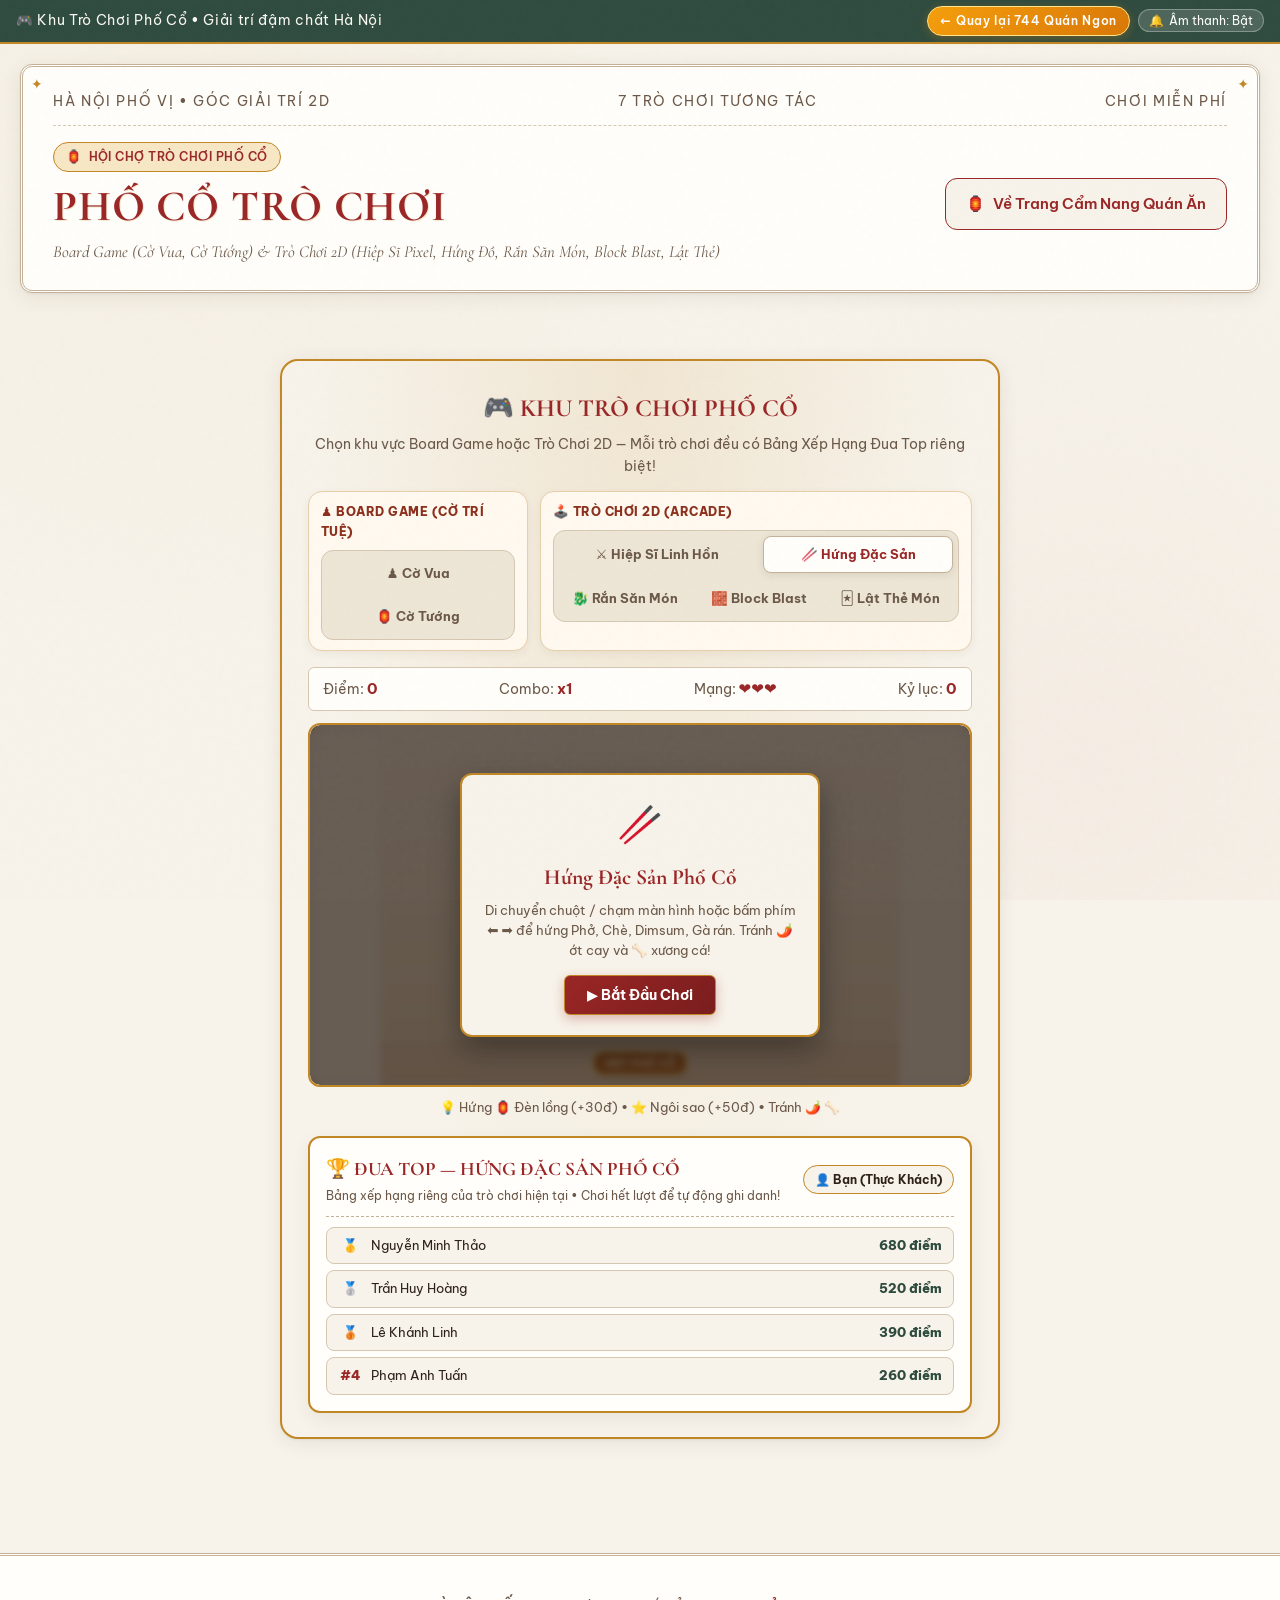
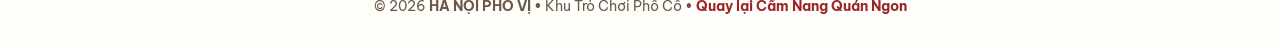
==== vi-ha-thanh/games.html @ c0372c1a "Add files via upload" ====
<!DOCTYPE html>
<html lang="vi">
<head>
  <meta charset="UTF-8" />
  <meta name="viewport" content="width=device-width, initial-scale=1.0" />
  <title>Khu Trò Chơi Phố Cổ - Hà Nội Phố Vị</title>
  <link rel="icon" href="data:image/svg+xml,<svg xmlns='http://www.w3.org/2000/svg' viewBox='0 0 100 100'><text y='.9em' font-size='90'>🎮</text></svg>" />
  <link rel="preconnect" href="https://fonts.googleapis.com" />
  <link rel="preconnect" href="https://fonts.gstatic.com" crossorigin />
  <link href="https://fonts.googleapis.com/css2?family=Be+Vietnam+Pro:ital,wght@0,400;0,500;0,600;0,700;1,400;1,600&family=Cormorant+Garamond:ital,wght@0,600;0,700;1,600;1,700&family=Playfair+Display:ital,wght@0,700;0,900;1,700&display=swap" rel="stylesheet" />
  <link rel="stylesheet" href="styles.css" />
</head>
<body>

  <aside class="top-notice-bar" aria-label="Thanh thông tin">
    <div class="notice-inner">
      <div>
        <span>🎮 Khu Trò Chơi Phố Cổ • Giải trí đậm chất Hà Nội</span>
      </div>
      <div class="top-bar-controls">
        <a href="index.html" class="auth-top-btn auth-top-register" style="text-decoration:none;">
          <span>←</span> <span>Quay lại 744 Quán Ngon</span>
        </a>
        <button id="soundToggleBtn" class="sound-toggle-btn" title="Bật/Tắt hiệu ứng âm thanh">
          <span>🔔</span> <span>Âm thanh: Bật</span>
        </button>
      </div>
    </div>
  </aside>

  <header class="masthead" style="padding-bottom: 14px;">
    <div class="masthead-frame">
      <div class="masthead-top">
        <span>Hà Nội Phố Vị • Góc Giải Trí 2D</span>
        <span>7 Trò Chơi Tương Tác</span>
        <span>Chơi Miễn Phí</span>
      </div>
      <div class="masthead-hero" style="margin-bottom: 0;">
        <div class="title-group">
          <div class="brand-badge"><span>🏮</span> HỘI CHỢ TRÒ CHƠI PHỐ CỔ</div>
          <h1 class="site-title" style="font-size: clamp(1.8rem, 4vw, 2.7rem);">PHỐ CỔ TRÒ CHƠI</h1>
          <p class="site-subtitle">Board Game (Cờ Vua, Cờ Tướng) &amp; Trò Chơi 2D (Hiệp Sĩ Pixel, Hứng Đồ, Rắn Săn Món, Block Blast, Lật Thẻ)</p>
        </div>
        <div class="hero-actions">
          <a href="index.html" class="btn-favorites" style="text-decoration:none;">
            <span>🏮</span> <span>Về Trang Cẩm Nang Quán Ăn</span>
          </a>
        </div>
      </div>
    </div>
  </header>

  <main style="padding-top: 8px; padding-bottom: 36px;">
  <!-- Dedicated Games Section (Khu Trò Chơi Phố Cổ Riêng Biệt) -->
  <section id="gamesSection" class="games-arcade-section" aria-labelledby="gamesModalTitle">
    <div class="games-section-container">
      <div class="games-modal-header">
        <h2 id="gamesModalTitle">🎮 KHU TRÒ CHƠI PHỐ CỔ</h2>
        <p>Chọn khu vực Board Game hoặc Trò Chơi 2D — Mỗi trò chơi đều có Bảng Xếp Hạng Đua Top riêng biệt!</p>
      </div>

      <!-- Categorized Game Selector Tabs -->
      <div class="games-category-groups" role="tablist">
        <div class="games-cat-box">
          <div class="games-cat-title">♟️ BOARD GAME (CỜ TRÍ TUỆ)</div>
          <div class="games-tabs games-tabs-cat">
            <button class="games-tab" data-game="chess" role="tab" aria-selected="false">
              ♟️ Cờ Vua
            </button>
            <button class="games-tab" data-game="xiangqi" role="tab" aria-selected="false">
              🏮 Cờ Tướng
            </button>
          </div>
        </div>
        <div class="games-cat-box">
          <div class="games-cat-title">🕹️ TRÒ CHƠI 2D (ARCADE)</div>
          <div class="games-tabs games-tabs-cat">
            <button class="games-tab" data-game="dungeon" role="tab" aria-selected="false">
              ⚔️ Hiệp Sĩ Linh Hồn
            </button>
            <button class="games-tab active" data-game="catch" role="tab" aria-selected="true">
              🥢 Hứng Đặc Sản
            </button>
            <button class="games-tab" data-game="snake" role="tab" aria-selected="false">
              🐉 Rắn Săn Món
            </button>
            <button class="games-tab" data-game="blockblast" role="tab" aria-selected="false">
              🧱 Block Blast
            </button>
            <button class="games-tab" data-game="memory" role="tab" aria-selected="false">
              🃏 Lật Thẻ Món
            </button>
          </div>
        </div>
      </div>

      <!-- GAME 1: HỨNG ĐẶC SẢN PHỐ CỔ (2D Canvas Catcher) -->
      <div id="gamePanelCatch" class="game-panel active">
        <div class="game-hud">
          <span>Điểm: <strong id="catchScore">0</strong></span>
          <span>Combo: <strong id="catchCombo">x1</strong></span>
          <span>Mạng: <strong id="catchLives">❤️❤️❤️</strong></span>
          <span>Kỷ lục: <strong id="catchBest">0</strong></span>
        </div>

        <div class="game-canvas-wrap">
          <canvas id="catchCanvas" width="520" height="360"></canvas>
          <div id="catchOverlay" class="game-canvas-overlay">
            <div class="game-overlay-box">
              <div class="game-overlay-icon">🥢</div>
              <h3 id="catchOverlayTitle">Hứng Đặc Sản Phố Cổ</h3>
              <p id="catchOverlayDesc">Di chuyển chuột / chạm màn hình hoặc bấm phím ⬅️ ➡️ để hứng Phở, Chè, Dimsum, Gà rán. Tránh 🌶️ ớt cay và 🦴 xương cá!</p>
              <button id="btnStartCatch" class="game-start-btn">▶ Bắt Đầu Chơi</button>
            </div>
          </div>
        </div>

        <div class="game-tip-row">
          <span>💡 Hứng 🏮 Đèn lồng (+30đ) • ⭐ Ngôi sao (+50đ) • Tránh 🌶️ 🦴</span>
        </div>
      </div>

      <!-- GAME 2: LẬT THẺ MÓN NGON (2D Memory Match) -->
      <div id="gamePanelMemory" class="game-panel" hidden>
        <div class="game-hud">
          <span>Số lượt: <strong id="memMoves">0</strong></span>
          <span>Đã ghép: <strong id="memMatches">0/8</strong></span>
          <span>Thời gian: <strong id="memTime">0s</strong></span>
          <span>Kỷ lục: <strong id="memBest">--</strong></span>
        </div>

        <div id="memoryGrid" class="memory-grid">
          <!-- 16 cards generated by JS -->
        </div>

        <div class="game-action-bar">
          <button id="btnRestartMemory" class="game-start-btn">🔄 Xáo Bài Chơi Lại</button>
        </div>
      </div>

      <!-- GAME 3: RẮN SĂN MÓN NGON (2D Retro Snake) -->
      <div id="gamePanelSnake" class="game-panel" hidden>
        <div class="game-hud">
          <span>Điểm: <strong id="snakeScore">0</strong></span>
          <span>Độ dài: <strong id="snakeLength">3</strong></span>
          <span>Kỷ lục: <strong id="snakeBest">0</strong></span>
        </div>

        <div class="game-canvas-wrap">
          <canvas id="snakeCanvas" width="400" height="360"></canvas>
          <div id="snakeOverlay" class="game-canvas-overlay">
            <div class="game-overlay-box">
              <div class="game-overlay-icon">🐉</div>
              <h3 id="snakeOverlayTitle">Rắn Săn Món Ngon 2D</h3>
              <p id="snakeOverlayDesc">Dùng phím mũi tên / WASD hoặc nút điều hướng bên dưới để dẫn chú Rồng ăn thật nhiều món ngon Hà Nội!</p>
              <button id="btnStartSnake" class="game-start-btn">▶ Bắt Đầu Chơi</button>
            </div>
          </div>
        </div>

        <!-- On-screen 2D D-Pad for mouse & mobile -->
        <div class="snake-dpad" aria-label="Điều hướng trò chơi rắn">
          <button type="button" class="dpad-btn dpad-up" data-dir="up" aria-label="Lên">▲</button>
          <div class="dpad-mid">
            <button type="button" class="dpad-btn dpad-left" data-dir="left" aria-label="Trái">◀</button>
            <button type="button" class="dpad-btn dpad-down" data-dir="down" aria-label="Xuống">▼</button>
            <button type="button" class="dpad-btn dpad-right" data-dir="right" aria-label="Phải">▶</button>
          </div>
        </div>
      </div>

      <!-- GAME 4: HIỆP SĨ PIXEL (Soul Knight-inspired 2D Pixel Dungeon Shooter) -->
      <div id="gamePanelDungeon" class="game-panel" hidden>
        <div class="sk-hud">
          <div class="sk-bars">
            <span class="sk-stat sk-hp">❤️ <strong id="skHp">6/6</strong></span>
            <span class="sk-stat sk-shield">🛡️ <strong id="skShield">5/5</strong></span>
            <span class="sk-stat sk-energy">⚡ <strong id="skEnergy">180</strong></span>
            <span class="sk-stat sk-gem-hud" title="Gem tích lũy">
              <svg class="sk-gem-svg" viewBox="0 0 16 16" aria-hidden="true"><circle cx="8" cy="8" r="7" fill="#0c4a6e"/><circle cx="8" cy="8" r="5.8" fill="#38bdf8"/><circle cx="8" cy="8" r="3.6" fill="#0284c7"/><rect x="5" y="4" width="2" height="2" fill="#e0f2fe"/><rect x="4" y="5" width="1" height="2" fill="#ffffff"/></svg>
              <strong id="skHudGem">500</strong>
            </span>
          </div>
          <div class="sk-meta">
            <span>Vùng: <strong id="skBiome">🏰 Đá Cổ</strong></span>
            <span>Tầng: <strong id="skWave">1</strong></span>
            <span>Điểm: <strong id="skScore">0</strong></span>
            <span>Kỷ lục: <strong id="skBest">0</strong></span>
          </div>
        </div>

        <div class="sk-exp-wrap" aria-label="Thanh kinh nghiệm">
          <span class="sk-lvl-badge">Cấp <strong id="skLevel">1</strong></span>
          <div class="sk-exp-track">
            <div class="sk-exp-fill" id="skExpFill" style="width: 0%;"></div>
          </div>
          <span class="sk-exp-text" id="skExpText">0 / 40 EXP</span>
        </div>

        <div id="skLobbyBar" class="sk-lobby-bar">
          <span>🕹️ <strong>Phòng Chờ:</strong> Dùng <strong>WASD / Mũi tên</strong> di chuyển • <strong>F / Space</strong> hoặc <strong>Click</strong> vào Tướng / NPC Độ khó / Bảng Nhiệm Vụ / Cổng ⚔️</span>
          <div class="sk-lobby-badges">
            <span id="skLobbyHeroBadge" class="sk-lb-badge">Tướng: KNIGHT (Lv.1)</span>
            <span id="skLobbyDiffBadge" class="sk-lb-badge">Độ khó: Thường</span>
            <button type="button" id="btnStartDungeon" class="sk-dungeon-gate">⚔️ VÀO HẦM NGỤC</button>
          </div>
        </div>

        <div class="game-canvas-wrap sk-canvas-wrap">
          <canvas id="skCanvas" width="560" height="360"></canvas>
          <div id="skOverlay" class="game-canvas-overlay sk-living-room" hidden>
            <!-- Top Bar: Title, Dungeon Entrance Gate, Gems, Difficulty & Task Board -->
            <div class="sk-lr-topbar">
              <div class="sk-lr-brand">
                <img class="sk-lr-logo" src="https://pages.chillyroom.com/GameOfficialWebsite/strapi-cms/20240118_094858_c5583b3394.png" alt="Soul Knight" />
                <span id="skOverlayTitle">Select a hero</span>
              </div>

              <!-- Dungeon Entrance Gate (Click to Start Game!) -->
              <button id="btnStartDungeonAlt" class="sk-dungeon-gate" title="Bước vào Cổng Hầm Ngục để bắt đầu chiến đấu!">
                <span class="sk-gate-icon">⚔️</span>
                <span class="sk-gate-text">VÀO HẦM NGỤC</span>
              </button>

              <div class="sk-lr-right">
                <span class="sk-gem-pill" title="Gem của bạn (nhặt từ quái & nhiệm vụ)">
                  <svg class="sk-gem-svg" viewBox="0 0 16 16" aria-hidden="true"><circle cx="8" cy="8" r="7" fill="#0c4a6e"/><circle cx="8" cy="8" r="5.8" fill="#38bdf8"/><circle cx="8" cy="8" r="3.6" fill="#0284c7"/><rect x="5" y="4" width="2" height="2" fill="#e0f2fe"/><rect x="4" y="5" width="1" height="2" fill="#ffffff"/></svg>
                  <strong id="skHubGemCount">500</strong>
                </span>
                <select id="skDiffSelect" class="sk-lr-select" title="Chọn độ khó">
                  <option value="normal">Thường</option>
                  <option value="badass">🔥 Badass (Khó)</option>
                </select>
                <button type="button" id="btnOpenSkTasks" class="sk-lr-icon-btn" title="Bảng Nhiệm Vụ & Thử Thách">📜</button>
              </div>
            </div>

            <!-- Living Room Floor with Selectable Heroes -->
            <div class="sk-lr-floor" id="skLivingRoomFloor">
              <div class="sk-lr-props-top">
                <span class="sk-lr-prop" title="Máy Gacha">🎰</span>
                <span class="sk-lr-prop" title="Tủ Lạnh">🧊</span>
                <span class="sk-lr-prop" title="Két Sắt">🗄️</span>
                <span class="sk-lr-pet-sit" title="Mèo Chilly">
                  <img src="https://soulknight.chillyroom.com/_next/static/media/cat.0e4e459f.gif" alt="Chilly" />
                </span>
              </div>

              <div class="sk-lr-heroes" id="skHeroPicker">
                <button type="button" class="sk-lr-hero active" data-hero="knight">
                  <span class="sk-lr-lv-tag" id="skTagKnight">Lv.1</span>
                  <img src="https://soulknight.chillyroom.com/_next/static/media/npc.c9c45064.gif" alt="Knight" />
                  <strong>KNIGHT</strong>
                </button>
                <button type="button" class="sk-lr-hero" data-hero="assassin">
                  <span class="sk-lr-lv-tag" id="skTagAssassin">Lv.1</span>
                  <img src="https://soulknight.chillyroom.com/_next/static/media/npc_left_1.ec8c58a6.png" alt="Assassin" />
                  <strong>ASSASSIN</strong>
                </button>
                <button type="button" class="sk-lr-hero" data-hero="engineer">
                  <span class="sk-lr-lv-tag" id="skTagEngineer">Lv.1</span>
                  <img src="https://soulknight.chillyroom.com/_next/static/media/npc_right_1.77f1de5b.png" alt="Engineer" />
                  <strong>ENGINEER</strong>
                </button>
                <button type="button" class="sk-lr-hero" data-hero="paladin">
                  <span class="sk-lr-lv-tag" id="skTagPaladin">Lv.1</span>
                  <img src="https://soulknight.chillyroom.com/_next/static/media/npc_2.7989b52c.gif" alt="Paladin" />
                  <strong>PALADIN</strong>
                </button>
              </div>

              <div class="sk-lr-hint" id="skOverlayDesc">
                Nhấn vào <strong>Tướng</strong> để xem chỉ số &amp; nâng cấp (Lv.1–10) • Nhấn <strong>🚪 VÀO HẦM NGỤC</strong> phía trên để bắt đầu!
              </div>
            </div>
          </div>

            <!-- Hero Upgrade Panel (Image 2 style) -->
            <div class="sk-upgrade-panel" id="skHeroUpgradeCard" hidden>
              <div class="sk-up-header">
                <button type="button" id="btnSkUpBack" class="sk-up-back">←</button>
                <h3 id="skUpHeroName">KNIGHT</h3>
                <span class="sk-gem-pill">
                  <svg class="sk-gem-svg" viewBox="0 0 16 16" aria-hidden="true"><circle cx="8" cy="8" r="7" fill="#0c4a6e"/><circle cx="8" cy="8" r="5.8" fill="#38bdf8"/><circle cx="8" cy="8" r="3.6" fill="#0284c7"/><rect x="5" y="4" width="2" height="2" fill="#e0f2fe"/><rect x="4" y="5" width="1" height="2" fill="#ffffff"/></svg>
                  <strong id="skUpGemCount">500</strong>
                </span>
              </div>
              <div class="sk-up-body">
                <div class="sk-up-stats">
                  <div class="sk-up-stat-row"><span>❤️ Máu</span><div class="sk-up-bar"><div id="skUpBarHp" style="background:#ef4444;"></div></div><strong id="skUpValHp">6</strong></div>
                  <div class="sk-up-stat-row"><span>🛡️ Giáp</span><div class="sk-up-bar"><div id="skUpBarSh" style="background:#94a3b8;"></div></div><strong id="skUpValSh">5</strong></div>
                  <div class="sk-up-stat-row"><span>⚡ Năng lượng</span><div class="sk-up-bar"><div id="skUpBarEn" style="background:#38bdf8;"></div></div><strong id="skUpValEn">180</strong></div>
                  <div class="sk-up-stat-row"><span>🎯 Chí mạng</span><div class="sk-up-bar"><div id="skUpBarCr" style="background:#facc15;"></div></div><strong id="skUpValCr">5</strong></div>
                </div>
                <div class="sk-up-center">
                  <img id="skUpHeroImg" src="https://soulknight.chillyroom.com/_next/static/media/npc.c9c45064.gif" alt="Hero" />
                  <div class="sk-up-stars" id="skUpStars">★☆☆☆☆☆☆☆☆☆</div>
                  <div class="sk-up-lvl-lbl" id="skUpLvlText">Lv. 1 / 10</div>
                </div>
                <div class="sk-up-skill-box">
                  <div class="sk-up-skill-title" id="skUpSkillName">SONG TRÌ VŨ KHÍ</div>
                  <p id="skUpSkillDesc">Bắn gấp đôi tia đạn trong 4 giây.</p>
                  <div class="sk-up-lv5-buff" id="skUpLv5Buff">🔒 Lv.5 Buff: Mở khóa khi đạt cấp 5</div>
                </div>
              </div>
              <div class="sk-up-actions">
                <button type="button" id="btnSkUpgradeHero" class="sk-up-btn upgrade">⬆️ Nâng Cấp (<span id="skUpCost">100</span> Gem)</button>
                <button type="button" id="btnSkSelectHero" class="sk-up-btn select">✓ Chọn Tướng &amp; Đóng</button>
              </div>
            </div>

            <!-- Task / Challenge Board Panel -->
            <div class="sk-task-panel" id="skTaskPanel" hidden>
              <div class="sk-up-header">
                <button type="button" id="btnSkTaskBack" class="sk-up-back">←</button>
                <h3>📜 BẢNG NHIỆM VỤ &amp; THỬ THÁCH</h3>
                <span></span>
              </div>
              <div class="sk-task-grid">
                <div class="sk-task-col">
                  <h4>⚡ Chọn Thử Thách Hầm Ngục</h4>
                  <label class="sk-chal-opt"><input type="radio" name="skChal" value="none" checked /> <span>Bình thường (Không ràng buộc)</span></label>
                  <label class="sk-chal-opt"><input type="radio" name="skChal" value="no_shield" /> <span>💔 Không Hồi Giáp (+50% Gem)</span></label>
                  <label class="sk-chal-opt"><input type="radio" name="skChal" value="fast_foes" /> <span>⚡ Quái Tăng Tốc (+40% Gem)</span></label>
                  <label class="sk-chal-opt"><input type="radio" name="skChal" value="melee_only" /> <span>⚔️ Chỉ Cận Chiến (+60% Gem)</span></label>
                </div>
                <div class="sk-task-col">
                  <h4>🏆 Nhiệm Vụ Nhận Gem</h4>
                  <div id="skBountiesList" class="sk-bounties-list"></div>
                </div>
              </div>
            </div>

          <!-- Level-Up Buff Selection Overlay (Soul Knight style) -->
          <div id="skLevelUpOverlay" class="game-canvas-overlay sk-levelup-overlay" hidden>
            <div class="sk-levelup-box">
              <div class="sk-levelup-header">
                <span class="sk-levelup-badge">✨ LÊN CẤP <strong id="skNewLevelNum">2</strong> ✨</span>
                <h3>Chọn 1 Kỹ Năng Nâng Cấp</h3>
              </div>
              <div id="skSkillCards" class="sk-skill-cards">
                <!-- 3 upgrade cards rendered dynamically by JS -->
              </div>
            </div>
          </div>
        </div>

        <div class="sk-toolbar">
          <div class="sk-weapons" role="group" aria-label="Chọn vũ khí">
            <button type="button" class="sk-wpn-btn active" data-wpn="0">
              <svg class="sk-wpn-svg" viewBox="0 0 24 14" aria-hidden="true"><rect x="1" y="5" width="4" height="5" fill="#1e293b"/><rect x="5" y="4" width="12" height="5" fill="#ea580c"/><rect x="7" y="1" width="6" height="3" fill="#334155"/><rect x="17" y="5" width="6" height="3" fill="#475569"/><rect x="11" y="9" width="3" height="5" fill="#0f172a"/></svg>
              <span>Súng Máy (1⚡)</span>
            </button>
            <button type="button" class="sk-wpn-btn" data-wpn="1">
              <svg class="sk-wpn-svg" viewBox="0 0 24 14" aria-hidden="true"><rect x="1" y="6" width="14" height="2" fill="#92400e"/><rect x="14" y="4" width="3" height="6" fill="#f59e0b"/><circle cx="19" cy="7" r="4" fill="#38bdf8"/><circle cx="18" cy="6" r="1.4" fill="#e0f2fe"/></svg>
              <span>Gậy Phép (3⚡)</span>
            </button>
            <button type="button" class="sk-wpn-btn" data-wpn="2">
              <svg class="sk-wpn-svg" viewBox="0 0 24 14" aria-hidden="true"><rect x="1" y="5" width="4" height="4" fill="#334155"/><rect x="5" y="2" width="2" height="10" fill="#475569"/><path d="M7 4h12l4 3-4 3H7z" fill="#dc2626"/><rect x="8" y="6" width="10" height="2" fill="#1e293b"/></svg>
              <span>Kiếm Răng Cưa (0⚡)</span>
            </button>
          </div>
          <div class="sk-skills">
            <button type="button" id="btnSkFire" class="sk-act-btn">💥 Bắn</button>
            <button type="button" id="btnSkUlt" class="sk-act-btn sk-ult-btn">🔥 Chiêu (R)</button>
            <button type="button" id="btnSkDash" class="sk-act-btn sk-dash-btn">💨 Lướt (Shift)</button>
          </div>
        </div>

        <div class="sk-active-buffs" id="skActiveBuffs">
          <span class="sk-buff-empty">💎 Nhặt ngọc EXP từ quái để lên cấp &amp; mở khóa 18 kỹ năng nguyên tố &amp; buff đặc biệt! Cứ 10 tầng mở Cánh Cổng sang Vùng Mới!</span>
        </div>
      </div>

      <!-- GAME 5: XẾP KHỐI BLOCK BLAST (8x8 Puzzle) -->
      <div id="gamePanelBlockBlast" class="game-panel" hidden>
        <div class="game-hud">
          <span>Điểm: <strong id="bbScore">0</strong></span>
          <span>Combo: <strong id="bbCombo">x0</strong></span>
          <span>Dòng đã xóa: <strong id="bbLines">0</strong></span>
          <span>Kỷ lục: <strong id="bbBest">0</strong></span>
        </div>

        <div class="bb-stage">
          <div id="bbBoardWrap" class="bb-board-wrap">
            <div id="bbBoard" class="bb-board" aria-label="Bảng xếp khối 8x8"></div>
            <div id="bbOverlay" class="game-canvas-overlay" hidden>
              <div class="game-overlay-box">
                <div class="game-overlay-icon">🧱</div>
                <h3 id="bbOverlayTitle">Hết Nước Đi!</h3>
                <p id="bbOverlayDesc">Điểm của bạn: 0</p>
                <button id="btnRestartBB" class="game-start-btn">🔄 Chơi Lại</button>
              </div>
            </div>
          </div>

          <div class="bb-tray-label">👉 Bấm chọn khối (hoặc kéo thả) rồi đặt vào bảng 8×8 bên trên:</div>
          <div id="bbTray" class="bb-tray" aria-label="Khay 3 khối gạch"></div>
        </div>

        <div class="game-action-bar">
          <button id="btnNewGameBB" class="game-start-btn">🔄 Ván Mới</button>
        </div>
      </div>

      <!-- GAME 6: CỜ VUA (CHESS — Người vs Bot IQ hoặc Người vs Người) -->
      <div id="gamePanelChess" class="game-panel" hidden>
        <div class="board-controls-bar">
          <div class="board-control-group">
            <label for="chessModeSelect">Chế độ:</label>
            <select id="chessModeSelect">
              <option value="bot">🤖 Người vs Bot</option>
              <option value="pvp">👥 Người vs Người (2 người)</option>
            </select>
          </div>
          <div class="board-control-group" id="chessIqWrap">
            <label for="chessIqSelect">IQ Bot:</label>
            <select id="chessIqSelect">
              <option value="70">IQ 70 (Dễ - Tập chơi)</option>
              <option value="100" selected>IQ 100 (Trung bình)</option>
              <option value="130">IQ 130 (Khá thông minh)</option>
              <option value="160">IQ 160 (Cao thủ)</option>
            </select>
          </div>
          <div class="board-control-btns">
            <button type="button" id="btnChessUndo" class="board-mini-btn">↩️ Đi lại</button>
            <button type="button" id="btnChessNew" class="board-mini-btn board-mini-primary">🔄 Ván mới</button>
          </div>
        </div>

        <div id="chessStatus" class="board-status-banner">⬜ Lượt Trắng đi trước</div>

        <div class="chess-board-wrap">
          <div id="chessBoard" class="chess-board" aria-label="Bàn cờ vua 8x8"></div>
        </div>
      </div>

      <!-- GAME 7: CỜ TƯỚNG (XIANGQI — Người vs Bot IQ hoặc Người vs Người) -->
      <div id="gamePanelXiangqi" class="game-panel" hidden>
        <div class="board-controls-bar">
          <div class="board-control-group">
            <label for="xqModeSelect">Chế độ:</label>
            <select id="xqModeSelect">
              <option value="bot">🤖 Người vs Bot</option>
              <option value="pvp">👥 Người vs Người (2 người)</option>
            </select>
          </div>
          <div class="board-control-group" id="xqIqWrap">
            <label for="xqIqSelect">IQ Bot:</label>
            <select id="xqIqSelect">
              <option value="70">IQ 70 (Dễ - Tập chơi)</option>
              <option value="100" selected>IQ 100 (Trung bình)</option>
              <option value="130">IQ 130 (Khá thông minh)</option>
              <option value="160">IQ 160 (Cao thủ)</option>
            </select>
          </div>
          <div class="board-control-btns">
            <button type="button" id="btnXqUndo" class="board-mini-btn">↩️ Đi lại</button>
            <button type="button" id="btnXqNew" class="board-mini-btn board-mini-primary">🔄 Ván mới</button>
          </div>
        </div>

        <div id="xqStatus" class="board-status-banner">🔴 Lượt Quân Đỏ đi trước</div>

        <div class="xq-board-wrap">
          <canvas id="xqCanvas" width="460" height="510"></canvas>
        </div>
      </div>

      <!-- BẢNG XẾP HẠNG ĐUA TOP RIÊNG BIỆT CHO TỪNG TRÒ CHƠI -->
      <div class="game-leaderboard-box" id="gameLeaderboardBox">
        <div class="lb-header">
          <div>
            <h3 id="lbTitle">🏆 ĐUA TOP — HỨNG ĐẶC SẢN PHỐ CỔ</h3>
            <p id="lbSub">Bảng xếp hạng riêng của trò chơi hiện tại • Chơi hết lượt để tự động ghi danh!</p>
          </div>
          <span class="lb-player-pill" id="lbCurrentPlayer">👤 Bạn</span>
        </div>
        <div id="lbList" class="lb-list"></div>
      </div>
    </div>
  </section>

  </main>

  <footer class="vintage-footer">
    <div class="footer-inner">
      <p class="footer-copyright">
        © 2026 <strong>HÀ NỘI PHỐ VỊ</strong> • Khu Trò Chơi Phố Cổ • <a href="index.html" style="color:var(--color-lacquer);font-weight:700;">Quay lại Cẩm Nang Quán Ngon</a>
      </p>
    </div>
  </footer>

  <script src="soulknight_hub.js"></script>
  <script src="games.js"></script>
  <script src="boardgames.js"></script>
</body>
</html>
---- vi-ha-thanh/styles.css ----
/* ==========================================================================
   HÀ NỘI PHỐ VỊ - VỊ HÀ THÀNH (CẨM NANG ẨM THỰC CỔ ĐIỂN HÀ NỘI)
   Thiết kế phong cách Đông Dương / Phố Cổ hoài niệm, ấm áp và gần gũi
   ========================================================================== */

:root {
  --bg-parchment: #F7F3EA;
  --bg-parchment-deep: #EDE6D6;
  --bg-card: #FFFEFA;
  --bg-card-hover: #FFFDF7;
  --border-vintage: #D6C7B2;
  --border-ornate: #C4B198;
  --text-main: #2D2118;
  --text-muted: #6B5848;
  --text-light: #8E7B6C;
  
  /* Bảng màu truyền thống Hà Thành */
  --color-lacquer: #9A2626;      /* Đỏ sơn son */
  --color-lacquer-dark: #7A1D1D;
  --color-gold: #C28725;         /* Vàng hoàng yến / nghệ */
  --color-gold-light: #F7E7C4;
  --color-moss: #2E4B3E;         /* Xanh rêu đầm ấm */
  --color-moss-light: #E4ECE6;
  --color-indigo: #25394B;       /* Xanh mực cửu long */
  
  --shadow-vintage: 0 4px 20px rgba(45, 33, 24, 0.08), 0 1px 3px rgba(45, 33, 24, 0.05);
  --shadow-card: 0 6px 18px rgba(58, 41, 30, 0.07);
  --shadow-hover: 0 12px 28px rgba(58, 41, 30, 0.14);
  
  --radius-sm: 6px;
  --radius-md: 12px;
  --radius-lg: 18px;
  --radius-full: 9999px;
  
  --font-serif: 'Cormorant Garamond', 'Playfair Display', Georgia, serif;
  --font-sans: 'Be Vietnam Pro', system-ui, -apple-system, sans-serif;
}

/* Base Reset & Textures */
*, *::before, *::after {
  box-sizing: border-box;
  margin: 0;
  padding: 0;
}

body {
  font-family: var(--font-sans);
  background-color: var(--bg-parchment);
  color: var(--text-main);
  line-height: 1.6;
  min-height: 100vh;
  position: relative;
  background-image: 
    radial-gradient(circle at 15% 15%, rgba(194, 135, 37, 0.03) 0%, transparent 40%),
    radial-gradient(circle at 85% 85%, rgba(154, 38, 38, 0.03) 0%, transparent 40%);
  background-attachment: fixed;
  overflow-x: hidden;
}

/* Vintage Noise & Borders */
body::before {
  content: "";
  position: fixed;
  inset: 0;
  background-image: url("data:image/svg+xml,%3Csvg viewBox='0 0 200 200' xmlns='http://www.w3.org/2000/svg'%3E%3Cfilter id='noiseFilter'%3E%3CfeTurbulence type='fractalNoise' baseFrequency='0.8' numOctaves='3' stitchTiles='stitch'/%3E%3C/filter%3E%3Crect width='100%25' height='100%25' filter='url(%23noiseFilter)' opacity='0.025'/%3E%3C/svg%3E");
  pointer-events: none;
  z-index: 999;
}

a {
  color: inherit;
  text-decoration: none;
}

button {
  font-family: inherit;
  cursor: pointer;
  border: none;
  background: none;
  outline: none;
  transition: all 0.2s ease;
}

input, select {
  font-family: inherit;
}

/* Ornate Header */
.top-notice-bar {
  background: var(--color-moss);
  color: #FBF9F4;
  padding: 6px 16px;
  font-size: 0.85rem;
  letter-spacing: 0.05em;
  display: flex;
  justify-content: space-between;
  align-items: center;
  border-bottom: 2px solid var(--color-gold);
}

.notice-inner {
  max-width: 1280px;
  margin: 0 auto;
  width: 100%;
  display: flex;
  justify-content: space-between;
  align-items: center;
  flex-wrap: wrap;
  gap: 8px;
}

.sound-toggle-btn {
  background: rgba(255, 255, 255, 0.15);
  color: #FFF;
  border: 1px solid rgba(255, 255, 255, 0.3);
  padding: 3px 10px;
  border-radius: var(--radius-full);
  font-size: 0.75rem;
  display: inline-flex;
  align-items: center;
  gap: 5px;
}
.sound-toggle-btn:hover {
  background: rgba(255, 255, 255, 0.25);
}

.masthead {
  max-width: 1280px;
  margin: 20px auto 10px;
  padding: 0 20px;
}

.masthead-frame {
  border: 3px double var(--border-ornate);
  background: var(--bg-card);
  padding: 24px 30px;
  border-radius: var(--radius-md);
  position: relative;
  box-shadow: var(--shadow-vintage);
}

.masthead-frame::before {
  content: "✦";
  position: absolute;
  top: 6px;
  left: 8px;
  color: var(--color-gold);
  font-size: 14px;
}
.masthead-frame::after {
  content: "✦";
  position: absolute;
  top: 6px;
  right: 8px;
  color: var(--color-gold);
  font-size: 14px;
}

.masthead-top {
  display: flex;
  justify-content: space-between;
  align-items: center;
  border-bottom: 1px dashed var(--border-vintage);
  padding-bottom: 12px;
  margin-bottom: 16px;
  font-size: 0.85rem;
  color: var(--text-muted);
  text-transform: uppercase;
  letter-spacing: 0.12em;
}

.masthead-hero {
  display: flex;
  justify-content: space-between;
  align-items: center;
  gap: 24px;
  flex-wrap: wrap;
}

.title-group {
  flex: 1;
  min-width: 280px;
}

.brand-badge {
  display: inline-flex;
  align-items: center;
  gap: 6px;
  background: var(--color-gold-light);
  color: var(--color-lacquer);
  font-weight: 600;
  font-size: 0.78rem;
  padding: 4px 12px;
  border-radius: var(--radius-full);
  border: 1px solid var(--color-gold);
  margin-bottom: 10px;
  letter-spacing: 0.04em;
}

.site-title {
  font-family: var(--font-serif);
  font-size: 2.85rem;
  font-weight: 700;
  color: var(--color-lacquer);
  line-height: 1.15;
  letter-spacing: 0.02em;
  text-shadow: 1px 1px 0 rgba(194, 135, 37, 0.2);
}

.site-subtitle {
  font-size: 1.05rem;
  color: var(--text-muted);
  margin-top: 8px;
  font-style: italic;
  font-family: var(--font-serif);
}

.hero-actions {
  display: flex;
  gap: 12px;
  align-items: center;
  flex-wrap: wrap;
}

.btn-wheel-hero {
  background: linear-gradient(135deg, var(--color-lacquer), #B83333);
  color: #FFF;
  font-size: 1.05rem;
  font-weight: 600;
  padding: 14px 24px;
  border-radius: var(--radius-md);
  display: inline-flex;
  align-items: center;
  gap: 10px;
  box-shadow: 0 4px 14px rgba(154, 38, 38, 0.35);
  border: 2px solid #F7E7C4;
  position: relative;
  overflow: hidden;
}
.btn-wheel-hero:hover {
  transform: translateY(-2px);
  box-shadow: 0 8px 20px rgba(154, 38, 38, 0.45);
  background: linear-gradient(135deg, #A82C2C, #C73B3B);
}

.btn-favorites {
  background: var(--bg-parchment);
  color: var(--color-lacquer);
  border: 1.5px solid var(--color-lacquer);
  font-weight: 600;
  font-size: 0.95rem;
  padding: 13px 20px;
  border-radius: var(--radius-md);
  display: inline-flex;
  align-items: center;
  gap: 8px;
}
.btn-favorites:hover {
  background: var(--color-gold-light);
}

.favorites-count-badge {
  background: var(--color-lacquer);
  color: #FFF;
  border-radius: var(--radius-full);
  font-size: 0.75rem;
  padding: 2px 7px;
  font-weight: 700;
}

/* Quick Stats Bar */
.stats-banner {
  display: grid;
  grid-template-columns: repeat(auto-fit, minmax(200px, 1fr));
  gap: 12px;
  margin-top: 18px;
  padding-top: 16px;
  border-top: 1px dashed var(--border-vintage);
}

.stat-item {
  display: flex;
  align-items: center;
  gap: 10px;
  font-size: 0.88rem;
  color: var(--text-muted);
}
.stat-icon {
  font-size: 1.35rem;
}
.stat-text strong {
  display: block;
  color: var(--text-main);
  font-size: 0.96rem;
}

/* Main Container */
.main-wrapper {
  max-width: 1280px;
  margin: 16px auto 60px;
  padding: 0 20px;
}

/* Instant Food Lucky Bar (1-click pick) */
.lucky-banner {
  background: linear-gradient(90deg, #F9F3E5, #FFFDF8, #F9F3E5);
  border: 1.5px solid var(--border-ornate);
  border-radius: var(--radius-md);
  padding: 14px 20px;
  display: flex;
  justify-content: space-between;
  align-items: center;
  margin-bottom: 24px;
  box-shadow: 0 2px 8px rgba(0,0,0,0.03);
  flex-wrap: wrap;
  gap: 12px;
}
.lucky-content {
  display: flex;
  align-items: center;
  gap: 12px;
}
.lucky-icon {
  font-size: 1.8rem;
  animation: float 2.5s infinite ease-in-out;
}
@keyframes float {
  0%, 100% { transform: translateY(0); }
  50% { transform: translateY(-4px); }
}
.lucky-text h4 {
  font-family: var(--font-serif);
  font-size: 1.15rem;
  color: var(--color-lacquer);
}
.lucky-text p {
  font-size: 0.85rem;
  color: var(--text-muted);
}
.lucky-actions {
  display: flex;
  gap: 10px;
}
.btn-lucky-fast {
  background: var(--color-gold);
  color: #FFF;
  font-weight: 600;
  font-size: 0.88rem;
  padding: 9px 18px;
  border-radius: var(--radius-full);
  display: inline-flex;
  align-items: center;
  gap: 6px;
  border: 1px solid #B0781D;
}
.btn-lucky-fast:hover {
  background: #B67B1E;
  transform: scale(1.03);
}

/* Filter Section */
.filter-cabinet {
  background: var(--bg-card);
  border: 2px solid var(--border-ornate);
  border-radius: var(--radius-md);
  padding: 24px;
  box-shadow: var(--shadow-card);
  margin-bottom: 24px;
  position: relative;
}

.filter-cabinet::before {
  content: "";
  position: absolute;
  top: 4px; left: 4px; right: 4px; bottom: 4px;
  border: 1px dashed var(--border-vintage);
  pointer-events: none;
  border-radius: calc(var(--radius-md) - 2px);
}

.search-box-row {
  display: flex;
  gap: 12px;
  margin-bottom: 20px;
  position: relative;
  z-index: 1;
}

.search-input-wrapper {
  flex: 1;
  position: relative;
}

.search-icon {
  position: absolute;
  left: 16px;
  top: 50%;
  transform: translateY(-50%);
  color: var(--text-light);
  font-size: 1.1rem;
}

.search-input {
  width: 100%;
  padding: 13px 18px 13px 44px;
  background: var(--bg-parchment);
  border: 1.5px solid var(--border-vintage);
  border-radius: var(--radius-md);
  font-size: 0.95rem;
  color: var(--text-main);
  transition: all 0.2s ease;
}
.search-input:focus {
  border-color: var(--color-lacquer);
  background: #FFF;
  outline: none;
  box-shadow: 0 0 0 3px rgba(154, 38, 38, 0.12);
}

.filter-grid {
  display: grid;
  grid-template-columns: repeat(4, 1fr);
  gap: 16px;
  position: relative;
  z-index: 1;
}

@media (max-width: 992px) {
  .filter-grid {
    grid-template-columns: repeat(2, 1fr);
  }
}
@media (max-width: 580px) {
  .filter-grid {
    grid-template-columns: 1fr;
  }
}

.filter-column label {
  display: flex;
  align-items: center;
  gap: 6px;
  font-size: 0.85rem;
  font-weight: 700;
  text-transform: uppercase;
  letter-spacing: 0.05em;
  color: var(--color-lacquer);
  margin-bottom: 8px;
}

.custom-select {
  width: 100%;
  padding: 10px 14px;
  background: var(--bg-parchment);
  border: 1.5px solid var(--border-vintage);
  border-radius: var(--radius-sm);
  color: var(--text-main);
  font-size: 0.9rem;
  font-weight: 500;
  cursor: pointer;
  appearance: auto;
  transition: all 0.2s ease;
}
.custom-select:focus {
  border-color: var(--color-gold);
  background: #FFF;
  outline: none;
}

/* Quick Filter Pills Row */
.filter-pills-row {
  display: flex;
  align-items: center;
  justify-content: space-between;
  gap: 12px;
  margin-top: 18px;
  padding-top: 16px;
  border-top: 1px solid var(--border-vintage);
  position: relative;
  z-index: 1;
  flex-wrap: wrap;
}

.quick-pills {
  display: flex;
  gap: 8px;
  flex-wrap: wrap;
}

.pill-btn {
  background: var(--bg-parchment);
  border: 1px solid var(--border-vintage);
  color: var(--text-muted);
  font-size: 0.82rem;
  font-weight: 500;
  padding: 6px 14px;
  border-radius: var(--radius-full);
  display: inline-flex;
  align-items: center;
  gap: 5px;
}
.pill-btn:hover {
  background: var(--bg-parchment-deep);
  color: var(--text-main);
}
.pill-btn.active {
  background: var(--color-lacquer);
  color: #FFF;
  border-color: var(--color-lacquer);
}

.btn-reset-filters {
  font-size: 0.85rem;
  color: var(--color-lacquer);
  text-decoration: underline;
  font-weight: 600;
  padding: 6px 10px;
}
.btn-reset-filters:hover {
  color: var(--color-lacquer-dark);
}

/* Active Chips & Result Counter */
.results-header {
  display: flex;
  justify-content: space-between;
  align-items: center;
  margin-bottom: 20px;
  flex-wrap: wrap;
  gap: 12px;
}

.results-count {
  font-family: var(--font-serif);
  font-size: 1.45rem;
  font-weight: 700;
  color: var(--text-main);
}
.results-count span {
  color: var(--color-lacquer);
}

.sort-select-wrapper {
  display: flex;
  align-items: center;
  gap: 8px;
  font-size: 0.88rem;
  color: var(--text-muted);
}
.sort-select {
  padding: 7px 12px;
  border: 1px solid var(--border-vintage);
  background: var(--bg-card);
  border-radius: var(--radius-sm);
  color: var(--text-main);
  font-size: 0.88rem;
  cursor: pointer;
}

/* Restaurant Cards Grid */
.restaurants-grid {
  display: grid;
  grid-template-columns: repeat(auto-fill, minmax(360px, 1fr));
  gap: 24px;
}

@media (max-width: 480px) {
  .restaurants-grid {
    grid-template-columns: 1fr;
  }
}

.restaurant-card {
  background: var(--bg-card);
  border: 1.5px solid var(--border-vintage);
  border-radius: var(--radius-md);
  overflow: hidden;
  box-shadow: var(--shadow-card);
  display: flex;
  flex-direction: column;
  transition: all 0.28s ease;
  position: relative;
}

.restaurant-card:hover {
  transform: translateY(-4px);
  border-color: var(--color-gold);
  box-shadow: var(--shadow-hover);
}

.card-media {
  position: relative;
  width: 100%;
  height: 210px;
  overflow: hidden;
  background: #E8E2D5;
}

.card-image {
  width: 100%;
  height: 100%;
  object-fit: cover;
  transition: transform 0.5s ease;
}

.restaurant-card:hover .card-image {
  transform: scale(1.05);
}

.card-badges-top {
  position: absolute;
  top: 12px;
  left: 12px;
  display: flex;
  flex-direction: column;
  gap: 6px;
  z-index: 2;
}

.badge-tag {
  background: rgba(45, 33, 24, 0.88);
  color: #FFF;
  backdrop-filter: blur(4px);
  font-size: 0.72rem;
  font-weight: 600;
  padding: 3px 9px;
  border-radius: var(--radius-full);
  display: inline-flex;
  align-items: center;
  gap: 4px;
  letter-spacing: 0.03em;
  border: 1px solid rgba(255, 255, 255, 0.2);
}

.badge-tag.michelin {
  background: #B31E1E;
  color: #FFF;
  border-color: #F7D488;
}

.badge-tag.rating {
  background: rgba(194, 135, 37, 0.95);
  color: #FFF;
}

.btn-card-fav {
  position: absolute;
  top: 12px;
  right: 12px;
  background: rgba(255, 255, 255, 0.92);
  width: 36px;
  height: 36px;
  border-radius: 50%;
  display: flex;
  align-items: center;
  justify-content: center;
  color: var(--text-light);
  font-size: 1.15rem;
  box-shadow: 0 3px 8px rgba(0,0,0,0.15);
  z-index: 2;
  transition: all 0.2s ease;
}
.btn-card-fav:hover {
  transform: scale(1.12);
  color: var(--color-lacquer);
  background: #FFF;
}
.btn-card-fav.favorited {
  color: var(--color-lacquer);
  background: #FFF;
}

.card-body {
  padding: 18px 20px;
  display: flex;
  flex-direction: column;
  flex: 1;
}

.card-header-meta {
  display: flex;
  justify-content: space-between;
  align-items: center;
  font-size: 0.78rem;
  color: var(--color-moss);
  font-weight: 600;
  text-transform: uppercase;
  letter-spacing: 0.05em;
  margin-bottom: 6px;
}

.card-title {
  font-family: var(--font-serif);
  font-size: 1.45rem;
  font-weight: 700;
  color: var(--text-main);
  line-height: 1.25;
  margin-bottom: 6px;
}

.card-subname {
  font-size: 0.88rem;
  color: var(--text-muted);
  line-height: 1.45;
  margin-bottom: 8px;
}

.card-subname.clamped {
  display: -webkit-box;
  -webkit-line-clamp: 2;
  -webkit-box-orient: vertical;
  overflow: hidden;
}

/* Khối xem mô tả chi tiết mở rộng ngay trên thẻ quán */
.card-desc-full {
  display: none;
  background: var(--bg-parchment);
  border: 1px dashed var(--border-vintage);
  border-left: 3px solid var(--color-lacquer);
  padding: 10px 12px;
  border-radius: var(--radius-sm);
  font-size: 0.84rem;
  color: var(--text-main);
  line-height: 1.55;
  margin-bottom: 12px;
  animation: fadeInPop 0.25s ease;
}

.card-desc-full.show {
  display: block;
}

.btn-toggle-desc {
  background: none;
  border: none;
  color: var(--color-lacquer);
  font-size: 0.8rem;
  font-weight: 600;
  display: inline-flex;
  align-items: center;
  gap: 4px;
  margin-bottom: 10px;
  cursor: pointer;
  padding: 3px 0;
  transition: all 0.2s ease;
}

.btn-toggle-desc:hover {
  color: var(--color-lacquer-dark);
  text-decoration: underline;
}

/* Signature Dishes Pills */
.dishes-preview {
  display: flex;
  flex-wrap: wrap;
  gap: 5px;
  margin-bottom: 14px;
}

.dish-chip {
  background: var(--bg-parchment);
  border: 1px solid var(--border-vintage);
  color: var(--text-main);
  font-size: 0.76rem;
  font-weight: 500;
  padding: 3px 8px;
  border-radius: var(--radius-sm);
}

/* Card Details List */
.card-info-rows {
  margin-top: auto;
  border-top: 1px dashed var(--border-vintage);
  padding-top: 12px;
  display: flex;
  flex-direction: column;
  gap: 7px;
  font-size: 0.84rem;
  color: var(--text-muted);
}

.info-row {
  display: flex;
  align-items: center;
  gap: 8px;
}
.info-row svg, .info-row .row-icon {
  flex-shrink: 0;
  font-size: 0.95rem;
}
.info-row strong {
  color: var(--text-main);
}

.price-text {
  color: var(--color-lacquer);
  font-weight: 700;
}

/* Card Footer Actions */
.card-actions {
  display: grid;
  grid-template-columns: 1fr 1fr;
  gap: 10px;
  margin-top: 16px;
}

.btn-card-details {
  background: var(--bg-parchment);
  color: var(--text-main);
  border: 1px solid var(--border-vintage);
  padding: 9px 12px;
  border-radius: var(--radius-sm);
  font-size: 0.85rem;
  font-weight: 600;
  text-align: center;
  display: flex;
  align-items: center;
  justify-content: center;
  gap: 6px;
}
.btn-card-details:hover {
  background: var(--color-gold-light);
  border-color: var(--color-gold);
}

.btn-card-maps {
  background: var(--color-lacquer);
  color: #FFF;
  border: 1px solid var(--color-lacquer-dark);
  padding: 9px 12px;
  border-radius: var(--radius-sm);
  font-size: 0.85rem;
  font-weight: 600;
  text-align: center;
  display: flex;
  align-items: center;
  justify-content: center;
  gap: 6px;
}
.btn-card-maps:hover {
  background: var(--color-lacquer-dark);
}

/* Empty State */
.empty-state {
  text-align: center;
  padding: 60px 20px;
  background: var(--bg-card);
  border: 2px dashed var(--border-vintage);
  border-radius: var(--radius-md);
  grid-column: 1 / -1;
}
.empty-state-icon {
  font-size: 3.5rem;
  margin-bottom: 12px;
}
.empty-state h3 {
  font-family: var(--font-serif);
  font-size: 1.6rem;
  color: var(--color-lacquer);
  margin-bottom: 8px;
}
.empty-state p {
  color: var(--text-muted);
  max-width: 480px;
  margin: 0 auto 16px;
}

/* ==========================================================================
   INTERACTIVE LUCKY WHEEL MODAL
   ========================================================================== */
.modal-overlay {
  position: fixed;
  inset: 0;
  background: rgba(30, 20, 14, 0.75);
  backdrop-filter: blur(5px);
  display: flex;
  align-items: center;
  justify-content: center;
  padding: 20px;
  z-index: 10000;
  opacity: 0;
  visibility: hidden;
  transition: all 0.3s ease;
}

.modal-overlay.open {
  opacity: 1;
  visibility: visible;
}

.modal-container {
  background: var(--bg-card);
  border: 3px double var(--border-ornate);
  border-radius: var(--radius-lg);
  max-width: 680px;
  width: 100%;
  max-height: 92vh;
  overflow-y: auto;
  position: relative;
  box-shadow: 0 20px 50px rgba(0,0,0,0.3);
  transform: translateY(20px) scale(0.96);
  transition: all 0.3s cubic-bezier(0.34, 1.56, 0.64, 1);
  padding: 30px;
}

.modal-overlay.open .modal-container {
  transform: translateY(0) scale(1);
}

.modal-close-btn {
  position: absolute;
  top: 16px;
  right: 18px;
  font-size: 1.6rem;
  color: var(--text-main);
  width: 40px;
  height: 40px;
  border-radius: 50%;
  display: flex;
  align-items: center;
  justify-content: center;
  background: rgba(255, 255, 255, 0.92);
  backdrop-filter: blur(6px);
  border: 1.5px solid var(--border-ornate);
  box-shadow: 0 4px 12px rgba(0,0,0,0.2);
  z-index: 50;
  transition: all 0.2s ease;
}
.modal-close-btn:hover {
  background: var(--color-lacquer);
  color: #FFF;
  transform: scale(1.08);
}

/* === CLAW MACHINE MODAL & ARCADE CABINET === */
.claw-modal-container {
  max-width: 540px;
}

.claw-modal-header {
  text-align: center;
  margin-bottom: 16px;
}
.claw-modal-header h2 {
  font-family: var(--font-serif);
  font-size: 2rem;
  color: var(--color-lacquer);
  margin-bottom: 4px;
}
.claw-modal-header p {
  font-size: 0.92rem;
  color: var(--text-muted);
}

/* Stage */
.claw-stage {
  display: flex;
  flex-direction: column;
  align-items: center;
  position: relative;
  margin: 6px 0 20px;
}

/* Cabinet Outer */
.claw-cabinet {
  position: relative;
  width: 100%;
  max-width: 480px;
  border: 4px double var(--color-gold);
  border-radius: var(--radius-md);
  background: linear-gradient(180deg, #2D1A12 0%, #3D2218 50%, #20110A 100%);
  box-shadow: 0 16px 45px rgba(0, 0, 0, 0.5), inset 0 2px 25px rgba(0, 0, 0, 0.4);
  overflow: hidden;
}

/* Marquee Sign */
.claw-marquee {
  background: linear-gradient(90deg, #6B1717 0%, #9E2626 50%, #6B1717 100%);
  border-bottom: 2px solid var(--color-gold);
  padding: 8px 12px;
  display: flex;
  align-items: center;
  justify-content: center;
  gap: 12px;
  box-shadow: inset 0 2px 8px rgba(0,0,0,0.4);
}
.marquee-title {
  font-family: var(--font-serif);
  font-size: 0.95rem;
  font-weight: 700;
  color: #FFF2D1;
  letter-spacing: 0.12em;
  text-shadow: 0 1px 4px rgba(0, 0, 0, 0.6);
  text-transform: uppercase;
}
.marquee-bulb {
  color: var(--color-gold);
  font-size: 0.85rem;
  animation: bulbTwinkle 1.4s infinite alternate;
}
@keyframes bulbTwinkle {
  0% { opacity: 0.35; transform: scale(0.9); }
  100% { opacity: 1; transform: scale(1.15); filter: drop-shadow(0 0 6px #FFE79A); }
}

/* Viewport (Glass Window) */
.claw-viewport {
  position: relative;
  width: 100%;
  height: 400px;
  overflow: hidden;
  background: radial-gradient(circle at 50% 20%, #2A3645 0%, #151D26 60%, #0A0F15 100%);
  box-shadow: inset 0 0 50px rgba(0, 0, 0, 0.75);
  border-top: 2px inset rgba(255, 255, 255, 0.08);
}

/* Chrome Corner Posts */
.claw-viewport::before,
.claw-viewport::after {
  content: '';
  position: absolute;
  top: 0;
  bottom: 0;
  width: 12px;
  background: linear-gradient(90deg, #9FA5AB 0%, #E6EAEF 35%, #FFFFFF 50%, #9FA5AB 100%);
  box-shadow: 0 0 10px rgba(0, 0, 0, 0.6);
  z-index: 10;
  pointer-events: none;
}
.claw-viewport::before { left: 0; }
.claw-viewport::after { right: 0; }

/* Diagonal Glass Glare */
.claw-glass-glare {
  position: absolute;
  top: 0;
  left: 0;
  right: 0;
  bottom: 0;
  background: linear-gradient(125deg, 
    rgba(255, 255, 255, 0.14) 0%, 
    rgba(255, 255, 255, 0.03) 30%, 
    transparent 55%
  );
  pointer-events: none;
  z-index: 8;
}

/* Top Crane Rail */
.claw-rail {
  position: absolute;
  top: 14px;
  left: 20px;
  right: 20px;
  height: 8px;
  background: linear-gradient(180deg, #A89988 0%, #52473D 100%);
  border-radius: 4px;
  box-shadow: 0 2px 6px rgba(0, 0, 0, 0.6);
  z-index: 5;
}

/* Crane Carriage */
.claw-carriage {
  position: absolute;
  top: -4px;
  left: 50%;
  transform: translateX(-50%);
  width: 44px;
  will-change: left;
  z-index: 6;
}
.claw-trolley {
  width: 38px;
  height: 14px;
  margin: 0 auto;
  background: linear-gradient(180deg, #E6B864 0%, #8C5A14 100%);
  border: 1px solid #FFE494;
  border-radius: 3px;
  box-shadow: 0 2px 5px rgba(0, 0, 0, 0.6);
}

/* Mechanical Cable / Rope */
.claw-rope {
  width: 2px;
  height: 30px;
  background: linear-gradient(90deg, #EBE1CF 0%, #968972 100%);
  margin: 0 auto;
  box-shadow: 0 0 3px rgba(0, 0, 0, 0.6);
  will-change: height;
}

/* Claw Head Assembly */
.claw-head {
  position: relative;
  width: 48px;
  height: 38px;
  margin: 0 auto;
}
.claw-hub {
  width: 22px;
  height: 22px;
  background: radial-gradient(circle at 35% 35%, #FFF0AA 0%, #C28725 60%, #6E490D 100%);
  border: 1px solid #FFE699;
  border-radius: 50%;
  margin: 0 auto;
  box-shadow: 0 3px 8px rgba(0, 0, 0, 0.6);
}

/* Claw Prongs (Fingers) */
.claw-prong {
  position: absolute;
  background: linear-gradient(180deg, #E6B864 0%, #C28725 50%, #7A5314 100%);
  border-radius: 2px;
  box-shadow: 0 2px 4px rgba(0, 0, 0, 0.4);
  transform-origin: top center;
  transition: transform 0.25s cubic-bezier(0.34, 1.56, 0.64, 1);
}
.claw-prong-left {
  top: 14px;
  left: 8px;
  width: 5px;
  height: 25px;
  border-radius: 2px 2px 5px 1px;
  transform: rotate(-24deg);
}
.claw-prong-center {
  top: 16px;
  left: 21px;
  width: 5px;
  height: 27px;
  border-radius: 2px;
}
.claw-prong-right {
  top: 14px;
  right: 8px;
  width: 5px;
  height: 25px;
  border-radius: 2px 2px 1px 5px;
  transform: rotate(24deg);
}

/* Claw open/close state classes */
.claw-head.open .claw-prong-left { transform: rotate(-44deg); }
.claw-head.open .claw-prong-right { transform: rotate(44deg); }

.claw-head.grabbing .claw-prong-left { transform: rotate(10deg); }
.claw-head.grabbing .claw-prong-right { transform: rotate(-10deg); }

/* Grabbed Capsule */
.claw-grabbed-item {
  position: absolute;
  top: 18px;
  left: 50%;
  transform: translateX(-50%) scale(0);
  width: 38px;
  height: 38px;
  border-radius: 50%;
  overflow: hidden;
  display: flex;
  flex-direction: column;
  box-shadow: 0 0 20px rgba(255, 215, 0, 0.9), 0 4px 10px rgba(0, 0, 0, 0.6);
  border: 2px solid #FFF;
  opacity: 0;
  transition: transform 0.2s cubic-bezier(0.175, 0.885, 0.32, 1.275), opacity 0.2s;
  z-index: 7;
}
.claw-grabbed-item.show {
  transform: translateX(-50%) scale(1);
  opacity: 1;
}

/* Chute (Bottom Left) */
.claw-chute {
  position: absolute;
  bottom: 0;
  left: 8px;
  width: 76px;
  height: 72px;
  background: linear-gradient(135deg, #242E3D 0%, #10151C 100%);
  border: 3px solid var(--color-gold);
  border-bottom: none;
  border-radius: 8px 8px 0 0;
  z-index: 4;
  display: flex;
  align-items: center;
  justify-content: center;
  box-shadow: inset 0 8px 16px rgba(0,0,0,0.85), 0 0 12px rgba(194,135,37,0.3);
}
.claw-chute-opening {
  text-align: center;
  display: flex;
  flex-direction: column;
  align-items: center;
  gap: 2px;
}
.chute-label {
  font-size: 0.65rem;
  font-weight: 800;
  color: var(--color-gold-light);
  letter-spacing: 0.06em;
}
.chute-arrow {
  font-size: 0.8rem;
  color: #FFF;
  animation: chuteBounce 0.9s infinite alternate;
}
@keyframes chuteBounce {
  0% { transform: translateY(0); opacity: 0.6; }
  100% { transform: translateY(4px); opacity: 1; }
}

/* Target Status Display (Top Right) */
.claw-target-display {
  position: absolute;
  top: 14px;
  right: 14px;
  background: rgba(13, 18, 25, 0.75);
  border: 1px solid rgba(194, 135, 37, 0.4);
  padding: 3px 10px;
  border-radius: 4px;
  font-size: 0.76rem;
  color: var(--color-gold-light);
  font-family: var(--font-sans);
  pointer-events: none;
  z-index: 5;
}

/* Prize Pit (Jumbled 3D Capsule Pile) */
.claw-prize-pit {
  position: absolute;
  bottom: 0;
  left: 0;
  right: 0;
  height: 275px;
  overflow: visible;
  pointer-events: auto;
  z-index: 3;
}

/* 3D Egg-shaped Gachapon Capsule */
.prize-capsule {
  position: absolute;
  width: 48px;
  height: 58px;
  border-radius: 50% 50% 45% 45% / 55% 55% 45% 45%;
  overflow: hidden;
  display: flex;
  flex-direction: column;
  box-shadow: 0 10px 22px rgba(0, 0, 0, 0.65), inset 0 2px 4px rgba(255, 255, 255, 0.8);
  border: 1.5px solid rgba(255, 255, 255, 0.6);
  cursor: pointer;
  user-select: none;
  transition: transform 0.25s cubic-bezier(0.34, 1.56, 0.64, 1), box-shadow 0.25s, opacity 0.35s;
}

/* Clear Acrylic Top Dome with realistic reflections */
.capsule-dome {
  height: 56%;
  width: 100%;
  position: relative;
  background: linear-gradient(140deg, 
    rgba(255, 255, 255, 0.72) 0%, 
    rgba(255, 255, 255, 0.18) 45%, 
    rgba(0, 0, 0, 0.22) 100%
  );
  display: flex;
  align-items: center;
  justify-content: center;
  overflow: hidden;
}
.capsule-mystery-toy {
  font-size: 0.95rem;
  line-height: 1;
  opacity: 0.88;
  filter: drop-shadow(0 2px 3px rgba(0, 0, 0, 0.5));
  pointer-events: none;
  animation: toyFloat 2.2s infinite alternate ease-in-out;
}
@keyframes toyFloat {
  0% { transform: translateY(-1px) scale(0.96); }
  100% { transform: translateY(1.5px) scale(1.04); }
}

.capsule-shine {
  position: absolute;
  top: 4px;
  left: 7px;
  width: 15px;
  height: 8px;
  background: rgba(255, 255, 255, 0.92);
  border-radius: 50%;
  transform: rotate(-30deg);
  pointer-events: none;
  filter: blur(0.3px);
}

/* Raised Metallic Dividing Seam */
.capsule-seam {
  height: 3px;
  width: 100%;
  background: linear-gradient(90deg, #FFFFFF 0%, #E8E8E8 40%, #777777 100%);
  box-shadow: 0 1px 2px rgba(0,0,0,0.4);
  z-index: 2;
}

/* Vibrant 3D Plastic Bottom Cup */
.capsule-cup {
  height: 44%;
  width: 100%;
  box-shadow: inset 0 -6px 10px rgba(0, 0, 0, 0.55), inset 0 2px 4px rgba(255, 255, 255, 0.4);
}

/* Hover effect */
.prize-capsule:hover {
  filter: brightness(1.15) drop-shadow(0 0 14px rgba(255, 215, 0, 0.8));
  z-index: 30 !important;
}

/* Target Locked on Capsule */
.prize-capsule.locked-target {
  filter: brightness(1.25) drop-shadow(0 0 20px #FFD700) drop-shadow(0 0 35px rgba(255, 215, 0, 0.9));
  animation: targetPulse 0.4s ease infinite alternate;
  z-index: 35 !important;
}
@keyframes targetPulse {
  0% { transform: scale(1.1) rotate(var(--rot, 0deg)); }
  100% { transform: scale(1.22) rotate(var(--rot, 0deg)); }
}

.prize-capsule.grabbed-fade {
  opacity: 0;
  transform: scale(0.3) translateY(-40px) !important;
}

.prize-capsule.capsule-enter {
  animation: capsuleTumbleIn 0.45s cubic-bezier(0.175, 0.885, 0.32, 1.275) both;
}
@keyframes capsuleTumbleIn {
  0% { opacity: 0; transform: translateY(-50px) scale(0.4) rotate(0deg); }
  100% { opacity: 1; transform: translateY(0) scale(1) rotate(var(--rot, 0deg)); }
}

/* Whole pile jiggle effect when claw hits */
@keyframes pileJiggle {
  0%, 100% { transform: translateY(0); }
  25% { transform: translateY(2px) rotate(0.4deg); }
  75% { transform: translateY(-2px) rotate(-0.4deg); }
}
.claw-prize-pit.jiggle {
  animation: pileJiggle 0.4s ease;
}

/* Multi-color Themes for Capsule Bottom Cups (matching user's photo) */
.capsule-pink .capsule-cup {
  background: linear-gradient(135deg, #FF6090 0%, #E91E63 60%, #880E4F 100%);
}
.capsule-lime .capsule-cup {
  background: linear-gradient(135deg, #CCFF00 0%, #76FF03 50%, #1B5E20 100%);
}
.capsule-yellow .capsule-cup {
  background: linear-gradient(135deg, #FFF59D 0%, #FDD835 60%, #F57F17 100%);
}
.capsule-cyan .capsule-cup {
  background: linear-gradient(135deg, #80D8FF 0%, #00B0FF 60%, #01579B 100%);
}
.capsule-orange .capsule-cup {
  background: linear-gradient(135deg, #FFD180 0%, #FF6D00 60%, #D84315 100%);
}
.capsule-red .capsule-cup {
  background: linear-gradient(135deg, #FF8A80 0%, #D50000 60%, #5B0000 100%);
}
.capsule-purple .capsule-cup {
  background: linear-gradient(135deg, #EA80FC 0%, #AA00FF 60%, #4A148C 100%);
}
.capsule-poke .capsule-cup {
  background: linear-gradient(135deg, #FFFFFF 0%, #E0E0E0 60%, #757575 100%);
}
.capsule-green .capsule-cup {
  background: linear-gradient(135deg, #69F0AE 0%, #00C853 60%, #004D40 100%);
}

/* Grabbed Item Cup color matching */
#grabbedItemCup.capsule-pink { background: linear-gradient(135deg, #FF6090 0%, #E91E63 60%, #880E4F 100%); }
#grabbedItemCup.capsule-lime { background: linear-gradient(135deg, #CCFF00 0%, #76FF03 50%, #1B5E20 100%); }
#grabbedItemCup.capsule-yellow { background: linear-gradient(135deg, #FFF59D 0%, #FDD835 60%, #F57F17 100%); }
#grabbedItemCup.capsule-cyan { background: linear-gradient(135deg, #80D8FF 0%, #00B0FF 60%, #01579B 100%); }
#grabbedItemCup.capsule-orange { background: linear-gradient(135deg, #FFD180 0%, #FF6D00 60%, #D84315 100%); }
#grabbedItemCup.capsule-red { background: linear-gradient(135deg, #FF8A80 0%, #D50000 60%, #5B0000 100%); }
#grabbedItemCup.capsule-purple { background: linear-gradient(135deg, #EA80FC 0%, #AA00FF 60%, #4A148C 100%); }
#grabbedItemCup.capsule-poke { background: linear-gradient(135deg, #FFFFFF 0%, #E0E0E0 60%, #757575 100%); }
#grabbedItemCup.capsule-green { background: linear-gradient(135deg, #69F0AE 0%, #00C853 60%, #004D40 100%); }

/* Control Deck (Arcade Panel) */
.claw-control-deck {
  background: linear-gradient(180deg, #4A2B1D 0%, #2A170E 100%);
  padding: 14px 20px;
  border-top: 3px solid var(--color-gold);
  display: flex;
  align-items: center;
  justify-content: space-between;
  gap: 16px;
  position: relative;
}

/* Joystick */
.deck-joystick-wrap {
  display: flex;
  flex-direction: column;
  align-items: center;
  gap: 4px;
}
.joystick-base {
  width: 44px;
  height: 44px;
  background: radial-gradient(circle, #333 0%, #111 80%);
  border: 2px solid var(--color-gold);
  border-radius: 50%;
  position: relative;
  box-shadow: inset 0 2px 6px rgba(0,0,0,0.8), 0 2px 4px rgba(0,0,0,0.4);
}
.joystick-stick {
  position: absolute;
  bottom: 50%;
  left: 50%;
  width: 6px;
  height: 24px;
  background: linear-gradient(90deg, #E0E0E0, #888);
  transform-origin: bottom center;
  transform: translateX(-50%) rotate(0deg);
  transition: transform 0.12s ease;
}
.joystick-knob {
  position: absolute;
  top: -12px;
  left: 50%;
  transform: translateX(-50%);
  width: 20px;
  height: 20px;
  background: radial-gradient(circle at 35% 35%, #FF7070 0%, #B81E1E 70%, #520505 100%);
  border-radius: 50%;
  box-shadow: 0 2px 5px rgba(0,0,0,0.6);
  border: 1px solid #FFA8A8;
}
.deck-label {
  font-size: 0.65rem;
  color: var(--color-gold);
  font-weight: 700;
  letter-spacing: 0.05em;
}

/* Big Drop Button */
.deck-actions {
  flex: 1;
  display: flex;
  justify-content: center;
}
.btn-drop-claw {
  width: 100%;
  max-width: 260px;
  background: linear-gradient(180deg, #E03E3E 0%, #A82222 55%, #731313 100%);
  color: #FFF;
  font-family: var(--font-serif);
  font-size: 1.15rem;
  font-weight: 800;
  padding: 13px 20px;
  border-radius: 30px;
  border: 2px solid #FFE294;
  box-shadow: 0 6px 0 #4A0B0B, 0 10px 22px rgba(0, 0, 0, 0.45), inset 0 2px 4px rgba(255, 255, 255, 0.4);
  cursor: pointer;
  display: flex;
  align-items: center;
  justify-content: center;
  gap: 10px;
  letter-spacing: 0.04em;
  text-shadow: 0 2px 4px rgba(0, 0, 0, 0.6);
  transition: all 0.1s ease;
}
.btn-drop-claw:hover:not(:disabled) {
  transform: translateY(-2px);
  box-shadow: 0 8px 0 #4A0B0B, 0 12px 25px rgba(168, 34, 34, 0.5);
  background: linear-gradient(180deg, #F04848 0%, #B82828 55%, #801616 100%);
}
.btn-drop-claw:active:not(:disabled) {
  transform: translateY(4px);
  box-shadow: 0 2px 0 #4A0B0B, 0 4px 10px rgba(0, 0, 0, 0.4);
}
.btn-drop-claw:disabled {
  opacity: 0.65;
  cursor: not-allowed;
  transform: none;
  box-shadow: 0 4px 0 #4A0B0B;
}

/* Coin Slot */
.deck-coin-slot {
  display: flex;
  flex-direction: column;
  align-items: center;
  gap: 4px;
}
.coin-slot-hole {
  width: 14px;
  height: 32px;
  background: #111;
  border: 2px solid var(--color-gold);
  border-radius: 4px;
  box-shadow: inset 0 2px 5px rgba(0,0,0,0.9);
}
.coin-label {
  font-size: 0.62rem;
  color: var(--color-gold-light);
  font-weight: 700;
  white-space: nowrap;
}

/* Stats Bar */
.claw-stats-bar {
  display: flex;
  justify-content: center;
  gap: 20px;
  margin-top: 10px;
  font-size: 0.85rem;
  color: var(--text-muted);
}
.claw-stats-bar strong {
  color: var(--color-lacquer);
}

/* Source Toggle */
.claw-source-toggle {
  font-size: 0.86rem;
  color: var(--text-muted);
  display: flex;
  align-items: center;
  gap: 10px;
  margin-top: 8px;
  flex-wrap: wrap;
  justify-content: center;
}
.claw-source-toggle label {
  cursor: pointer;
  display: flex;
  align-items: center;
  gap: 5px;
}

/* Mobile Claw Viewport Adjustments */
@media (max-width: 480px) {
  .claw-viewport { height: 350px; }
  .claw-prize-pit { 
    height: 250px; 
    transform: scale(0.85);
    transform-origin: bottom center;
  }
  .claw-chute { width: 66px; height: 64px; }
  .btn-drop-claw { font-size: 1rem; padding: 11px 16px; }
}

.btn-spin-wheel {
  background: linear-gradient(135deg, var(--color-lacquer), #B83333);
  color: #FFF;
  font-size: 1.15rem;
  font-weight: 700;
  padding: 14px 40px;
  border-radius: var(--radius-full);
  display: inline-flex;
  align-items: center;
  gap: 10px;
  box-shadow: 0 6px 18px rgba(154, 38, 38, 0.4);
  border: 2px solid var(--color-gold-light);
  letter-spacing: 0.04em;
}
.btn-spin-wheel:hover:not(:disabled) {
  transform: translateY(-2px);
  box-shadow: 0 10px 24px rgba(154, 38, 38, 0.5);
}
.btn-spin-wheel:disabled {
  opacity: 0.6;
  cursor: not-allowed;
}

.wheel-source-toggle {
  font-size: 0.85rem;
  color: var(--text-muted);
  display: flex;
  align-items: center;
  gap: 8px;
}

/* Winner Card Result */
.winner-card {
  display: none;
  margin-top: 20px;
  background: var(--bg-parchment);
  border: 2px solid var(--color-gold);
  border-radius: var(--radius-md);
  padding: 20px;
  text-align: center;
  animation: fadeInPop 0.5s cubic-bezier(0.34, 1.56, 0.64, 1);
}

.winner-card.show {
  display: block;
}

@keyframes fadeInPop {
  0% { transform: scale(0.9); opacity: 0; }
  100% { transform: scale(1); opacity: 1; }
}

.winner-badge {
  display: inline-block;
  background: var(--color-lacquer);
  color: #FFF;
  font-size: 0.8rem;
  font-weight: 700;
  padding: 4px 14px;
  border-radius: var(--radius-full);
  margin-bottom: 10px;
}

.winner-name {
  font-family: var(--font-serif);
  font-size: 1.8rem;
  color: var(--text-main);
  margin-bottom: 6px;
}

.winner-sub {
  font-size: 0.95rem;
  color: var(--text-muted);
  margin-bottom: 12px;
}

.winner-actions {
  display: flex;
  justify-content: center;
  gap: 10px;
  flex-wrap: wrap;
  margin-top: 14px;
}

/* Confetti Canvas */
#confettiCanvas {
  position: fixed;
  inset: 0;
  pointer-events: none;
  z-index: 99999;
}

/* ==========================================================================
   DETAILS MODAL
   ========================================================================== */
.detail-modal-container {
  max-width: 820px;
  padding: 0;
  overflow-y: auto;
  overflow-x: hidden;
  max-height: 92vh;
  scroll-behavior: smooth;
  border: 3px double var(--border-ornate);
}

/* Custom Vintage Scrollbar cho cửa sổ chi tiết */
.detail-modal-container::-webkit-scrollbar {
  width: 9px;
}
.detail-modal-container::-webkit-scrollbar-track {
  background: var(--bg-parchment-deep);
  border-radius: var(--radius-sm);
}
.detail-modal-container::-webkit-scrollbar-thumb {
  background: var(--color-gold);
  border-radius: var(--radius-full);
  border: 2px solid var(--bg-parchment-deep);
}
.detail-modal-container::-webkit-scrollbar-thumb:hover {
  background: var(--color-lacquer);
}

.detail-hero-media {
  position: relative;
  width: 100%;
  height: 300px;
  background: #2C2016;
}

.detail-hero-media img {
  width: 100%;
  height: 100%;
  object-fit: cover;
}

.detail-hero-overlay {
  position: absolute;
  inset: 0;
  background: linear-gradient(to top, rgba(30, 20, 14, 0.95) 0%, rgba(30, 20, 14, 0.3) 60%, transparent 100%);
  display: flex;
  flex-direction: column;
  justify-content: flex-end;
  padding: 24px;
  color: #FFF;
}

.detail-hero-badges {
  display: flex;
  gap: 8px;
  margin-bottom: 8px;
  flex-wrap: wrap;
}

.detail-title {
  font-family: var(--font-serif);
  font-size: 2.2rem;
  line-height: 1.2;
  color: #FFF;
  margin-bottom: 4px;
}

.detail-subtitle {
  font-size: 0.95rem;
  color: #E2D7C8;
}

.detail-content-body {
  padding: 24px 30px 30px;
}

.detail-meta-grid {
  display: grid;
  grid-template-columns: repeat(auto-fit, minmax(200px, 1fr));
  gap: 14px;
  background: var(--bg-parchment);
  padding: 16px;
  border-radius: var(--radius-md);
  border: 1px solid var(--border-vintage);
  margin-bottom: 22px;
}

.detail-meta-item {
  display: flex;
  align-items: flex-start;
  gap: 10px;
  font-size: 0.88rem;
}
.detail-meta-item strong {
  display: block;
  color: var(--text-main);
  font-size: 0.92rem;
}
.detail-meta-item span {
  color: var(--text-muted);
}

.detail-section-title {
  font-family: var(--font-serif);
  font-size: 1.35rem;
  color: var(--color-lacquer);
  margin: 18px 0 8px;
  display: flex;
  align-items: center;
  gap: 8px;
}

.detail-description {
  color: var(--text-main);
  line-height: 1.7;
  font-size: 0.96rem;
  margin-bottom: 16px;
}

.detail-tips-box {
  background: var(--color-gold-light);
  border-left: 4px solid var(--color-gold);
  padding: 14px 18px;
  border-radius: 0 var(--radius-sm) var(--radius-sm) 0;
  font-size: 0.9rem;
  color: #553D1A;
  margin-bottom: 22px;
}

.detail-address-box {
  display: flex;
  justify-content: space-between;
  align-items: center;
  background: var(--bg-parchment);
  border: 1px solid var(--border-vintage);
  padding: 12px 18px;
  border-radius: var(--radius-sm);
  margin-bottom: 24px;
  gap: 12px;
  flex-wrap: wrap;
}

.btn-copy-address {
  font-size: 0.82rem;
  background: #FFF;
  border: 1px solid var(--border-vintage);
  padding: 6px 14px;
  border-radius: var(--radius-full);
  font-weight: 600;
  color: var(--text-main);
}
.btn-copy-address:hover {
  background: var(--color-moss-light);
  color: var(--color-moss);
}

.detail-footer-actions {
  display: flex;
  gap: 12px;
  justify-content: flex-end;
  flex-wrap: wrap;
}

/* Toast Notification */
.toast-notice {
  position: fixed;
  bottom: 28px;
  left: 50%;
  transform: translateX(-50%) translateY(100px);
  background: var(--text-main);
  color: #FFF;
  padding: 12px 24px;
  border-radius: var(--radius-full);
  font-size: 0.9rem;
  font-weight: 500;
  box-shadow: 0 10px 30px rgba(0,0,0,0.3);
  z-index: 999999;
  opacity: 0;
  transition: all 0.3s cubic-bezier(0.34, 1.56, 0.64, 1);
  display: flex;
  align-items: center;
  gap: 8px;
  border: 1px solid rgba(255, 255, 255, 0.2);
}

.toast-notice.show {
  transform: translateX(-50%) translateY(0);
  opacity: 1;
}

/* Footer */
.vintage-footer {
  background: var(--bg-card);
  border-top: 3px double var(--border-ornate);
  margin-top: 60px;
  padding: 40px 20px 30px;
}

/* ==========================================================================
   DISTRICT STRIP TABS (Thanh tab quận phân tầng nhanh)
   ========================================================================== */
.district-strip-wrapper {
  margin-bottom: 22px;
  overflow-x: auto;
  white-space: nowrap;
  padding: 4px 2px 10px;
  -webkit-overflow-scrolling: touch;
}
.district-strip-wrapper::-webkit-scrollbar {
  height: 6px;
}
.district-strip-wrapper::-webkit-scrollbar-thumb {
  background: var(--border-ornate);
  border-radius: var(--radius-full);
}

.district-tabs {
  display: inline-flex;
  gap: 8px;
}

.district-tab-btn {
  background: var(--bg-card);
  border: 1.5px solid var(--border-vintage);
  color: var(--text-main);
  padding: 8px 14px;
  border-radius: var(--radius-full);
  font-size: 0.84rem;
  font-weight: 600;
  display: inline-flex;
  align-items: center;
  gap: 6px;
  box-shadow: 0 1px 4px rgba(0,0,0,0.03);
  transition: all 0.2s ease;
  cursor: pointer;
}
.district-tab-btn:hover {
  background: var(--bg-parchment-deep);
  border-color: var(--color-gold);
  transform: translateY(-1px);
}
.district-tab-btn.active {
  background: var(--color-lacquer);
  color: #FFF;
  border-color: var(--color-lacquer-dark);
  box-shadow: 0 3px 10px rgba(154, 38, 38, 0.3);
}

.district-count-pill {
  background: rgba(0, 0, 0, 0.08);
  color: inherit;
  font-size: 0.74rem;
  padding: 1px 6px;
  border-radius: var(--radius-full);
  font-weight: 700;
}
.district-tab-btn.active .district-count-pill {
  background: rgba(255, 255, 255, 0.25);
  color: #FFF;
}

/* ==========================================================================
   PAGINATION SYSTEM (Bộ phân trang cổ điển chia nhỏ trang)
   ========================================================================== */
.pagination-container {
  margin: 36px 0 20px;
  padding: 20px 24px;
  background: var(--bg-card);
  border: 2px solid var(--border-ornate);
  border-radius: var(--radius-md);
  box-shadow: var(--shadow-card);
  display: flex;
  flex-direction: column;
  gap: 16px;
  position: relative;
}

.pagination-top-row {
  display: flex;
  justify-content: space-between;
  align-items: center;
  flex-wrap: wrap;
  gap: 12px;
  font-size: 0.88rem;
  color: var(--text-muted);
  border-bottom: 1px dashed var(--border-vintage);
  padding-bottom: 12px;
}

.pagination-status strong {
  color: var(--color-lacquer);
}

.page-size-selector {
  display: flex;
  align-items: center;
  gap: 8px;
}
.page-size-select {
  padding: 5px 10px;
  border: 1px solid var(--border-vintage);
  border-radius: var(--radius-sm);
  background: var(--bg-parchment);
  color: var(--text-main);
  font-size: 0.84rem;
  cursor: pointer;
}

.pagination-controls {
  display: flex;
  justify-content: center;
  align-items: center;
  flex-wrap: wrap;
  gap: 6px;
}

.page-btn {
  background: var(--bg-parchment);
  border: 1px solid var(--border-vintage);
  color: var(--text-main);
  min-width: 38px;
  height: 38px;
  padding: 0 10px;
  border-radius: var(--radius-sm);
  font-size: 0.88rem;
  font-weight: 600;
  display: inline-flex;
  align-items: center;
  justify-content: center;
  cursor: pointer;
  transition: all 0.2s ease;
  user-select: none;
}
.page-btn:hover:not(:disabled) {
  background: var(--color-gold-light);
  border-color: var(--color-gold);
  transform: translateY(-1px);
}
.page-btn.active {
  background: var(--color-lacquer);
  color: #FFF;
  border-color: var(--color-lacquer);
  box-shadow: 0 2px 8px rgba(154, 38, 38, 0.35);
}
.page-btn:disabled {
  opacity: 0.4;
  cursor: not-allowed;
  transform: none;
}

.page-ellipsis {
  padding: 0 6px;
  color: var(--text-muted);
  font-weight: 700;
}

.pagination-jump-row {
  display: flex;
  justify-content: center;
  align-items: center;
  gap: 8px;
  font-size: 0.84rem;
  color: var(--text-muted);
}
.page-jump-input {
  width: 54px;
  padding: 5px 8px;
  text-align: center;
  border: 1px solid var(--border-vintage);
  border-radius: var(--radius-sm);
  background: var(--bg-parchment);
  color: var(--text-main);
  font-weight: 600;
}
.btn-jump-page {
  background: var(--color-gold);
  color: #FFF;
  padding: 5px 12px;
  border-radius: var(--radius-sm);
  font-size: 0.82rem;
  font-weight: 600;
  border: 1px solid #B0781D;
}
.btn-jump-page:hover {
  background: #B67B1E;
}

/* ==========================================================================
   FLOATING BACK TO TOP BUTTON
   ========================================================================== */
.btn-back-to-top {
  position: fixed;
  bottom: 28px;
  right: 28px;
  background: var(--bg-card);
  color: var(--color-lacquer);
  border: 2px solid var(--color-gold);
  border-radius: var(--radius-full);
  padding: 10px 18px;
  font-size: 0.88rem;
  font-weight: 700;
  display: inline-flex;
  align-items: center;
  gap: 6px;
  box-shadow: 0 6px 20px rgba(0,0,0,0.2);
  z-index: 999;
  cursor: pointer;
  opacity: 0;
  visibility: hidden;
  transform: translateY(16px);
  transition: all 0.3s cubic-bezier(0.34, 1.56, 0.64, 1);
}
.btn-back-to-top.show {
  opacity: 1;
  visibility: visible;
  transform: translateY(0);
}
.btn-back-to-top:hover {
  background: var(--color-lacquer);
  color: #FFF;
  border-color: var(--color-lacquer);
  transform: translateY(-3px);
  box-shadow: 0 8px 24px rgba(154, 38, 38, 0.4);
}

.footer-inner {
  max-width: 1280px;
  margin: 0 auto;
  text-align: center;
}

.footer-quote {
  font-family: var(--font-serif);
  font-style: italic;
  font-size: 1.25rem;
  color: var(--color-lacquer);
  max-width: 720px;
  margin: 0 auto 16px;
  line-height: 1.5;
}

.footer-divider {
  width: 120px;
  height: 2px;
  background: var(--color-gold);
  margin: 16px auto;
}

.footer-copyright {
  font-size: 0.85rem;
  color: var(--text-muted);
}


/* ==========================================================================
   AI CHAT WIDGET — CO LAN (Offline AI Engine, no API key required)
   ========================================================================== */

.ai-chat-trigger {
  position: fixed; bottom: 90px; right: 24px; z-index: 1100;
  display: flex; align-items: center; gap: 8px;
  padding: 12px 18px 12px 14px;
  background: linear-gradient(135deg, var(--color-lacquer) 0%, #7A1D1D 100%);
  color: #fff; border: none; border-radius: var(--radius-full);
  box-shadow: 0 4px 20px rgba(154,38,38,.45), 0 2px 8px rgba(0,0,0,.2);
  cursor: pointer; font-family: var(--font-sans);
  font-size: .88rem; font-weight: 600; letter-spacing: .03em;
  transition: transform .2s ease, box-shadow .2s ease;
  user-select: none;
}
.ai-chat-trigger:hover { transform: translateY(-3px) scale(1.04); box-shadow: 0 8px 28px rgba(154,38,38,.5); }
.ai-chat-trigger:active { transform: scale(.98); }
.ai-trigger-icon { font-size: 1.3rem; animation: ai-sway 3s ease-in-out infinite; }
@keyframes ai-sway { 0%,100%{transform:rotate(-6deg)} 50%{transform:rotate(6deg)} }
.ai-trigger-label { white-space: nowrap; }
.ai-trigger-badge {
  position: absolute; top: -6px; right: -6px;
  min-width: 20px; height: 20px; padding: 0 5px;
  background: var(--color-gold); color: var(--color-moss);
  border-radius: var(--radius-full); font-size: .7rem; font-weight: 700;
  display: flex; align-items: center; justify-content: center;
  box-shadow: 0 2px 6px rgba(0,0,0,.3);
}

.ai-chat-panel {
  position: fixed; bottom: 92px; right: 24px; z-index: 1200;
  width: 370px; max-width: calc(100vw - 32px); max-height: 72vh;
  display: flex; flex-direction: column;
  background: var(--bg-parchment);
  border: 2px solid var(--border-vintage); border-radius: var(--radius-lg);
  box-shadow: 0 20px 60px rgba(45,33,24,.22), 0 4px 16px rgba(45,33,24,.12);
  overflow: hidden;
  transform: translateY(20px) scale(.96); opacity: 0; pointer-events: none;
  transition: transform .3s cubic-bezier(.34,1.56,.64,1), opacity .25s ease;
}
.ai-chat-panel.ai-panel-open { transform: translateY(0) scale(1); opacity: 1; pointer-events: all; }

.ai-chat-header {
  position: relative; display: flex; align-items: center;
  justify-content: space-between; padding: 12px 14px;
  background: linear-gradient(135deg, var(--color-lacquer) 0%, #7A1D1D 100%);
  color: #fff; flex-shrink: 0; gap: 8px;
}
.ai-chat-header::after {
  content:''; position:absolute; left:0; right:0; bottom:-1px; height:1px;
  background: linear-gradient(90deg,transparent,rgba(194,135,37,.5),transparent);
}
.ai-chat-header-left { display:flex; align-items:center; gap:10px; flex:1; min-width:0; }
.ai-avatar {
  width:36px; height:36px; background:rgba(255,255,255,.15); border-radius:50%;
  display:flex; align-items:center; justify-content:center; font-size:1.1rem;
  flex-shrink:0; border:1px solid rgba(255,255,255,.25);
}
.ai-chat-title { font-family:var(--font-serif); font-size:.95rem; font-weight:700; white-space:nowrap; overflow:hidden; text-overflow:ellipsis; }
.ai-chat-subtitle { font-size:.72rem; opacity:.75; white-space:nowrap; }
.ai-chat-header-right { display:flex; align-items:center; gap:4px; flex-shrink:0; }
.ai-btn-icon {
  background:rgba(255,255,255,.12); border:none; color:#fff;
  width:30px; height:30px; border-radius:var(--radius-sm); cursor:pointer;
  font-size:.85rem; display:flex; align-items:center; justify-content:center;
  transition:background .15s;
}
.ai-btn-icon:hover { background:rgba(255,255,255,.25); }

.ai-messages {
  flex:1; overflow-y:auto; padding:14px 14px 8px;
  display:flex; flex-direction:column; gap:10px;
  scroll-behavior:smooth;
  background: radial-gradient(ellipse at top right,rgba(194,135,37,.04) 0%,transparent 60%), var(--bg-parchment);
}
.ai-messages::-webkit-scrollbar { width:4px; }
.ai-messages::-webkit-scrollbar-thumb { background:var(--border-vintage); border-radius:4px; }

.ai-msg { display:flex; gap:8px; align-items:flex-end; animation:ai-msg-in .25s ease; }
@keyframes ai-msg-in { from{opacity:0;transform:translateY(8px)} to{opacity:1;transform:translateY(0)} }
.ai-msg.ai-msg-user { flex-direction:row-reverse; }
.ai-msg-avatar {
  width:28px; height:28px; border-radius:50%;
  display:flex; align-items:center; justify-content:center; font-size:.9rem;
  flex-shrink:0; margin-bottom:2px;
}
.ai-msg.ai-msg-ai .ai-msg-avatar { background:linear-gradient(135deg,var(--color-lacquer) 0%,#7A1D1D 100%); color:#fff; box-shadow:0 2px 6px rgba(154,38,38,.3); }
.ai-msg.ai-msg-user .ai-msg-avatar { background:var(--color-moss); color:#fff; }
.ai-bubble {
  max-width:82%; padding:9px 13px; border-radius:16px;
  font-size:.85rem; line-height:1.6; word-break:break-word;
}
.ai-msg.ai-msg-ai .ai-bubble {
  background:var(--bg-card); color:var(--text-main);
  border:1px solid var(--border-vintage); border-bottom-left-radius:4px;
  box-shadow:var(--shadow-card);
}
.ai-msg.ai-msg-user .ai-bubble {
  background:linear-gradient(135deg,var(--color-lacquer) 0%,#8A2020 100%);
  color:#fff; border-bottom-right-radius:4px;
}
.ai-bubble.ai-bubble-error { background:#FFF0F0!important; border-color:#FFCCCC!important; color:var(--color-lacquer)!important; }
.ai-msg-time { font-size:.65rem; color:var(--text-light); text-align:center; opacity:.7; margin:-4px 0; }

.ai-typing-dots { display:flex; gap:4px; padding:10px 14px; background:var(--bg-card); border:1px solid var(--border-vintage); border-radius:16px; border-bottom-left-radius:4px; }
.ai-typing-dot { width:7px; height:7px; background:var(--color-lacquer); border-radius:50%; animation:ai-dot-bounce 1.4s ease-in-out infinite; }
.ai-typing-dot:nth-child(2){animation-delay:.2s}
.ai-typing-dot:nth-child(3){animation-delay:.4s}
@keyframes ai-dot-bounce{0%,80%,100%{transform:translateY(0);opacity:.4}40%{transform:translateY(-6px);opacity:1}}

.ai-chips {
  display:flex; gap:6px; padding:6px 14px; overflow-x:auto; flex-shrink:0;
  background:var(--bg-parchment); border-top:1px solid rgba(214,199,178,.5);
  scrollbar-width:none;
}
.ai-chips::-webkit-scrollbar { display:none; }
.ai-chip {
  flex-shrink:0; padding:5px 11px;
  border:1.5px solid var(--border-vintage); border-radius:var(--radius-full);
  background:var(--bg-card); color:var(--text-main);
  font-family:var(--font-sans); font-size:.75rem; font-weight:500;
  cursor:pointer; white-space:nowrap;
  transition:background .15s, border-color .15s, color .15s;
}
.ai-chip:hover { background:var(--color-lacquer); border-color:var(--color-lacquer); color:#fff; }

.ai-input-area {
  display:flex; align-items:flex-end; gap:8px; padding:10px 12px;
  border-top:1.5px solid var(--border-vintage); background:var(--bg-parchment); flex-shrink:0;
}
.ai-textarea {
  flex:1; resize:none; padding:9px 12px;
  border:1.5px solid var(--border-vintage); border-radius:var(--radius-md);
  background:var(--bg-card); color:var(--text-main);
  font-family:var(--font-sans); font-size:.85rem; line-height:1.5;
  outline:none; max-height:100px; overflow-y:auto;
  transition:border-color .2s;
}
.ai-textarea:focus { border-color:var(--color-lacquer); }
.ai-textarea::placeholder { color:var(--text-light); font-size:.8rem; }
.ai-btn-send {
  width:38px; height:38px; border-radius:50%;
  background:var(--color-lacquer); color:#fff; border:none;
  display:flex; align-items:center; justify-content:center; font-size:1rem;
  cursor:pointer; flex-shrink:0;
  transition:background .15s, transform .1s;
  box-shadow:0 2px 8px rgba(154,38,38,.35);
}
.ai-btn-send:hover { background:#7A1D1D; }
.ai-btn-send:active { transform:scale(.92); }
.ai-btn-send:disabled { background:var(--border-vintage); cursor:not-allowed; box-shadow:none; }
.ai-link { color:var(--color-lacquer); font-weight:600; text-decoration:none; border-bottom:1px dashed currentColor; }
.ai-link:hover { opacity:.75; }

/* Panel sits ABOVE the trigger button so it never covers it */
.ai-chat-panel { bottom: 150px; max-height: calc(100vh - 180px); }

@media (max-width: 480px) {
  .ai-chat-trigger { right: 12px; bottom: 76px; padding: 10px 14px 10px 12px; }
  .ai-chat-panel {
    left: 8px; right: 8px; bottom: 130px;
    width: auto; max-width: none;
    max-height: calc(100vh - 150px);
    max-height: calc(100dvh - 150px);
  }
  .ai-bubble { max-width: 88%; }
  .ai-textarea { font-size: 16px; } /* prevents iOS auto-zoom on focus */
  .btn-back-to-top { right: 12px; bottom: 20px; padding: 8px 14px; }
}


/* ==========================================================================
   GASHAPON MACHINE (MÁY GASHAPON ẨM THỰC 3D: ĐÚT XU → XOAY TAY CẦM → RA BÓNG)
   Thiết kế trụ tròn cao cấp theo mẫu Gashapon trưng bày (vòm kính + thân trắng cam)
   ========================================================================== */

.gacha-stage {
  display: flex;
  flex-direction: column;
  align-items: center;
  gap: 14px;
  padding: 6px 0 4px;
}

/* --- Step progress pills --- */
.gacha-steps {
  display: flex;
  gap: 8px;
  flex-wrap: wrap;
  justify-content: center;
}
.gacha-step {
  padding: 5px 13px;
  border-radius: 999px;
  font-size: 0.78rem;
  font-weight: 700;
  background: var(--bg-parchment-deep);
  color: var(--text-muted);
  border: 1.5px solid var(--border-vintage);
  transition: all 0.25s ease;
}
.gacha-step.active {
  background: linear-gradient(135deg, #F59E0B, #D97706);
  color: #fff;
  border-color: #B45309;
  box-shadow: 0 3px 12px rgba(217, 119, 6, 0.38);
  transform: translateY(-1px) scale(1.04);
}
.gacha-step.done {
  background: var(--color-moss-light);
  color: var(--color-moss);
  border-color: var(--color-moss);
}

/* --- Main cylindrical Gashapon machine --- */
.gacha-machine {
  position: relative;
  width: 300px;
  display: flex;
  flex-direction: column;
  align-items: center;
  user-select: none;
  filter: drop-shadow(0 18px 32px rgba(45, 33, 24, 0.22));
  margin-top: 6px;
}

/* Top round character/brand sign */
.gacha-sign {
  width: 78px;
  height: 78px;
  border-radius: 50%;
  background: radial-gradient(circle at 35% 30%, #FFFBEB, #FDE68A 60%, #F59E0B 100%);
  border: 4px solid #EA580C;
  box-shadow: 0 4px 12px rgba(234, 88, 12, 0.35), inset 0 2px 6px rgba(255, 255, 255, 0.8);
  display: flex;
  flex-direction: column;
  align-items: center;
  justify-content: center;
  z-index: 5;
  margin-bottom: -10px;
  position: relative;
}
.gacha-sign::after {
  content: '';
  position: absolute;
  bottom: -9px;
  width: 84px;
  height: 10px;
  border-radius: 999px;
  background: linear-gradient(90deg, #C2410C, #FB923C, #C2410C);
  box-shadow: 0 2px 5px rgba(0, 0, 0, 0.2);
}
.gacha-sign-face {
  font-size: 1.65rem;
  line-height: 1;
}
.gacha-sign-text {
  font-size: 0.65rem;
  font-weight: 800;
  letter-spacing: 0.08em;
  color: #7C2D12;
  background: #fff;
  padding: 1px 7px;
  border-radius: 999px;
  border: 1px solid #F59E0B;
  margin-top: 2px;
}

/* --- Upper clear dome + cylindrical acrylic tank --- */
.gacha-dome {
  position: relative;
  width: 268px;
  height: 255px;
  border-radius: 134px 134px 14px 14px / 88px 88px 14px 14px;
  background:
    radial-gradient(ellipse at 30% 18%, rgba(255, 255, 255, 0.55) 0%, transparent 45%),
    linear-gradient(90deg,
      rgba(255, 255, 255, 0.55) 0%,
      rgba(255, 248, 238, 0.18) 22%,
      rgba(255, 245, 235, 0.12) 75%,
      rgba(180, 140, 110, 0.28) 100%);
  border: 3px solid rgba(245, 158, 11, 0.7);
  box-shadow:
    inset 0 12px 24px rgba(255, 255, 255, 0.7),
    inset -14px 0 22px rgba(120, 70, 30, 0.14),
    inset 14px 0 20px rgba(255, 255, 255, 0.55);
  overflow: hidden;
  z-index: 3;
}

/* Top miniature showcase shelf inside dome cap */
.gacha-toys {
  height: 54px;
  display: flex;
  align-items: flex-end;
  justify-content: center;
  gap: 8px;
  padding-bottom: 5px;
  font-size: 1.25rem;
  background: radial-gradient(ellipse at 50% 90%, rgba(254, 215, 170, 0.5), transparent 70%);
  filter: drop-shadow(0 2px 3px rgba(0, 0, 0, 0.18));
}

/* Orange branding ribbon around upper dome */
.gacha-dome-band {
  height: 22px;
  background: linear-gradient(90deg, #D97706 0%, #F59E0B 30%, #FBBF24 50%, #F59E0B 70%, #D97706 100%);
  color: #fff;
  font-size: 0.68rem;
  font-weight: 800;
  letter-spacing: 0.12em;
  display: flex;
  align-items: center;
  justify-content: center;
  text-shadow: 0 1px 2px rgba(120, 40, 0, 0.5);
  box-shadow: 0 2px 6px rgba(180, 83, 9, 0.3), inset 0 1px 0 rgba(255, 255, 255, 0.5);
  border-top: 1px solid rgba(255, 255, 255, 0.6);
  border-bottom: 1.5px solid #B45309;
  position: relative;
  z-index: 4;
}

/* Center vertical rod inside tank */
.gacha-rod {
  position: absolute;
  top: 76px;
  bottom: 0;
  left: 50%;
  transform: translateX(-50%);
  width: 11px;
  background: linear-gradient(90deg, #E5E7EB, #FFFFFF 45%, #D1D5DB 85%, #9CA3AF);
  box-shadow: 0 0 8px rgba(0, 0, 0, 0.15);
  z-index: 1;
}

/* Ball container inside tank */
.gacha-globe {
  position: absolute;
  top: 76px;
  left: 0;
  right: 0;
  bottom: 0;
  z-index: 2;
  overflow: hidden;
}

/* Individual 3D two-tone Gashapon spherical capsule */
.gacha-ball {
  position: absolute;
  width: 44px;
  height: 44px;
  margin-left: -22px;
  border-radius: 50%;
  transform: rotate(var(--r, 0deg));
  background:
    radial-gradient(circle at 32% 26%, rgba(255, 255, 255, 0.92) 0%, rgba(255, 255, 255, 0.35) 22%, transparent 45%),
    linear-gradient(180deg,
      rgba(255, 252, 245, 0.88) 0%,
      rgba(245, 238, 228, 0.82) 47%,
      rgba(160, 120, 90, 0.55) 49%,
      var(--c, #F59E0B) 51%,
      var(--c, #F59E0B) 100%);
  box-shadow:
    inset -5px -6px 10px rgba(0, 0, 0, 0.26),
    inset 3px 3px 8px rgba(255, 255, 255, 0.75),
    0 3px 6px rgba(45, 33, 24, 0.28);
  border: 1px solid rgba(255, 255, 255, 0.55);
  transition: transform 0.25s ease;
}

/* Churning animation when user turns the crank */
.gacha-globe.churn .gacha-ball {
  animation: gacha-ball-churn 0.38s ease-in-out infinite alternate;
  animation-delay: var(--d, 0s);
}
@keyframes gacha-ball-churn {
  0% {
    transform: translate(0, 0) rotate(var(--r, 0deg));
  }
  100% {
    transform: translate(var(--jx, 6px), var(--jy, -10px)) rotate(calc(var(--r, 0deg) + var(--jr, 25deg)));
  }
}

/* Ball dropping down into the chute */
.gacha-ball.falling {
  transition: transform 0.55s cubic-bezier(0.55, 0, 0.85, 0.35), opacity 0.45s ease 0.1s;
  transform: translateY(90px) scale(0.85) !important;
  opacity: 0;
}

/* Curved glass reflection overlay */
.gacha-glare {
  position: absolute;
  inset: 0;
  pointer-events: none;
  z-index: 5;
  background:
    linear-gradient(105deg,
      transparent 14%,
      rgba(255, 255, 255, 0.48) 20%,
      rgba(255, 255, 255, 0.12) 26%,
      transparent 32%),
    linear-gradient(90deg,
      transparent 82%,
      rgba(255, 255, 255, 0.32) 91%,
      transparent 97%);
}

/* --- Middle collar ring --- */
.gacha-collar {
  width: 278px;
  height: 22px;
  border-radius: 6px;
  background: linear-gradient(90deg, #D97706, #FBBF24 25%, #FEF3C7 50%, #FBBF24 75%, #D97706);
  border: 1.5px solid #B45309;
  color: #78350F;
  font-size: 0.65rem;
  font-weight: 800;
  letter-spacing: 0.12em;
  display: flex;
  align-items: center;
  justify-content: center;
  box-shadow: 0 3px 8px rgba(0, 0, 0, 0.18);
  z-index: 4;
}

/* --- Lower white cylindrical body --- */
.gacha-body {
  position: relative;
  width: 268px;
  height: 215px;
  background:
    linear-gradient(90deg,
      #E5E0D8 0%,
      #FAF8F5 16%,
      #FFFFFF 46%,
      #F5F2EB 78%,
      #D6CFC2 100%);
  border-left: 2px solid #D4C8B8;
  border-right: 2px solid #C4B6A2;
  border-bottom: 3px solid #D97706;
  box-shadow: inset 0 6px 12px rgba(0, 0, 0, 0.08);
  display: flex;
  align-items: center;
  justify-content: space-between;
  padding: 14px 16px;
  z-index: 3;
}

/* Decorative round emblem on the left side of body */
.gacha-emblem {
  width: 58px;
  height: 58px;
  border-radius: 50%;
  background: radial-gradient(circle at 35% 30%, #4B5563, #1F2937 75%);
  border: 3px solid #F59E0B;
  box-shadow: 0 3px 8px rgba(0, 0, 0, 0.2), inset 0 1px 3px rgba(255, 255, 255, 0.35);
  display: flex;
  flex-direction: column;
  align-items: center;
  justify-content: center;
  color: #FDE68A;
  font-size: 0.56rem;
  font-weight: 800;
  letter-spacing: 0.06em;
  flex-shrink: 0;
}
.gacha-emblem-icon {
  font-size: 1.2rem;
  line-height: 1.1;
}

/* --- Orange oval coin & crank panel (center-front like reference image) --- */
.gacha-panel {
  position: relative;
  width: 96px;
  height: 158px;
  border-radius: 48px;
  background: linear-gradient(180deg, #FBBF24 0%, #F59E0B 45%, #D97706 100%);
  border: 3px solid #FFFBEB;
  outline: 2px solid #B45309;
  box-shadow:
    0 8px 18px rgba(180, 83, 9, 0.32),
    inset 0 2px 6px rgba(255, 255, 255, 0.65);
  display: flex;
  flex-direction: column;
  align-items: center;
  justify-content: space-between;
  padding: 10px 8px 9px;
  z-index: 5;
  margin-top: -22px;
}

/* Coin slot box on top of panel */
.gacha-coin-slot {
  width: 56px;
  height: 44px;
  border-radius: 10px;
  background: linear-gradient(180deg, #FFFFFF, #E5E7EB);
  border: 2px solid #B45309;
  box-shadow: inset 0 1px 3px rgba(0, 0, 0, 0.18);
  display: flex;
  flex-direction: column;
  align-items: center;
  justify-content: center;
  gap: 3px;
  font-size: 0.55rem;
  font-weight: 800;
  color: #78350F;
  letter-spacing: 0.06em;
  transition: transform 0.2s ease, box-shadow 0.2s ease, border-color 0.2s ease;
}
.gacha-coin-slot .slot-hole {
  width: 6px;
  height: 20px;
  border-radius: 3px;
  background: #111827;
  border: 1px solid #9CA3AF;
  box-shadow: 0 0 0 2px rgba(245, 158, 11, 0.35);
}
.gacha-coin-slot.hover {
  transform: scale(1.1);
  border-color: #16A34A;
  box-shadow: 0 0 0 4px rgba(34, 197, 94, 0.35);
}
.gacha-coin-slot.accept {
  animation: slot-flash 0.45s ease;
}
@keyframes slot-flash {
  0%, 100% { box-shadow: 0 0 0 0 rgba(34, 197, 94, 0); }
  50% { box-shadow: 0 0 0 8px rgba(34, 197, 94, 0.55); }
}

/* Rotary crank knob */
.gacha-knob {
  width: 68px;
  height: 68px;
  border-radius: 50%;
  background: radial-gradient(circle at 32% 28%, #FFFFFF 0%, #F3F4F6 55%, #D1D5DB 100%);
  border: 3px solid #9CA3AF;
  box-shadow:
    0 5px 12px rgba(0, 0, 0, 0.28),
    inset 0 2px 4px rgba(255, 255, 255, 0.9);
  display: flex;
  align-items: center;
  justify-content: center;
  cursor: pointer;
  padding: 0;
  touch-action: none;
  transition: box-shadow 0.2s ease, border-color 0.2s ease;
}
.gacha-knob .knob-grip {
  width: 54px;
  height: 16px;
  border-radius: 8px;
  background: linear-gradient(180deg, #FFFFFF 0%, #E5E7EB 50%, #9CA3AF 100%);
  border: 1.5px solid #6B7280;
  box-shadow: 0 3px 6px rgba(0, 0, 0, 0.25), inset 0 1px 2px rgba(255, 255, 255, 0.9);
  position: relative;
}
.gacha-knob .knob-grip::after {
  content: '↻';
  position: absolute;
  inset: 0;
  display: flex;
  align-items: center;
  justify-content: center;
  font-size: 0.78rem;
  font-weight: 900;
  color: #D97706;
}
.gacha-knob.ready {
  border-color: #16A34A;
  animation: knob-pulse 1.2s ease-in-out infinite;
}
@keyframes knob-pulse {
  0%, 100% {
    box-shadow: 0 5px 12px rgba(0, 0, 0, 0.28), 0 0 0 0 rgba(34, 197, 94, 0.55);
  }
  50% {
    box-shadow: 0 5px 12px rgba(0, 0, 0, 0.28), 0 0 0 9px rgba(34, 197, 94, 0);
  }
}

.knob-hint {
  font-size: 0.58rem;
  font-weight: 800;
  color: #FFFBEB;
  letter-spacing: 0.08em;
  text-shadow: 0 1px 2px rgba(120, 40, 0, 0.6);
}

/* --- Dispenser exit chute on right/bottom of body --- */
.gacha-exit {
  position: relative;
  width: 72px;
  height: 82px;
  border-radius: 12px 12px 16px 16px;
  background: linear-gradient(180deg, #1F2937 0%, #111827 100%);
  border: 2.5px solid #9CA3AF;
  box-shadow: inset 0 6px 14px rgba(0, 0, 0, 0.75), 0 2px 4px rgba(255, 255, 255, 0.8);
  display: flex;
  align-items: flex-end;
  justify-content: center;
  padding-bottom: 6px;
  overflow: visible;
  flex-shrink: 0;
}
.gacha-exit-flap {
  position: absolute;
  top: 4px;
  left: 6px;
  right: 6px;
  height: 44px;
  border-radius: 6px 6px 10px 10px;
  background: linear-gradient(180deg, rgba(229, 231, 235, 0.85), rgba(156, 163, 175, 0.7));
  border: 1px solid rgba(255, 255, 255, 0.6);
  transform-origin: top center;
  transition: transform 0.35s cubic-bezier(0.34, 1.56, 0.64, 1);
  z-index: 1;
}
.gacha-exit.flap-open .gacha-exit-flap {
  transform: perspective(180px) rotateX(55deg);
}

/* Dispensed capsule ball waiting to be clicked open */
.gacha-out-ball {
  position: relative;
  width: 54px;
  height: 54px;
  border-radius: 50%;
  border: none;
  background: transparent;
  padding: 0;
  cursor: pointer;
  z-index: 3;
  opacity: 0;
  pointer-events: none;
  transform: translateY(-28px) scale(0.4);
}
.gacha-out-ball.show {
  opacity: 1;
  pointer-events: auto;
  animation: ball-drop-bounce 0.65s cubic-bezier(0.34, 1.56, 0.64, 1) forwards,
             ball-glow-invite 1.3s ease-in-out 0.7s infinite;
}
@keyframes ball-drop-bounce {
  0%   { transform: translateY(-34px) scale(0.45) rotate(-90deg); opacity: 0; }
  55%  { transform: translateY(6px) scale(1.06) rotate(12deg); opacity: 1; }
  78%  { transform: translateY(-4px) scale(0.97) rotate(-6deg); opacity: 1; }
  100% { transform: translateY(0) scale(1) rotate(0deg); opacity: 1; }
}
@keyframes ball-glow-invite {
  0%, 100% { filter: drop-shadow(0 0 4px rgba(245, 158, 11, 0.7)); }
  50%      { filter: drop-shadow(0 0 14px rgba(245, 158, 11, 1)); transform: scale(1.07); }
}

.gacha-out-ball .half {
  position: absolute;
  left: 0;
  right: 0;
  height: 50%;
  transition: transform 0.45s cubic-bezier(0.34, 1.56, 0.64, 1), opacity 0.4s ease;
}
.gacha-out-ball .half.top {
  top: 0;
  border-radius: 27px 27px 0 0;
  background:
    radial-gradient(circle at 35% 35%, rgba(255, 255, 255, 0.95) 0%, rgba(245, 240, 232, 0.85) 65%, rgba(210, 195, 175, 0.9) 100%);
  border: 1.5px solid rgba(255, 255, 255, 0.85);
  border-bottom: 2px solid rgba(120, 80, 40, 0.45);
}
.gacha-out-ball .half.bottom {
  bottom: 0;
  border-radius: 0 0 27px 27px;
  background:
    radial-gradient(circle at 35% 30%, rgba(255, 255, 255, 0.45), transparent 50%),
    var(--c, #F59E0B);
  box-shadow: inset -4px -5px 8px rgba(0, 0, 0, 0.28);
  border: 1.5px solid rgba(255, 255, 255, 0.5);
}
.gacha-out-ball .ball-prize {
  position: absolute;
  inset: 0;
  display: flex;
  align-items: center;
  justify-content: center;
  font-size: 1.45rem;
  opacity: 0;
  transform: scale(0.3);
  transition: transform 0.45s cubic-bezier(0.34, 1.56, 0.64, 1), opacity 0.3s ease;
}
.gacha-out-ball.open {
  animation: none;
}
.gacha-out-ball.open .half.top {
  transform: translate(-14px, -22px) rotate(-32deg);
  opacity: 0.25;
}
.gacha-out-ball.open .half.bottom {
  transform: translate(12px, 16px) rotate(24deg);
  opacity: 0.35;
}
.gacha-out-ball.open .ball-prize {
  opacity: 1;
  transform: scale(1.35);
}

/* --- Flared pedestal base + caster wheels --- */
.gacha-base {
  position: relative;
  width: 288px;
  height: 32px;
  border-radius: 16px 16px 22px 22px;
  background: linear-gradient(90deg, #D6CFC2 0%, #FAF8F5 22%, #FFFFFF 50%, #F0ECE1 80%, #C4B6A2 100%);
  border: 2px solid #C4B6A2;
  border-top: 3px solid #F59E0B;
  box-shadow: 0 6px 12px rgba(0, 0, 0, 0.16);
  margin-bottom: 14px;
}
.gacha-base::before,
.gacha-base::after {
  content: '';
  position: absolute;
  bottom: -14px;
  width: 22px;
  height: 12px;
  border-radius: 4px 4px 8px 8px;
  background: linear-gradient(180deg, #F59E0B 0%, #374151 45%, #111827 100%);
  box-shadow: 0 3px 5px rgba(0, 0, 0, 0.3);
}
.gacha-base::before { left: 26px; }
.gacha-base::after  { right: 26px; }

/* --- Status banner --- */
.gacha-status {
  padding: 8px 16px;
  border-radius: 999px;
  background: var(--bg-card);
  border: 1.5px solid var(--color-gold);
  color: var(--text-main);
  font-size: 0.86rem;
  font-weight: 600;
  text-align: center;
  box-shadow: 0 2px 10px rgba(194, 135, 37, 0.14);
}

/* --- Interactive Coin & Tray --- */
.gacha-coin-tray {
  display: flex;
  align-items: center;
  gap: 14px;
  padding: 10px 18px;
  border-radius: var(--radius-md);
  background: linear-gradient(135deg, #FFFBEB 0%, #FEF3C7 100%);
  border: 1.5px dashed #D97706;
  font-size: 0.84rem;
  color: #78350F;
}

.gacha-coin {
  width: 54px;
  height: 54px;
  border-radius: 50%;
  background:
    radial-gradient(circle at 30% 28%, #FFFBEB 0%, #FDE047 32%, #F59E0B 72%, #B45309 100%);
  border: 3px dashed #92400E;
  outline: 2px solid #FBBF24;
  box-shadow:
    0 6px 14px rgba(180, 83, 9, 0.38),
    inset 0 2px 4px rgba(255, 255, 255, 0.85);
  color: #78350F;
  font-family: var(--font-serif);
  font-size: 0.92rem;
  font-weight: 900;
  letter-spacing: 0.06em;
  cursor: grab;
  flex-shrink: 0;
  touch-action: none;
  z-index: 30;
  animation: coin-bob 1.8s ease-in-out infinite;
}
.gacha-coin:hover {
  filter: brightness(1.06);
}
.gacha-coin.dragging {
  cursor: grabbing;
  animation: none;
  box-shadow: 0 14px 26px rgba(180, 83, 9, 0.5);
}
.gacha-coin.inserting {
  animation: none;
  pointer-events: none;
}
.gacha-coin.spent {
  opacity: 0;
  pointer-events: none;
  animation: none;
}
.gacha-coin.shake {
  animation: coin-attention 0.45s ease;
}
@keyframes coin-bob {
  0%, 100% { transform: translateY(0); }
  50%      { transform: translateY(-4px); }
}
@keyframes coin-attention {
  0%, 100% { transform: translateX(0) scale(1); }
  25%      { transform: translateX(-7px) scale(1.12); }
  75%      { transform: translateX(7px) scale(1.12); }
}

@media (max-width: 480px) {
  .gacha-machine { transform: scale(0.92); margin-top: -6px; margin-bottom: -8px; }
  .gacha-coin-tray { flex-direction: column; text-align: center; gap: 8px; }
}


/* ==========================================================================
   USER AUTHENTICATION & ACCOUNT MODAL (ĐĂNG NHẬP & TẠO TÀI KHOẢN THỰC KHÁCH)
   ========================================================================== */

.top-bar-controls {
  display: flex;
  align-items: center;
  gap: 8px;
  flex-wrap: wrap;
}

.auth-bar-actions {
  display: inline-flex;
  align-items: center;
  gap: 6px;
}
.auth-bar-actions[hidden],
.auth-user-chip[hidden],
.auth-form[hidden],
.auth-profile-view[hidden],
.auth-alert[hidden],
.auth-tabs[hidden] {
  display: none !important;
}

.auth-top-btn {
  display: inline-flex;
  align-items: center;
  gap: 5px;
  padding: 4px 12px;
  border-radius: var(--radius-full);
  font-family: var(--font-sans);
  font-size: 0.78rem;
  font-weight: 600;
  cursor: pointer;
  transition: all 0.2s ease;
}
.auth-top-login {
  background: rgba(255, 255, 255, 0.14);
  color: #FFFBEB;
  border: 1px solid rgba(247, 231, 196, 0.45);
}
.auth-top-login:hover {
  background: rgba(255, 255, 255, 0.25);
  border-color: #F7E7C4;
}
.auth-top-register {
  background: linear-gradient(135deg, #F59E0B, #D97706);
  color: #fff;
  border: 1px solid #FDE68A;
  box-shadow: 0 2px 8px rgba(217, 119, 6, 0.35);
}
.auth-top-register:hover {
  filter: brightness(1.08);
  transform: translateY(-1px);
}

/* Logged-in user chip in top bar */
.auth-user-chip {
  display: inline-flex;
  align-items: center;
  gap: 4px;
  background: rgba(255, 251, 235, 0.16);
  border: 1px solid rgba(253, 230, 138, 0.6);
  border-radius: var(--radius-full);
  padding: 2px 4px 2px 3px;
}
.auth-profile-btn {
  display: inline-flex;
  align-items: center;
  gap: 6px;
  background: transparent;
  border: none;
  color: #FFFBEB;
  font-family: var(--font-sans);
  font-size: 0.8rem;
  font-weight: 700;
  padding: 2px 8px 2px 4px;
  cursor: pointer;
}
.auth-profile-btn:hover {
  color: #FDE68A;
}
.auth-avatar-badge {
  width: 22px;
  height: 22px;
  border-radius: 50%;
  background: linear-gradient(135deg, #F59E0B, #B45309);
  display: inline-flex;
  align-items: center;
  justify-content: center;
  font-size: 0.75rem;
  box-shadow: 0 1px 4px rgba(0, 0, 0, 0.25);
}
.auth-logout-mini {
  background: rgba(154, 38, 38, 0.75);
  color: #FEE2E2;
  border: 1px solid rgba(254, 202, 202, 0.4);
  border-radius: var(--radius-full);
  padding: 2px 9px;
  font-size: 0.72rem;
  font-weight: 600;
  cursor: pointer;
  transition: background 0.15s ease;
}
.auth-logout-mini:hover {
  background: #7F1D1D;
  color: #fff;
}

/* --- Auth Modal Container --- */
.auth-modal-container {
  max-width: 500px;
  width: 94%;
  padding: 28px 28px 26px;
  background:
    radial-gradient(ellipse at top, rgba(194, 135, 37, 0.1), transparent 65%),
    var(--bg-parchment);
  border: 2px solid var(--color-gold);
}

.auth-modal-header {
  text-align: center;
  margin-bottom: 18px;
}
.auth-seal {
  width: 54px;
  height: 54px;
  margin: 0 auto 10px;
  border-radius: 50%;
  background: linear-gradient(135deg, var(--color-lacquer) 0%, #6D1818 100%);
  border: 2.5px solid var(--color-gold);
  box-shadow: 0 6px 16px rgba(154, 38, 38, 0.28);
  display: flex;
  align-items: center;
  justify-content: center;
  font-size: 1.55rem;
}
.auth-modal-header h2 {
  font-family: var(--font-serif);
  font-size: 1.55rem;
  color: var(--color-lacquer);
  letter-spacing: 0.04em;
  margin-bottom: 4px;
}
.auth-modal-header p {
  font-size: 0.85rem;
  color: var(--text-muted);
}

/* Tabs */
.auth-tabs {
  display: grid;
  grid-template-columns: 1fr 1fr;
  gap: 6px;
  padding: 5px;
  background: var(--bg-parchment-deep);
  border: 1.5px solid var(--border-vintage);
  border-radius: var(--radius-md);
  margin-bottom: 16px;
}
.auth-tab {
  padding: 10px 12px;
  border-radius: 8px;
  border: none;
  background: transparent;
  color: var(--text-muted);
  font-family: var(--font-sans);
  font-size: 0.88rem;
  font-weight: 700;
  cursor: pointer;
  transition: all 0.2s ease;
}
.auth-tab:hover {
  color: var(--text-main);
}
.auth-tab.active {
  background: var(--bg-card);
  color: var(--color-lacquer);
  box-shadow: 0 2px 8px rgba(45, 33, 24, 0.1);
  border: 1px solid var(--border-ornate);
}

/* Alert Banner */
.auth-alert {
  padding: 10px 14px;
  border-radius: var(--radius-sm);
  font-size: 0.83rem;
  font-weight: 600;
  margin-bottom: 14px;
  line-height: 1.45;
}
.auth-alert.error {
  background: #FEF2F2;
  border: 1.5px solid #FCA5A5;
  color: #991B1B;
}
.auth-alert.success {
  background: #ECFDF5;
  border: 1.5px solid #6EE7B7;
  color: #065F46;
}

/* Form fields */
.auth-form {
  display: flex;
  flex-direction: column;
  gap: 13px;
}
.auth-field-grid {
  display: grid;
  grid-template-columns: 1fr 1fr;
  gap: 12px;
}
.auth-field {
  display: flex;
  flex-direction: column;
  gap: 5px;
}
.auth-field label {
  font-size: 0.8rem;
  font-weight: 700;
  color: var(--text-main);
}
.auth-input-wrap {
  position: relative;
  display: flex;
  align-items: center;
  background: var(--bg-card);
  border: 1.5px solid var(--border-vintage);
  border-radius: var(--radius-sm);
  transition: border-color 0.2s ease, box-shadow 0.2s ease;
}
.auth-input-wrap:focus-within {
  border-color: var(--color-lacquer);
  box-shadow: 0 0 0 3px rgba(154, 38, 38, 0.12);
}
.auth-input-icon {
  padding-left: 11px;
  font-size: 0.95rem;
  opacity: 0.8;
  user-select: none;
}
.auth-input-wrap input,
.auth-input-wrap select {
  width: 100%;
  padding: 10px 11px;
  border: none;
  background: transparent;
  color: var(--text-main);
  font-family: var(--font-sans);
  font-size: 0.88rem;
  outline: none;
}
.auth-eye-btn {
  background: transparent;
  border: none;
  padding: 0 11px;
  cursor: pointer;
  font-size: 0.95rem;
  opacity: 0.65;
  transition: opacity 0.15s;
}
.auth-eye-btn:hover {
  opacity: 1;
}

/* Password strength bar */
.auth-strength {
  display: flex;
  align-items: center;
  justify-content: space-between;
  gap: 10px;
  font-size: 0.75rem;
  color: var(--text-muted);
}
.strength-bar {
  flex: 1;
  height: 6px;
  border-radius: 999px;
  background: var(--bg-parchment-deep);
  overflow: hidden;
  border: 1px solid var(--border-vintage);
}
.strength-bar span {
  display: block;
  height: 100%;
  width: 0%;
  border-radius: 999px;
  background: #DC2626;
  transition: width 0.25s ease, background 0.25s ease;
}

.auth-row-between {
  display: flex;
  align-items: center;
  justify-content: space-between;
  flex-wrap: wrap;
  gap: 8px;
  font-size: 0.82rem;
}
.auth-checkbox {
  display: inline-flex;
  align-items: center;
  gap: 6px;
  cursor: pointer;
  color: var(--text-muted);
  font-weight: 500;
}
.auth-link-btn {
  background: none;
  border: none;
  color: var(--color-lacquer);
  font-family: var(--font-sans);
  font-size: 0.82rem;
  font-weight: 700;
  cursor: pointer;
  padding: 0;
  text-decoration: underline;
}
.auth-link-btn:hover {
  color: var(--color-lacquer-dark);
}

.auth-submit-btn {
  display: flex;
  align-items: center;
  justify-content: center;
  gap: 8px;
  width: 100%;
  padding: 12px 18px;
  border-radius: var(--radius-sm);
  border: 1.5px solid var(--color-gold);
  background: linear-gradient(135deg, var(--color-lacquer) 0%, #7A1D1D 100%);
  color: #fff;
  font-family: var(--font-sans);
  font-size: 0.92rem;
  font-weight: 700;
  letter-spacing: 0.04em;
  cursor: pointer;
  box-shadow: 0 6px 16px rgba(154, 38, 38, 0.28);
  transition: transform 0.15s ease, filter 0.15s ease;
}
.auth-submit-btn:hover {
  filter: brightness(1.08);
  transform: translateY(-1px);
}

.auth-divider {
  display: flex;
  align-items: center;
  gap: 10px;
  color: var(--text-light);
  font-size: 0.76rem;
  text-transform: uppercase;
  letter-spacing: 0.08em;
}
.auth-divider::before,
.auth-divider::after {
  content: '';
  flex: 1;
  height: 1px;
  background: var(--border-vintage);
}

.auth-demo-btn {
  width: 100%;
  padding: 10px 14px;
  border-radius: var(--radius-sm);
  border: 1.5px dashed var(--color-gold);
  background: linear-gradient(135deg, #FFFBEB 0%, #FEF3C7 100%);
  color: #78350F;
  font-family: var(--font-sans);
  font-size: 0.84rem;
  font-weight: 700;
  cursor: pointer;
  transition: all 0.2s ease;
}
.auth-demo-btn:hover {
  background: #FDE68A;
  border-style: solid;
}

.auth-footer-switch {
  text-align: center;
  font-size: 0.83rem;
  color: var(--text-muted);
  margin-top: 2px;
}

/* --- Profile Member Card --- */
.auth-profile-view {
  display: flex;
  flex-direction: column;
  gap: 16px;
}
.profile-card {
  background: linear-gradient(135deg, #FFFDF8 0%, #F7EFE0 100%);
  border: 2px solid var(--color-gold);
  border-radius: var(--radius-md);
  padding: 18px;
  box-shadow: var(--shadow-card);
}
.profile-card-top {
  display: flex;
  align-items: center;
  gap: 14px;
  padding-bottom: 14px;
  border-bottom: 1px dashed var(--border-ornate);
  margin-bottom: 14px;
}
.profile-avatar-large {
  width: 60px;
  height: 60px;
  border-radius: 50%;
  background: linear-gradient(135deg, var(--color-lacquer), #6D1818);
  border: 2.5px solid var(--color-gold);
  color: #FDE68A;
  display: flex;
  align-items: center;
  justify-content: center;
  font-family: var(--font-serif);
  font-size: 1.65rem;
  font-weight: 800;
  flex-shrink: 0;
}
.profile-rank-badge {
  display: inline-block;
  font-size: 0.68rem;
  font-weight: 800;
  letter-spacing: 0.08em;
  color: #92400E;
  background: #FEF3C7;
  border: 1px solid #F59E0B;
  padding: 2px 8px;
  border-radius: 999px;
  margin-bottom: 4px;
}
.profile-meta h3 {
  font-family: var(--font-serif);
  font-size: 1.35rem;
  color: var(--text-main);
  margin: 0;
}
.profile-meta p {
  font-size: 0.82rem;
  color: var(--text-muted);
  margin: 2px 0 0;
}
.profile-stats-grid {
  display: grid;
  grid-template-columns: repeat(3, 1fr);
  gap: 8px;
  text-align: center;
}
.profile-stat-box {
  background: var(--bg-card);
  border: 1px solid var(--border-vintage);
  border-radius: 8px;
  padding: 10px 6px;
  display: flex;
  flex-direction: column;
  gap: 3px;
}
.profile-stat-box .stat-num {
  font-family: var(--font-serif);
  font-size: 1.05rem;
  font-weight: 800;
  color: var(--color-lacquer);
}
.profile-stat-box .stat-lbl {
  font-size: 0.72rem;
  color: var(--text-muted);
}

.profile-actions {
  display: flex;
  flex-direction: column;
  gap: 10px;
}
.auth-logout-btn {
  display: flex;
  align-items: center;
  justify-content: center;
  gap: 8px;
  width: 100%;
  padding: 10px 16px;
  border-radius: var(--radius-sm);
  border: 1.5px solid var(--border-ornate);
  background: var(--bg-card);
  color: var(--text-main);
  font-family: var(--font-sans);
  font-size: 0.88rem;
  font-weight: 700;
  cursor: pointer;
  transition: all 0.2s ease;
}
.auth-logout-btn:hover {
  background: #FEE2E2;
  border-color: #EF4444;
  color: #991B1B;
}

@media (max-width: 520px) {
  .auth-field-grid {
    grid-template-columns: 1fr;
  }
  .profile-stats-grid {
    grid-template-columns: 1fr;
  }
}


/* ==========================================================================
   2D MINI-GAMES ARCADE (HỘI CHỢ TRÒ CHƠI 2D PHỐ CỔ)
   ========================================================================== */

.btn-games-hero {
  display: inline-flex;
  align-items: center;
  gap: 8px;
  padding: 12px 20px;
  background: linear-gradient(135deg, #2E4B3E 0%, #1F352B 100%);
  color: #FEF3C7;
  border: 2px solid var(--color-gold);
  border-radius: var(--radius-md);
  font-family: var(--font-sans);
  font-size: 0.92rem;
  font-weight: 700;
  cursor: pointer;
  box-shadow: var(--shadow-card);
  transition: transform 0.2s ease, box-shadow 0.2s ease, filter 0.2s ease;
}
.btn-games-hero:hover {
  transform: translateY(-2px);
  box-shadow: var(--shadow-hover);
  filter: brightness(1.08);
}

.games-modal-container {
  max-width: 640px;
  width: 95%;
  padding: 26px 24px 22px;
  background:
    radial-gradient(ellipse at top, rgba(194, 135, 37, 0.1), transparent 65%),
    var(--bg-parchment);
  border: 2px solid var(--color-gold);
}

.games-modal-header {
  text-align: center;
  margin-bottom: 14px;
}
.games-modal-header h2 {
  font-family: var(--font-serif);
  font-size: 1.55rem;
  color: var(--color-lacquer);
  margin-bottom: 4px;
}
.games-modal-header p {
  font-size: 0.86rem;
  color: var(--text-muted);
}

.games-tabs {
  display: grid;
  grid-template-columns: repeat(3, 1fr);
  gap: 6px;
  padding: 5px;
  background: var(--bg-parchment-deep);
  border: 1.5px solid var(--border-vintage);
  border-radius: var(--radius-md);
  margin-bottom: 14px;
}
.games-tab {
  padding: 9px 8px;
  border: none;
  border-radius: 8px;
  background: transparent;
  color: var(--text-muted);
  font-family: var(--font-sans);
  font-size: 0.84rem;
  font-weight: 700;
  cursor: pointer;
  transition: all 0.2s ease;
}
.games-tab:hover { color: var(--text-main); }
.games-tab.active {
  background: var(--bg-card);
  color: var(--color-lacquer);
  border: 1px solid var(--border-ornate);
  box-shadow: 0 2px 8px rgba(45, 33, 24, 0.1);
}

.game-panel[hidden] { display: none !important; }

.game-hud {
  display: flex;
  justify-content: space-between;
  align-items: center;
  flex-wrap: wrap;
  gap: 8px;
  padding: 9px 14px;
  margin-bottom: 12px;
  background: var(--bg-card);
  border: 1.5px solid var(--border-vintage);
  border-radius: var(--radius-sm);
  font-size: 0.86rem;
  color: var(--text-muted);
}
.game-hud strong {
  color: var(--color-lacquer);
  font-size: 0.95rem;
}

.game-canvas-wrap {
  position: relative;
  width: 100%;
  display: flex;
  justify-content: center;
  border-radius: var(--radius-md);
  overflow: hidden;
  border: 2px solid var(--color-gold);
  background: #FFF9EE;
  box-shadow: inset 0 2px 12px rgba(45, 33, 24, 0.08);
}
.game-canvas-wrap canvas {
  display: block;
  max-width: 100%;
  height: auto;
  touch-action: none;
}

.game-canvas-overlay {
  position: absolute;
  inset: 0;
  background: rgba(45, 33, 24, 0.72);
  backdrop-filter: blur(3px);
  display: flex;
  align-items: center;
  justify-content: center;
  padding: 18px;
  z-index: 5;
}
.game-canvas-overlay[hidden] { display: none !important; }

.game-overlay-box {
  background: var(--bg-parchment);
  border: 2px solid var(--color-gold);
  border-radius: var(--radius-md);
  padding: 20px 22px;
  max-width: 360px;
  text-align: center;
  box-shadow: 0 12px 30px rgba(0, 0, 0, 0.35);
}
.game-overlay-icon {
  font-size: 2.3rem;
  margin-bottom: 6px;
}
.game-overlay-box h3 {
  font-family: var(--font-serif);
  font-size: 1.35rem;
  color: var(--color-lacquer);
  margin-bottom: 6px;
}
.game-overlay-box p {
  font-size: 0.84rem;
  color: var(--text-muted);
  line-height: 1.5;
  margin-bottom: 14px;
}

.game-start-btn {
  display: inline-flex;
  align-items: center;
  justify-content: center;
  gap: 8px;
  padding: 10px 22px;
  border-radius: var(--radius-sm);
  border: 1.5px solid var(--color-gold);
  background: linear-gradient(135deg, var(--color-lacquer) 0%, #7A1D1D 100%);
  color: #fff;
  font-family: var(--font-sans);
  font-size: 0.9rem;
  font-weight: 700;
  cursor: pointer;
  box-shadow: 0 4px 12px rgba(154, 38, 38, 0.3);
  transition: transform 0.15s ease, filter 0.15s ease;
}
.game-start-btn:hover {
  transform: translateY(-1px);
  filter: brightness(1.08);
}

.game-tip-row {
  text-align: center;
  font-size: 0.8rem;
  color: var(--text-muted);
  margin-top: 10px;
}
.game-action-bar {
  display: flex;
  justify-content: center;
  margin-top: 14px;
}

/* --- Game 2: Memory Match 4x4 Grid --- */
.memory-grid {
  display: grid;
  grid-template-columns: repeat(4, 1fr);
  gap: 10px;
  max-width: 440px;
  margin: 0 auto;
  perspective: 900px;
}
.mem-card {
  position: relative;
  aspect-ratio: 1 / 1;
  cursor: pointer;
  border: none;
  background: transparent;
  padding: 0;
  transform-style: preserve-3d;
  transition: transform 0.45s cubic-bezier(0.34, 1.56, 0.64, 1);
}
.mem-card.flipped,
.mem-card.matched {
  transform: rotateY(180deg);
}
.mem-face {
  position: absolute;
  inset: 0;
  border-radius: 10px;
  backface-visibility: hidden;
  display: flex;
  flex-direction: column;
  align-items: center;
  justify-content: center;
  gap: 3px;
  user-select: none;
}
.mem-front {
  background: linear-gradient(135deg, var(--color-lacquer) 0%, #6E1818 100%);
  border: 2px solid var(--color-gold);
  color: #FDE68A;
  font-size: 1.45rem;
  box-shadow: 0 4px 10px rgba(45, 33, 24, 0.18);
}
.mem-back {
  background: var(--bg-card);
  border: 2px solid var(--border-ornate);
  transform: rotateY(180deg);
  box-shadow: 0 4px 10px rgba(45, 33, 24, 0.1);
}
.mem-card.matched .mem-back {
  background: #ECFDF5;
  border-color: #10B981;
}
.mem-emoji {
  font-size: 1.85rem;
  line-height: 1;
}
.mem-label {
  font-size: 0.66rem;
  font-weight: 700;
  color: var(--text-main);
}

/* --- Game 3: Snake D-Pad --- */
.snake-dpad {
  display: flex;
  flex-direction: column;
  align-items: center;
  gap: 6px;
  margin-top: 12px;
}
.dpad-mid {
  display: flex;
  gap: 8px;
}
.dpad-btn {
  width: 46px;
  height: 40px;
  border-radius: 8px;
  border: 1.5px solid var(--border-ornate);
  background: var(--bg-card);
  color: var(--color-lacquer);
  font-size: 1rem;
  font-weight: 800;
  cursor: pointer;
  box-shadow: 0 2px 6px rgba(45, 33, 24, 0.12);
  transition: background 0.12s, transform 0.1s;
}
.dpad-btn:active {
  background: var(--color-gold-light);
  transform: scale(0.94);
}

@media (max-width: 520px) {
  .games-tabs { grid-template-columns: 1fr; }
  .memory-grid { gap: 7px; }
  .mem-emoji { font-size: 1.5rem; }
}


/* ==========================================================================
   GAME 4: HIỆP SĨ PIXEL (SOUL KNIGHT-INSPIRED 2D PIXEL DUNGEON)
   ========================================================================== */

.games-tabs-4 {
  grid-template-columns: repeat(4, 1fr);
}

.sk-hud {
  display: flex;
  justify-content: space-between;
  align-items: center;
  flex-wrap: wrap;
  gap: 8px;
  padding: 8px 12px;
  margin-bottom: 10px;
  background: #1E1B2E;
  color: #E2E8F0;
  border: 2px solid var(--color-gold);
  border-radius: var(--radius-sm);
  font-size: 0.82rem;
}
.sk-bars, .sk-meta {
  display: flex;
  align-items: center;
  gap: 10px;
  flex-wrap: wrap;
}
.sk-stat {
  padding: 2px 8px;
  border-radius: 6px;
  background: rgba(255, 255, 255, 0.08);
  font-weight: 700;
}
.sk-hp strong { color: #FCA5A5; }
.sk-shield strong { color: #93C5FD; }
.sk-energy strong { color: #FDE047; }
.sk-meta strong { color: #FDE68A; }

.sk-canvas-wrap {
  background: #1A1826;
  border-color: #475569;
  cursor: crosshair;
}
#skCanvas {
  image-rendering: pixelated;
  image-rendering: crisp-edges;
}

.sk-toolbar {
  display: flex;
  justify-content: space-between;
  align-items: center;
  flex-wrap: wrap;
  gap: 8px;
  margin-top: 10px;
}
.sk-weapons, .sk-skills {
  display: flex;
  gap: 6px;
  flex-wrap: wrap;
}
.sk-wpn-btn, .sk-act-btn {
  padding: 7px 11px;
  border-radius: 7px;
  border: 1.5px solid var(--border-ornate);
  background: var(--bg-card);
  color: var(--text-main);
  font-family: var(--font-sans);
  font-size: 0.78rem;
  font-weight: 700;
  cursor: pointer;
  transition: all 0.15s ease;
}
.sk-wpn-btn.active {
  background: linear-gradient(135deg, var(--color-lacquer), #7A1D1D);
  color: #FEF3C7;
  border-color: var(--color-gold);
  box-shadow: 0 2px 8px rgba(154, 38, 38, 0.3);
}
.sk-act-btn {
  background: #1E293B;
  color: #F8FAFC;
  border-color: #475569;
}
.sk-act-btn:active { transform: scale(0.95); }
.sk-dash-btn {
  background: linear-gradient(135deg, #0284C7, #0369A1);
  border-color: #7DD3FC;
}

@media (max-width: 560px) {
  .games-tabs-4 { grid-template-columns: repeat(2, 1fr); }
}


/* --- Soul Knight Pixel: EXP Bar & Level-Up Skill Cards --- */
.sk-exp-wrap {
  display: flex;
  align-items: center;
  gap: 10px;
  margin-bottom: 10px;
  padding: 6px 10px;
  background: #171524;
  border: 1.5px solid #475569;
  border-radius: var(--radius-sm);
  color: #E2E8F0;
  font-size: 0.78rem;
}
.sk-lvl-badge {
  padding: 2px 9px;
  border-radius: 6px;
  background: linear-gradient(135deg, #0EA5E9, #2563EB);
  color: #fff;
  font-weight: 800;
  white-space: nowrap;
  box-shadow: 0 2px 6px rgba(14, 165, 233, 0.35);
}
.sk-exp-track {
  flex: 1;
  height: 11px;
  background: #0F172A;
  border: 1px solid #334155;
  border-radius: 999px;
  overflow: hidden;
}
.sk-exp-fill {
  height: 100%;
  background: linear-gradient(90deg, #06B6D4 0%, #38BDF8 55%, #FDE047 100%);
  border-radius: 999px;
  transition: width 0.25s ease;
  box-shadow: 0 0 8px rgba(56, 189, 248, 0.6);
}
.sk-exp-text {
  font-weight: 700;
  color: #7DD3FC;
  white-space: nowrap;
  min-width: 82px;
  text-align: right;
}

.sk-levelup-overlay {
  background: rgba(15, 23, 42, 0.85);
}
.sk-levelup-box {
  width: 100%;
  max-width: 520px;
  text-align: center;
}
.sk-levelup-header {
  margin-bottom: 12px;
}
.sk-levelup-badge {
  display: inline-block;
  padding: 3px 14px;
  border-radius: 999px;
  background: linear-gradient(135deg, #F59E0B, #D97706);
  color: #fff;
  font-size: 0.78rem;
  font-weight: 800;
  letter-spacing: 0.06em;
  margin-bottom: 4px;
  box-shadow: 0 3px 10px rgba(245, 158, 11, 0.45);
}
.sk-levelup-header h3 {
  font-family: var(--font-serif);
  font-size: 1.3rem;
  color: #FEF3C7;
  margin: 0;
}

.sk-skill-cards {
  display: grid;
  grid-template-columns: repeat(3, 1fr);
  gap: 10px;
}
.sk-skill-card {
  display: flex;
  flex-direction: column;
  align-items: center;
  justify-content: flex-start;
  gap: 6px;
  padding: 13px 10px;
  border-radius: 10px;
  border: 2px solid #F59E0B;
  background: linear-gradient(180deg, #27233A 0%, #1B1829 100%);
  color: #F8FAFC;
  font-family: var(--font-sans);
  cursor: pointer;
  text-align: center;
  transition: transform 0.16s ease, box-shadow 0.16s ease, border-color 0.16s ease;
}
.sk-skill-card:hover {
  transform: translateY(-4px) scale(1.03);
  border-color: #FDE047;
  box-shadow: 0 8px 20px rgba(250, 204, 21, 0.32);
}
.sk-skill-icon {
  font-size: 1.8rem;
  line-height: 1.1;
}
.sk-skill-name {
  font-size: 0.84rem;
  font-weight: 800;
  color: #FDE68A;
}
.sk-skill-desc {
  font-size: 0.73rem;
  line-height: 1.4;
  color: #CBD5E1;
}
.sk-skill-lvl {
  margin-top: auto;
  padding: 2px 8px;
  border-radius: 999px;
  background: rgba(56, 189, 248, 0.18);
  color: #7DD3FC;
  font-size: 0.68rem;
  font-weight: 700;
}

.sk-active-buffs {
  display: flex;
  flex-wrap: wrap;
  gap: 6px;
  margin-top: 10px;
  padding: 8px 10px;
  background: var(--bg-card);
  border: 1px solid var(--border-vintage);
  border-radius: var(--radius-sm);
  min-height: 36px;
  align-items: center;
}
.sk-buff-empty {
  font-size: 0.78rem;
  color: var(--text-muted);
}
.sk-buff-pill {
  display: inline-flex;
  align-items: center;
  gap: 4px;
  padding: 3px 9px;
  border-radius: 999px;
  background: #1E293B;
  color: #FEF3C7;
  border: 1px solid var(--color-gold);
  font-size: 0.73rem;
  font-weight: 700;
}

@media (max-width: 540px) {
  .sk-skill-cards { grid-template-columns: 1fr; }
  .sk-skill-card { flex-direction: row; text-align: left; padding: 10px; }
  .sk-skill-lvl { margin-top: 0; margin-left: auto; }
}


/* --- Dedicated 2D Mini-Games Section on Main Page --- */
.games-arcade-section {
  max-width: 1200px;
  margin: 34px auto 18px;
  padding: 0 20px;
}
.games-section-container {
  max-width: 720px;
  margin: 0 auto;
  padding: 28px 26px 24px;
  background:
    radial-gradient(ellipse at top, rgba(194, 135, 37, 0.12), transparent 65%),
    var(--bg-parchment);
  border: 2.5px solid var(--color-gold);
  border-radius: var(--radius-lg);
  box-shadow: var(--shadow-vintage);
}
@media (max-width: 560px) {
  .games-arcade-section { padding: 0 12px; }
  .games-section-container { padding: 18px 14px; }
}


/* ==========================================================================
   ENHANCED PROFILE EDITING, UPLOAD AVATAR & COMMUNITY CHAT (NHÓM KHU VỰC & BẠN BÈ)
   ========================================================================== */

.btn-community-hero {
  display: inline-flex;
  align-items: center;
  gap: 8px;
  padding: 12px 20px;
  background: linear-gradient(135deg, #25394B 0%, #172533 100%);
  color: #FEF3C7;
  border: 2px solid var(--color-gold);
  border-radius: var(--radius-md);
  font-family: var(--font-sans);
  font-size: 0.92rem;
  font-weight: 700;
  cursor: pointer;
  box-shadow: var(--shadow-card);
  transition: transform 0.2s ease, box-shadow 0.2s ease, filter 0.2s ease;
}
.btn-community-hero:hover {
  transform: translateY(-2px);
  box-shadow: var(--shadow-hover);
  filter: brightness(1.08);
}

/* Profile Avatar Upload & Edit Form */
.auth-modal-container {
  max-height: 90vh;
  overflow-y: auto;
}
.profile-avatar-upload-wrap {
  display: flex;
  flex-direction: column;
  align-items: center;
  gap: 5px;
  flex-shrink: 0;
}
.profile-avatar-large {
  overflow: hidden;
}
.profile-avatar-large img,
.auth-avatar-badge img,
.comm-peer-avatar img,
.comm-item-avatar img,
.comm-msg-avatar img,
.fp-avatar img {
  width: 100%;
  height: 100%;
  object-fit: cover;
  border-radius: 50%;
  display: block;
}
.profile-avatar-upload-btn {
  padding: 3px 9px;
  border-radius: 999px;
  background: var(--color-lacquer);
  color: #fff;
  font-size: 0.7rem;
  font-weight: 700;
  cursor: pointer;
  border: 1px solid var(--color-gold);
  transition: filter 0.15s;
}
.profile-avatar-upload-btn:hover { filter: brightness(1.1); }
.profile-avatar-remove {
  background: none;
  border: none;
  color: #B91C1C;
  font-size: 0.68rem;
  font-weight: 700;
  cursor: pointer;
  padding: 0;
}
.profile-fb-pill {
  display: inline-block;
  margin-top: 6px;
  padding: 3px 10px;
  border-radius: 999px;
  background: #EFF6FF;
  color: #1D4ED8;
  border: 1px solid #93C5FD;
  font-size: 0.74rem;
  font-weight: 700;
  text-decoration: none;
}
.profile-fb-pill:hover { background: #DBEAFE; }

.profile-edit-form {
  display: flex;
  flex-direction: column;
  gap: 11px;
  padding: 14px;
  background: var(--bg-card);
  border: 1.5px solid var(--border-vintage);
  border-radius: var(--radius-md);
}
.profile-hobby-chips {
  display: flex;
  flex-wrap: wrap;
  gap: 6px;
  margin-top: 4px;
}
.hobby-chip {
  padding: 3px 9px;
  border-radius: 999px;
  border: 1px solid var(--border-ornate);
  background: var(--bg-parchment);
  color: var(--text-main);
  font-family: var(--font-sans);
  font-size: 0.73rem;
  font-weight: 600;
  cursor: pointer;
  transition: all 0.15s;
}
.hobby-chip:hover {
  background: var(--color-lacquer);
  color: #fff;
  border-color: var(--color-lacquer);
}
.profile-actions-row {
  display: grid;
  grid-template-columns: repeat(3, 1fr);
  gap: 8px;
}

/* --- Community & Friends Chat Modal --- */
.comm-modal-container {
  max-width: 960px;
  width: 96%;
  padding: 0;
  overflow: hidden;
  border: 2.5px solid var(--color-gold);
  background: var(--bg-parchment);
}
.comm-modal-container .modal-close-btn {
  top: 10px;
  right: 12px;
  z-index: 20;
}
.comm-shell {
  display: grid;
  grid-template-columns: 300px 1fr;
  height: 78vh;
  max-height: 660px;
  min-height: 460px;
}
.comm-sidebar {
  display: flex;
  flex-direction: column;
  background: var(--bg-parchment-deep);
  border-right: 1.5px solid var(--border-vintage);
  min-height: 0;
}
.comm-sidebar-head {
  padding: 14px 12px 10px;
  border-bottom: 1px solid var(--border-vintage);
}
.comm-sidebar-head h2 {
  font-family: var(--font-serif);
  font-size: 1.25rem;
  color: var(--color-lacquer);
  margin: 0 0 10px;
}
.comm-subtabs {
  display: grid;
  grid-template-columns: 1fr 1fr;
  gap: 5px;
  margin-bottom: 9px;
}
.comm-subtab {
  padding: 7px 6px;
  border-radius: 8px;
  border: 1px solid var(--border-vintage);
  background: var(--bg-parchment);
  color: var(--text-muted);
  font-family: var(--font-sans);
  font-size: 0.78rem;
  font-weight: 700;
  cursor: pointer;
}
.comm-subtab.active {
  background: var(--color-lacquer);
  color: #fff;
  border-color: var(--color-gold);
}
.comm-search-wrap input,
.comm-add-friend-bar input {
  width: 100%;
  padding: 7px 10px;
  border-radius: 8px;
  border: 1.5px solid var(--border-vintage);
  background: var(--bg-card);
  font-family: var(--font-sans);
  font-size: 0.8rem;
  color: var(--text-main);
  outline: none;
  box-sizing: border-box;
}
.comm-friend-pane {
  display: flex;
  flex-direction: column;
  flex: 1;
  min-height: 0;
}
.comm-friend-pane[hidden] { display: none !important; }
.comm-add-friend-bar {
  display: flex;
  gap: 6px;
  padding: 8px 10px;
  border-bottom: 1px solid var(--border-vintage);
}
.comm-add-friend-bar button {
  padding: 0 10px;
  border-radius: 8px;
  border: 1px solid var(--color-gold);
  background: var(--color-moss);
  color: #fff;
  font-family: var(--font-sans);
  font-size: 0.76rem;
  font-weight: 700;
  white-space: nowrap;
  cursor: pointer;
}

.comm-list {
  flex: 1;
  overflow-y: auto;
  padding: 6px;
  display: flex;
  flex-direction: column;
  gap: 4px;
}
.comm-list[hidden] { display: none !important; }

.comm-item {
  display: flex;
  align-items: center;
  gap: 10px;
  width: 100%;
  padding: 9px 10px;
  border-radius: 10px;
  border: 1px solid transparent;
  background: transparent;
  text-align: left;
  cursor: pointer;
  font-family: var(--font-sans);
  transition: background 0.15s, border-color 0.15s;
}
.comm-item:hover {
  background: rgba(255, 255, 255, 0.55);
}
.comm-item.active {
  background: var(--bg-card);
  border-color: var(--color-gold);
  box-shadow: 0 2px 8px rgba(45, 33, 24, 0.08);
}
.comm-item-avatar {
  width: 38px;
  height: 38px;
  border-radius: 50%;
  background: linear-gradient(135deg, var(--color-lacquer), #7A1D1D);
  color: #FEF3C7;
  display: flex;
  align-items: center;
  justify-content: center;
  font-size: 1.05rem;
  font-weight: 700;
  flex-shrink: 0;
  overflow: hidden;
  border: 1.5px solid var(--color-gold);
}
.comm-item-body {
  flex: 1;
  min-width: 0;
}
.comm-item-top {
  display: flex;
  align-items: center;
  justify-content: space-between;
  gap: 4px;
}
.comm-item-name {
  font-size: 0.84rem;
  font-weight: 700;
  color: var(--text-main);
  white-space: nowrap;
  overflow: hidden;
  text-overflow: ellipsis;
}
.comm-joined-dot {
  font-size: 0.65rem;
  padding: 1px 6px;
  border-radius: 999px;
  background: var(--color-moss-light);
  color: var(--color-moss);
  font-weight: 700;
  flex-shrink: 0;
}
.comm-item-sub {
  font-size: 0.74rem;
  color: var(--text-muted);
  white-space: nowrap;
  overflow: hidden;
  text-overflow: ellipsis;
}

/* Main chat area */
.comm-main {
  display: flex;
  flex-direction: column;
  min-height: 0;
  background: var(--bg-parchment);
}
.comm-chat-header {
  display: flex;
  align-items: center;
  justify-content: space-between;
  gap: 10px;
  padding: 12px 46px 12px 16px;
  background: var(--bg-card);
  border-bottom: 1.5px solid var(--border-vintage);
}
.comm-chat-peer {
  display: flex;
  align-items: center;
  gap: 10px;
  min-width: 0;
}
.comm-peer-avatar {
  width: 40px;
  height: 40px;
  border-radius: 50%;
  background: linear-gradient(135deg, var(--color-lacquer), #7A1D1D);
  color: #FEF3C7;
  display: flex;
  align-items: center;
  justify-content: center;
  font-size: 1.2rem;
  font-weight: 700;
  border: 2px solid var(--color-gold);
  flex-shrink: 0;
  overflow: hidden;
}
.comm-chat-peer h3 {
  font-family: var(--font-serif);
  font-size: 1.15rem;
  color: var(--color-lacquer);
  margin: 0;
}
.comm-chat-peer p {
  font-size: 0.75rem;
  color: var(--text-muted);
  margin: 0;
}
.comm-header-actions {
  display: flex;
  gap: 6px;
  flex-shrink: 0;
}
.comm-action-pill {
  padding: 6px 12px;
  border-radius: 999px;
  border: 1.5px solid var(--color-gold);
  background: var(--bg-parchment);
  color: var(--text-main);
  font-family: var(--font-sans);
  font-size: 0.76rem;
  font-weight: 700;
  cursor: pointer;
}
.comm-action-pill.joined {
  background: var(--color-moss);
  color: #fff;
  border-color: var(--color-moss);
}
.comm-action-pill[hidden] { display: none !important; }

.comm-messages {
  flex: 1;
  overflow-y: auto;
  padding: 14px 16px;
  display: flex;
  flex-direction: column;
  gap: 12px;
}
.comm-msg {
  display: flex;
  align-items: flex-end;
  gap: 9px;
  max-width: 82%;
}
.comm-msg.me {
  align-self: flex-end;
  flex-direction: row-reverse;
}
.comm-msg-avatar {
  width: 32px;
  height: 32px;
  border-radius: 50%;
  background: var(--color-indigo);
  color: #fff;
  display: flex;
  align-items: center;
  justify-content: center;
  font-size: 0.85rem;
  font-weight: 700;
  flex-shrink: 0;
  cursor: pointer;
  border: 1.5px solid var(--color-gold);
  overflow: hidden;
}
.comm-msg-content {
  display: flex;
  flex-direction: column;
  gap: 3px;
}
.comm-msg.me .comm-msg-content { align-items: flex-end; }
.comm-msg-sender {
  font-size: 0.73rem;
  font-weight: 700;
  color: var(--color-lacquer);
  cursor: pointer;
}
.comm-msg-sender:hover { text-decoration: underline; }
.comm-msg-bubble {
  padding: 9px 13px;
  border-radius: 14px;
  background: var(--bg-card);
  border: 1px solid var(--border-vintage);
  color: var(--text-main);
  font-size: 0.86rem;
  line-height: 1.5;
  box-shadow: var(--shadow-card);
  word-break: break-word;
}
.comm-msg.me .comm-msg-bubble {
  background: linear-gradient(135deg, var(--color-lacquer), #7A1D1D);
  color: #fff;
  border-color: transparent;
}
.comm-msg-photo {
  max-width: 220px;
  max-height: 180px;
  border-radius: 10px;
  margin-top: 6px;
  display: block;
  border: 1px solid rgba(0, 0, 0, 0.12);
}
.comm-spot-share {
  margin-top: 6px;
  padding: 8px 10px;
  border-radius: 8px;
  background: var(--bg-parchment);
  border: 1px solid var(--color-gold);
  color: var(--text-main);
  font-size: 0.8rem;
}
.comm-spot-share strong { color: var(--color-lacquer); display: block; }
.comm-spot-btn {
  margin-top: 5px;
  padding: 3px 9px;
  border-radius: 6px;
  border: none;
  background: var(--color-lacquer);
  color: #fff;
  font-size: 0.74rem;
  font-weight: 700;
  cursor: pointer;
}
.comm-msg-time {
  font-size: 0.68rem;
  color: var(--text-light);
}

.comm-composer {
  display: flex;
  align-items: flex-end;
  gap: 8px;
  padding: 10px 14px;
  background: var(--bg-card);
  border-top: 1.5px solid var(--border-vintage);
}
.comm-tool-btn {
  width: 36px;
  height: 36px;
  border-radius: 50%;
  border: 1.5px solid var(--border-vintage);
  background: var(--bg-parchment);
  display: flex;
  align-items: center;
  justify-content: center;
  font-size: 1rem;
  cursor: pointer;
  flex-shrink: 0;
}
.comm-tool-btn:hover { border-color: var(--color-gold); }
.comm-tool-btn.recording {
  background: #fee2e2;
  border-color: #ef4444;
  animation: commVoicePulse 1s infinite;
}
@keyframes commVoicePulse {
  0%, 100% { transform: scale(1); }
  50% { transform: scale(1.1); }
}

.comm-bg-wrap {
  position: relative;
}
.comm-bg-menu {
  position: absolute;
  top: calc(100% + 6px);
  right: 0;
  width: 210px;
  background: var(--bg-card);
  border: 1.5px solid var(--color-gold);
  border-radius: 12px;
  padding: 6px;
  box-shadow: 0 12px 30px rgba(0,0,0,0.18);
  z-index: 40;
  display: flex;
  flex-direction: column;
  gap: 3px;
}
.comm-bg-menu[hidden] { display: none !important; }
.comm-bg-menu-title {
  font-size: 0.72rem;
  font-weight: 700;
  color: var(--text-muted);
  padding: 4px 8px;
  text-transform: uppercase;
  letter-spacing: 0.04em;
}
.comm-bg-menu-item {
  display: block;
  width: 100%;
  text-align: left;
  padding: 7px 10px;
  border: none;
  border-radius: 8px;
  background: transparent;
  color: var(--text-main);
  font-family: var(--font-sans);
  font-size: 0.8rem;
  font-weight: 600;
  cursor: pointer;
}
.comm-bg-menu-item:hover {
  background: rgba(212, 175, 55, 0.16);
}
.comm-bg-reset {
  border-top: 1px solid var(--border-vintage);
  margin-top: 2px;
  padding-top: 8px;
  color: var(--color-lacquer);
}

.comm-empty-hint {
  text-align: center;
  color: var(--text-muted);
  padding: 32px 12px;
  font-size: 0.86rem;
}
.comm-messages.has-custom-bg .comm-empty-hint {
  background: rgba(255, 255, 255, 0.82);
  border-radius: 12px;
  color: #1f2937;
  margin: auto;
  padding: 16px 20px;
}
.comm-messages.has-custom-bg .comm-msg-sender,
.comm-messages.has-custom-bg .comm-msg-time {
  background: rgba(255, 255, 255, 0.78);
  color: #1f2937;
  padding: 1px 6px;
  border-radius: 6px;
  width: fit-content;
}
.comm-messages.has-dark-bg .comm-msg-sender,
.comm-messages.has-dark-bg .comm-msg-time {
  background: rgba(15, 23, 42, 0.72);
  color: #f8fafc;
}

.comm-msg-video {
  display: block;
  max-width: 280px;
  max-height: 220px;
  width: 100%;
  border-radius: 10px;
  margin-top: 6px;
  background: #000;
}
.comm-voice-msg {
  display: flex;
  flex-direction: column;
  gap: 4px;
  margin-top: 4px;
  min-width: 210px;
}
.comm-voice-label {
  font-size: 0.76rem;
  font-weight: 700;
  opacity: 0.9;
}
.comm-msg-audio {
  width: 220px;
  max-width: 100%;
  height: 34px;
}

.comm-voice-bar {
  display: flex;
  align-items: center;
  gap: 10px;
  padding: 8px 14px;
  background: #fef2f2;
  border-top: 1.5px solid #fecaca;
  font-size: 0.82rem;
  color: #991b1b;
}
.comm-voice-bar[hidden] { display: none !important; }
.comm-voice-dot {
  width: 10px;
  height: 10px;
  border-radius: 50%;
  background: #ef4444;
  animation: commVoicePulse 0.9s infinite;
}
.comm-voice-timer {
  font-weight: 700;
  flex: 1;
}
.comm-voice-actions {
  display: flex;
  gap: 6px;
}
.comm-voice-cancel,
.comm-voice-send {
  padding: 5px 11px;
  border-radius: 999px;
  border: none;
  font-size: 0.76rem;
  font-weight: 700;
  cursor: pointer;
}
.comm-voice-cancel {
  background: #e5e7eb;
  color: #374151;
}
.comm-voice-send {
  background: #16a34a;
  color: #fff;
}
.comm-composer textarea {
  flex: 1;
  resize: none;
  padding: 8px 12px;
  border-radius: 10px;
  border: 1.5px solid var(--border-vintage);
  background: var(--bg-parchment);
  color: var(--text-main);
  font-family: var(--font-sans);
  font-size: 0.86rem;
  outline: none;
  max-height: 90px;
}
.comm-composer textarea:focus { border-color: var(--color-lacquer); }
.comm-send-btn {
  width: 38px;
  height: 38px;
  border-radius: 50%;
  border: none;
  background: var(--color-lacquer);
  color: #fff;
  font-size: 1rem;
  cursor: pointer;
  flex-shrink: 0;
}
.comm-send-btn:hover { background: #7A1D1D; }

/* Public Member Profile Modal */
.fp-modal-container {
  max-width: 420px;
  width: 92%;
  padding: 26px 22px;
  background: var(--bg-parchment);
  border: 2px solid var(--color-gold);
  text-align: center;
}
.fp-avatar {
  width: 78px;
  height: 78px;
  margin: 0 auto 10px;
  border-radius: 50%;
  background: linear-gradient(135deg, var(--color-lacquer), #7A1D1D);
  color: #FDE68A;
  border: 3px solid var(--color-gold);
  display: flex;
  align-items: center;
  justify-content: center;
  font-size: 2rem;
  font-weight: 800;
  overflow: hidden;
}
.fp-card h3 {
  font-family: var(--font-serif);
  font-size: 1.5rem;
  color: var(--text-main);
  margin: 4px 0 2px;
}
.fp-username {
  font-size: 0.82rem;
  color: var(--text-muted);
  margin: 0 0 8px;
}
.fp-bio {
  font-size: 0.86rem;
  font-style: italic;
  color: var(--text-muted);
  margin: 0 0 14px;
}
.fp-info-list {
  text-align: left;
  display: flex;
  flex-direction: column;
  gap: 8px;
  padding: 12px 14px;
  background: var(--bg-card);
  border: 1px solid var(--border-vintage);
  border-radius: var(--radius-md);
  font-size: 0.83rem;
  margin-bottom: 16px;
}
.fp-info-list a {
  color: #1D4ED8;
  font-weight: 700;
  text-decoration: underline;
}
.fp-actions {
  display: grid;
  grid-template-columns: 1fr 1fr;
  gap: 10px;
}

@media (max-width: 740px) {
  .comm-shell {
    grid-template-columns: 1fr;
    grid-template-rows: 210px 1fr;
    height: 85vh;
  }
  .comm-sidebar {
    border-right: none;
    border-bottom: 1.5px solid var(--border-vintage);
  }
  .profile-actions-row {
    grid-template-columns: 1fr;
  }
}


/* ==========================================================================
   SOCIAL REELS FEED & CREATOR (LƯỚT REELS & UP BÀI CHIA SẺ)
   ========================================================================== */

.btn-reels-hero {
  display: inline-flex;
  align-items: center;
  gap: 8px;
  padding: 12px 20px;
  background: linear-gradient(135deg, #BE123C 0%, #9A2626 100%);
  color: #FEF3C7;
  border: 2px solid var(--color-gold);
  border-radius: var(--radius-md);
  font-family: var(--font-sans);
  font-size: 0.92rem;
  font-weight: 700;
  cursor: pointer;
  box-shadow: var(--shadow-card);
  transition: transform 0.2s ease, box-shadow 0.2s ease, filter 0.2s ease;
}
.btn-reels-hero:hover {
  transform: translateY(-2px);
  box-shadow: var(--shadow-hover);
  filter: brightness(1.08);
}

.reels-modal-container {
  max-width: 520px;
  width: 96%;
  padding: 0;
  background: #0F172A;
  border: 2.5px solid var(--color-gold);
  overflow: hidden;
  display: flex;
  flex-direction: column;
  height: 88vh;
  max-height: 760px;
}
.reels-close-btn {
  top: 8px;
  right: 10px;
  color: #F8FAFC;
  background: rgba(255, 255, 255, 0.14);
  z-index: 30;
}

.reels-topbar {
  display: flex;
  align-items: center;
  justify-content: space-between;
  gap: 8px;
  padding: 10px 44px 10px 14px;
  background: #1E1B2E;
  border-bottom: 1px solid rgba(250, 204, 21, 0.28);
  flex-wrap: wrap;
}
.reels-brand {
  font-family: var(--font-serif);
  font-size: 1.05rem;
  font-weight: 800;
  color: #FDE68A;
  letter-spacing: 0.04em;
}
.reels-filter-pills {
  display: flex;
  gap: 4px;
}
.reels-filter-btn {
  padding: 4px 9px;
  border-radius: 999px;
  border: 1px solid rgba(255, 255, 255, 0.2);
  background: transparent;
  color: #CBD5E1;
  font-family: var(--font-sans);
  font-size: 0.72rem;
  font-weight: 700;
  cursor: pointer;
}
.reels-filter-btn.active {
  background: var(--color-lacquer);
  color: #fff;
  border-color: var(--color-gold);
}
.reels-create-btn {
  padding: 5px 11px;
  border-radius: 999px;
  border: 1px solid #FDE68A;
  background: linear-gradient(135deg, #F59E0B, #D97706);
  color: #fff;
  font-family: var(--font-sans);
  font-size: 0.76rem;
  font-weight: 800;
  cursor: pointer;
}

.reels-stage {
  position: relative;
  flex: 1;
  min-height: 0;
  background: #090D16;
}
.reels-feed {
  height: 100%;
  overflow-y: scroll;
  scroll-snap-type: y mandatory;
  scroll-behavior: smooth;
  scrollbar-width: none;
}
.reels-feed::-webkit-scrollbar { display: none; }

.reel-slide {
  position: relative;
  height: 100%;
  width: 100%;
  scroll-snap-align: start;
  scroll-snap-stop: always;
  overflow: hidden;
  background: #0F172A;
  display: flex;
  align-items: center;
  justify-content: center;
}
.reel-media {
  position: absolute;
  inset: 0;
  width: 100%;
  height: 100%;
  object-fit: cover;
}
.reel-media.kenburns {
  animation: reel-kenburns 11s ease-in-out infinite alternate;
}
@keyframes reel-kenburns {
  0%   { transform: scale(1) translate(0, 0); }
  100% { transform: scale(1.1) translate(-1.5%, -1.5%); }
}
.reel-scrim {
  position: absolute;
  inset: 0;
  background: linear-gradient(180deg, rgba(0, 0, 0, 0.25) 0%, transparent 35%, rgba(0, 0, 0, 0.45) 70%, rgba(0, 0, 0, 0.85) 100%);
  pointer-events: none;
}

/* Right-side TikTok/Reels Action Column */
.reel-actions-col {
  position: absolute;
  right: 12px;
  bottom: 24px;
  z-index: 6;
  display: flex;
  flex-direction: column;
  align-items: center;
  gap: 14px;
}
.reel-act-btn {
  display: flex;
  flex-direction: column;
  align-items: center;
  gap: 2px;
  background: none;
  border: none;
  color: #fff;
  cursor: pointer;
  font-family: var(--font-sans);
  text-shadow: 0 2px 6px rgba(0, 0, 0, 0.7);
}
.reel-act-icon {
  width: 42px;
  height: 42px;
  border-radius: 50%;
  background: rgba(15, 23, 42, 0.58);
  border: 1.5px solid rgba(255, 255, 255, 0.3);
  display: flex;
  align-items: center;
  justify-content: center;
  font-size: 1.25rem;
  transition: transform 0.15s ease, background 0.15s ease;
}
.reel-act-btn:hover .reel-act-icon { transform: scale(1.08); }
.reel-act-btn.liked .reel-act-icon {
  background: rgba(225, 29, 72, 0.85);
  border-color: #FDA4AF;
}
.reel-act-count {
  font-size: 0.74rem;
  font-weight: 700;
}
.reel-author-av {
  width: 44px;
  height: 44px;
  border-radius: 50%;
  border: 2px solid #FDE047;
  background: var(--color-lacquer);
  color: #FEF3C7;
  display: flex;
  align-items: center;
  justify-content: center;
  font-weight: 800;
  overflow: hidden;
  cursor: pointer;
}
.reel-author-av img {
  width: 100%;
  height: 100%;
  object-fit: cover;
}

/* Bottom Info Overlay */
.reel-info-bottom {
  position: absolute;
  left: 14px;
  right: 74px;
  bottom: 20px;
  z-index: 6;
  color: #fff;
  display: flex;
  flex-direction: column;
  gap: 7px;
  text-shadow: 0 2px 6px rgba(0, 0, 0, 0.8);
}
.reel-author-row {
  display: flex;
  align-items: center;
  gap: 8px;
  flex-wrap: wrap;
}
.reel-author-name {
  font-size: 0.94rem;
  font-weight: 800;
  color: #FEF3C7;
}
.reel-dist-pill {
  padding: 2px 8px;
  border-radius: 999px;
  background: rgba(154, 38, 38, 0.85);
  border: 1px solid rgba(253, 230, 138, 0.65);
  font-size: 0.7rem;
  font-weight: 700;
}
.reel-caption {
  font-size: 0.86rem;
  line-height: 1.45;
  margin: 0;
}
.reel-spot-pill {
  align-self: flex-start;
  display: inline-flex;
  align-items: center;
  gap: 6px;
  padding: 5px 11px;
  border-radius: 8px;
  border: 1px solid #FDE68A;
  background: rgba(15, 23, 42, 0.78);
  color: #FDE68A;
  font-family: var(--font-sans);
  font-size: 0.76rem;
  font-weight: 700;
  cursor: pointer;
}
.reel-spot-pill:hover {
  background: var(--color-lacquer);
  color: #fff;
}

/* Prev / Next vertical arrows */
.reels-nav-arrows {
  position: absolute;
  right: 14px;
  top: 50%;
  transform: translateY(-50%);
  z-index: 8;
  display: flex;
  flex-direction: column;
  gap: 8px;
}
.reels-nav-btn {
  width: 34px;
  height: 34px;
  border-radius: 50%;
  border: 1px solid rgba(255, 255, 255, 0.35);
  background: rgba(15, 23, 42, 0.65);
  color: #fff;
  font-size: 0.85rem;
  cursor: pointer;
}
.reels-nav-btn:hover { background: var(--color-lacquer); }

/* Comments Drawer */
.reel-comments-drawer {
  position: absolute;
  left: 0;
  right: 0;
  bottom: 0;
  height: 62%;
  background: var(--bg-parchment);
  border-top: 2px solid var(--color-gold);
  border-radius: 16px 16px 0 0;
  z-index: 20;
  display: flex;
  flex-direction: column;
  box-shadow: 0 -10px 30px rgba(0, 0, 0, 0.45);
}
.reel-comments-drawer[hidden],
.reel-upload-overlay[hidden],
.reel-media-preview[hidden] { display: none !important; }

.reel-drawer-head {
  display: flex;
  align-items: center;
  justify-content: space-between;
  padding: 10px 14px;
  border-bottom: 1px solid var(--border-vintage);
  color: var(--color-lacquer);
}
.reel-drawer-close {
  background: none;
  border: none;
  font-size: 1.05rem;
  font-weight: 800;
  color: var(--text-muted);
  cursor: pointer;
}
.reel-comments-list {
  flex: 1;
  overflow-y: auto;
  padding: 10px 14px;
  display: flex;
  flex-direction: column;
  gap: 9px;
}
.reel-comment-item {
  background: var(--bg-card);
  border: 1px solid var(--border-vintage);
  border-radius: 10px;
  padding: 7px 11px;
  font-size: 0.82rem;
}
.reel-comment-item strong { color: var(--color-lacquer); }
.reel-comment-item span { font-size: 0.7rem; color: var(--text-light); margin-left: 6px; }
.reel-comment-item p { margin: 3px 0 0; color: var(--text-main); }
.reel-comment-input-row {
  display: flex;
  gap: 8px;
  padding: 10px 12px;
  background: var(--bg-card);
  border-top: 1px solid var(--border-vintage);
}
.reel-comment-input-row input {
  flex: 1;
  padding: 8px 11px;
  border-radius: 8px;
  border: 1.5px solid var(--border-vintage);
  font-family: var(--font-sans);
  font-size: 0.84rem;
  outline: none;
}
.reel-comment-input-row button {
  padding: 0 14px;
  border-radius: 8px;
  border: none;
  background: var(--color-lacquer);
  color: #fff;
  font-weight: 700;
  cursor: pointer;
}

/* Upload Reel Overlay */
.reel-upload-overlay {
  position: absolute;
  inset: 0;
  background: rgba(15, 23, 42, 0.84);
  z-index: 25;
  display: flex;
  align-items: center;
  justify-content: center;
  padding: 14px;
}
.reel-upload-card {
  width: 100%;
  max-height: 100%;
  overflow-y: auto;
  background: var(--bg-parchment);
  border: 2px solid var(--color-gold);
  border-radius: 14px;
}
.reel-upload-form {
  display: flex;
  flex-direction: column;
  gap: 10px;
  padding: 14px;
}
.reel-dropzone {
  padding: 16px 12px;
  border: 2px dashed var(--color-gold);
  border-radius: 10px;
  background: #FFFBEB;
  color: #78350F;
  font-size: 0.84rem;
  font-weight: 700;
  text-align: center;
  cursor: pointer;
}
.reel-media-preview {
  max-height: 170px;
  border-radius: 10px;
  overflow: hidden;
  border: 1.5px solid var(--border-vintage);
  background: #0F172A;
  text-align: center;
}
.reel-media-preview img,
.reel-media-preview video {
  max-height: 170px;
  max-width: 100%;
  object-fit: contain;
}
.reel-upload-form textarea,
.reel-upload-grid select {
  width: 100%;
  padding: 9px 11px;
  border-radius: 8px;
  border: 1.5px solid var(--border-vintage);
  background: var(--bg-card);
  font-family: var(--font-sans);
  font-size: 0.84rem;
  color: var(--text-main);
  box-sizing: border-box;
}
.reel-upload-grid {
  display: grid;
  grid-template-columns: 1fr 1fr;
  gap: 8px;
}
@media (max-width: 480px) {
  .reel-upload-grid { grid-template-columns: 1fr; }
}


/* ==========================================================================
   GAME 5: XẾP KHỐI BLOCK BLAST (8x8) & BẢNG XẾP HẠNG ĐUA TOP RIÊNG BIỆT
   ========================================================================== */

.games-tabs-5 {
  grid-template-columns: repeat(5, 1fr);
}
@media (max-width: 680px) {
  .games-tabs-5 { grid-template-columns: repeat(2, 1fr); }
}

.bb-stage {
  display: flex;
  flex-direction: column;
  align-items: center;
  gap: 12px;
}
.bb-board-wrap {
  position: relative;
  padding: 12px;
  background: linear-gradient(145deg, #13182e, #0b0e1d);
  border: 2.5px solid #38bdf8;
  border-radius: 16px;
  box-shadow: 0 12px 30px rgba(14, 20, 45, 0.45), inset 0 0 18px rgba(56, 189, 248, 0.14);
}
.bb-board {
  display: grid;
  grid-template-columns: repeat(8, 38px);
  grid-template-rows: repeat(8, 38px);
  gap: 4px;
  user-select: none;
  touch-action: none;
}
.bb-cell {
  position: relative;
  width: 38px;
  height: 38px;
  border-radius: 7px;
  background: linear-gradient(145deg, #1e2542, #171c34);
  border: 1px solid rgba(148, 163, 184, 0.14);
  box-shadow: inset 0 2px 4px rgba(0, 0, 0, 0.35);
  transition: transform 0.12s ease, background 0.12s ease, box-shadow 0.12s ease;
  cursor: pointer;
  overflow: hidden;
}
.bb-cell.filled {
  border: 1.5px solid rgba(255, 255, 255, 0.65);
  box-shadow:
    inset 0 4px 7px rgba(255, 255, 255, 0.45),
    inset 0 -4px 7px rgba(0, 0, 0, 0.35),
    0 2px 6px rgba(0, 0, 0, 0.3);
}
.bb-cell.filled::before {
  content: '';
  position: absolute;
  top: 2px;
  left: 3px;
  right: 3px;
  height: 36%;
  border-radius: 4px;
  background: linear-gradient(180deg, rgba(255, 255, 255, 0.48), rgba(255, 255, 255, 0));
  pointer-events: none;
}
.bb-cell.preview-ok {
  background: rgba(52, 211, 153, 0.62) !important;
  border-color: #a7f3d0 !important;
  box-shadow: 0 0 10px rgba(52, 211, 153, 0.55);
  transform: scale(0.94);
}
.bb-cell.preview-bad {
  background: rgba(239, 68, 68, 0.52) !important;
  border-color: #fca5a5 !important;
}
.bb-cell.clearing {
  animation: bb-clear-flash 0.28s ease;
}
@keyframes bb-clear-flash {
  0%   { transform: scale(1.12); filter: brightness(2); }
  100% { transform: scale(0.45); opacity: 0.15; }
}

.bb-tray-label {
  font-size: 0.84rem;
  color: #334155;
  font-weight: 700;
  text-align: center;
}
.bb-tray {
  display: grid;
  grid-template-columns: repeat(3, 1fr);
  gap: 10px;
  width: 100%;
  max-width: 420px;
}
.bb-piece-slot {
  min-height: 96px;
  padding: 10px;
  border-radius: 12px;
  border: 2px solid #2b3458;
  background: linear-gradient(145deg, #171c33, #111528);
  display: flex;
  align-items: center;
  justify-content: center;
  cursor: pointer;
  transition: transform 0.15s ease, border-color 0.15s ease, box-shadow 0.15s ease;
}
.bb-piece-slot:hover:not(.used) {
  border-color: #38bdf8;
  transform: translateY(-2px);
  box-shadow: 0 6px 16px rgba(56, 189, 248, 0.22);
}
.bb-piece-slot.selected {
  border-color: #facc15;
  background: linear-gradient(145deg, #21284a, #171d38);
  box-shadow: 0 0 18px rgba(250, 204, 21, 0.42);
  transform: translateY(-3px) scale(1.03);
}
.bb-piece-slot.used {
  opacity: 0.22;
  cursor: default;
}
.bb-mini-grid {
  display: grid;
  gap: 2.5px;
}
.bb-mini-cell {
  width: 17px;
  height: 17px;
  border-radius: 4px;
}
.bb-mini-cell.on {
  border: 1px solid rgba(255, 255, 255, 0.6);
  box-shadow: inset 0 2px 4px rgba(255, 255, 255, 0.48), inset 0 -2px 4px rgba(0, 0, 0, 0.3);
}

@media (max-width: 420px) {
  .bb-board {
    grid-template-columns: repeat(8, 30px);
    grid-template-rows: repeat(8, 30px);
  }
  .bb-cell { width: 30px; height: 30px; }
}

/* --- Per-Game Leaderboard Box --- */
.game-leaderboard-box {
  margin-top: 18px;
  padding: 16px;
  background: var(--bg-card);
  border: 2px solid var(--color-gold);
  border-radius: var(--radius-md);
  box-shadow: var(--shadow-card);
}
.lb-header {
  display: flex;
  align-items: center;
  justify-content: space-between;
  gap: 10px;
  flex-wrap: wrap;
  padding-bottom: 10px;
  margin-bottom: 10px;
  border-bottom: 1px dashed var(--border-ornate);
}
.lb-header h3 {
  font-family: var(--font-serif);
  font-size: 1.2rem;
  color: var(--color-lacquer);
  margin: 0;
}
.lb-header p {
  font-size: 0.76rem;
  color: var(--text-muted);
  margin: 2px 0 0;
}
.lb-player-pill {
  padding: 4px 11px;
  border-radius: 999px;
  background: var(--bg-parchment);
  border: 1px solid var(--color-gold);
  font-size: 0.76rem;
  font-weight: 700;
  color: var(--text-main);
}
.lb-list {
  display: flex;
  flex-direction: column;
  gap: 6px;
}
.lb-row {
  display: flex;
  align-items: center;
  justify-content: space-between;
  gap: 10px;
  padding: 7px 11px;
  border-radius: 8px;
  background: var(--bg-parchment);
  border: 1px solid var(--border-vintage);
  font-size: 0.84rem;
}
.lb-row.me {
  background: linear-gradient(135deg, #FFFBEB 0%, #FEF3C7 100%);
  border-color: #F59E0B;
  font-weight: 700;
}
.lb-row-left {
  display: flex;
  align-items: center;
  gap: 9px;
}
.lb-rank {
  width: 24px;
  text-align: center;
  font-weight: 800;
  color: var(--color-lacquer);
}
.lb-score {
  font-weight: 800;
  color: var(--color-moss);
}


/* ========================================================================
   BOARD GAMES (CỜ VUA & CỜ TƯỚNG) + 7 TABS
   ======================================================================== */
.games-tabs-7 {
  display: grid;
  grid-template-columns: repeat(auto-fit, minmax(120px, 1fr));
  gap: 8px;
}

.board-controls-bar {
  display: flex;
  flex-wrap: wrap;
  align-items: center;
  gap: 10px 14px;
  padding: 12px 14px;
  background: #fff9f0;
  border: 1.5px solid #edd9be;
  border-radius: 12px;
  margin-bottom: 12px;
}

.board-ctrl-label {
  display: inline-flex;
  align-items: center;
  gap: 6px;
  font-size: 0.9rem;
  font-weight: 600;
  color: #4a2e1b;
}

.board-select {
  padding: 6px 10px;
  border-radius: 8px;
  border: 1.5px solid #d9b88c;
  background: #fff;
  color: #3a2314;
  font-size: 0.88rem;
  font-weight: 600;
  cursor: pointer;
}

.board-status-banner {
  padding: 10px 14px;
  border-radius: 10px;
  background: linear-gradient(135deg, #fff5e1, #fde8c8);
  border: 1.5px solid #e5b875;
  color: #5c3111;
  font-weight: 700;
  font-size: 0.95rem;
  text-align: center;
  margin-bottom: 14px;
}

.board-status-banner.check {
  background: linear-gradient(135deg, #ffe4e1, #ffc8c2);
  border-color: #d9534f;
  color: #8b1a1a;
}

.board-status-banner.win {
  background: linear-gradient(135deg, #e2f7e5, #c4eccb);
  border-color: #3d9a50;
  color: #165924;
}

.chess-board-wrap {
  display: flex;
  justify-content: center;
  align-items: center;
  padding: 8px 0;
}

.chess-board {
  display: grid;
  grid-template-columns: repeat(8, 1fr);
  grid-template-rows: repeat(8, 1fr);
  width: min(440px, 92vw);
  height: min(440px, 92vw);
  aspect-ratio: 1 / 1;
  border: 5px solid #5c381f;
  border-radius: 8px;
  overflow: hidden;
  box-shadow: 0 10px 26px rgba(62, 35, 16, 0.25);
  user-select: none;
}

.chess-sq {
  position: relative;
  width: 100%;
  height: 100%;
  min-width: 0;
  min-height: 0;
  overflow: hidden;
  display: flex;
  align-items: center;
  justify-content: center;
  padding: 4px;
  cursor: pointer;
  transition: background-color 0.12s ease;
}

.chess-piece-svg {
  width: 86%;
  height: 86%;
  display: block;
  pointer-events: none;
  filter: drop-shadow(0 2px 2px rgba(0, 0, 0, 0.36));
}

.chess-sq.light {
  background-color: #f4dec0;
}

.chess-sq.dark {
  background-color: #b77e4c;
}

.chess-sq.last-move.light {
  background-color: #f6e78b;
}

.chess-sq.last-move.dark {
  background-color: #c9ab4c;
}

.chess-sq.selected {
  background-color: #6ab04c !important;
}

.chess-sq.in-check {
  background: radial-gradient(circle, #ff5e57 10%, #d63031 85%) !important;
}

.chess-sq.legal-dot::after {
  content: '';
  position: absolute;
  width: 28%;
  height: 28%;
  border-radius: 50%;
  background: rgba(36, 94, 48, 0.55);
  pointer-events: none;
}

.chess-sq.capture-ring::after {
  content: '';
  position: absolute;
  inset: 6%;
  border-radius: 50%;
  border: 4px solid rgba(192, 57, 43, 0.72);
  pointer-events: none;
}

.chess-piece-w {
  color: #ffffff;
  text-shadow: 0 1px 2px rgba(0, 0, 0, 0.85), 0 0 1px #000;
}

.chess-piece-b {
  color: #1f1712;
  text-shadow: 0 1px 1px rgba(255, 255, 255, 0.45);
}

.xq-board-wrap {
  display: flex;
  justify-content: center;
  align-items: center;
  padding: 6px 0;
}

#xqCanvas {
  width: min(460px, 94vw);
  height: auto;
  border-radius: 10px;
  border: 3px solid #6b3e1e;
  box-shadow: 0 10px 26px rgba(62, 35, 16, 0.22);
  cursor: pointer;
  touch-action: manipulation;
  user-select: none;
}


/* ========================================================================
   PHÂN KHU VỰC TRÒ CHƠI (BOARD GAME & TRÒ CHƠI 2D)
   ======================================================================== */
.games-category-groups {
  display: grid;
  grid-template-columns: minmax(220px, 1fr) minmax(320px, 2.2fr);
  gap: 12px;
  margin-bottom: 16px;
}

.games-cat-box {
  background: #fff9f0;
  border: 1.5px solid #e6cfa9;
  border-radius: 14px;
  padding: 10px 12px;
  box-shadow: 0 3px 10px rgba(84, 52, 24, 0.06);
}

.games-cat-title {
  font-size: 0.78rem;
  font-weight: 800;
  letter-spacing: 0.04em;
  color: #8c2f1b;
  margin-bottom: 8px;
  text-transform: uppercase;
}

.games-tabs-cat {
  display: flex;
  flex-wrap: wrap;
  gap: 8px;
  margin-bottom: 0;
}

.games-tabs-cat .games-tab {
  flex: 1 1 auto;
  min-width: 105px;
}

@media (max-width: 760px) {
  .games-category-groups {
    grid-template-columns: 1fr;
  }
}


/* ========================================================================
   TÍNH TIỀN, CHIA BILL & XUẤT HÓA ĐƠN (BILL SPLITTER & RECEIPT EXPORTER)
   ======================================================================== */
.btn-bill-hero {
  display: inline-flex;
  align-items: center;
  gap: 8px;
  padding: 11px 18px;
  border-radius: 999px;
  border: 2px solid #047857;
  background: linear-gradient(135deg, #065f46, #047857);
  color: #ecfdf5;
  font-weight: 700;
  font-size: 0.94rem;
  cursor: pointer;
  box-shadow: 0 4px 12px rgba(4, 120, 87, 0.25);
  transition: transform 0.15s ease, box-shadow 0.15s ease;
}

.btn-bill-hero:hover {
  transform: translateY(-2px);
  box-shadow: 0 6px 18px rgba(4, 120, 87, 0.35);
}

.bill-modal-box {
  max-width: 1060px;
  width: 95vw;
  max-height: 92vh;
  overflow-y: auto;
  padding: 24px 22px;
  background: #fdf9f2;
}

.bill-modal-header {
  text-align: center;
  margin-bottom: 18px;
}

.bill-modal-header h2 {
  font-family: 'Playfair Display', Georgia, serif;
  color: #7c1d18;
  font-size: 1.55rem;
  margin-bottom: 4px;
}

.bill-modal-header p {
  color: #6b5344;
  font-size: 0.9rem;
}

.bill-layout-grid {
  display: grid;
  grid-template-columns: 1.25fr 1fr;
  gap: 18px;
  align-items: start;
}

.bill-card {
  background: #ffffff;
  border: 1.5px solid #e7d5bc;
  border-radius: 12px;
  padding: 14px;
  margin-bottom: 14px;
  box-shadow: 0 2px 8px rgba(72, 44, 20, 0.05);
}

.bill-sec-title {
  font-size: 0.95rem;
  font-weight: 800;
  color: #4a2c16;
  margin-bottom: 10px;
}

.bill-info-row {
  display: grid;
  grid-template-columns: 1fr 165px;
  gap: 12px;
}

.bill-field {
  display: flex;
  flex-direction: column;
  gap: 4px;
  font-size: 0.82rem;
  font-weight: 700;
  color: #5c402c;
}

.bill-field input,
.bill-add-form input,
.bill-add-form select {
  padding: 8px 10px;
  border-radius: 8px;
  border: 1.5px solid #d7bfa0;
  background: #fffdf9;
  font-size: 0.9rem;
  color: #2d1b0e;
}

.bill-stepper {
  display: flex;
  align-items: center;
  border: 1.5px solid #d7bfa0;
  border-radius: 8px;
  overflow: hidden;
  background: #fffdf9;
}

.bill-stepper button {
  width: 34px;
  height: 36px;
  border: none;
  background: #f3e5d0;
  color: #4a2c16;
  font-size: 1.1rem;
  font-weight: 800;
  cursor: pointer;
}

.bill-stepper input {
  width: 100%;
  border: none;
  text-align: center;
  font-weight: 700;
  padding: 6px 2px;
}

.bill-members-details {
  margin-top: 10px;
  font-size: 0.84rem;
  color: #6b4e38;
}

.bill-members-details summary {
  cursor: pointer;
  font-weight: 600;
}

.bill-member-names {
  display: grid;
  grid-template-columns: repeat(auto-fill, minmax(130px, 1fr));
  gap: 8px;
  margin-top: 8px;
}

.bill-member-names input {
  padding: 6px 8px;
  border: 1px solid #d7bfa0;
  border-radius: 6px;
  font-size: 0.84rem;
}

.bill-add-form {
  display: grid;
  grid-template-columns: 1.6fr 64px 115px 115px auto;
  gap: 8px;
  align-items: center;
}

.bill-add-btn {
  padding: 8px 12px;
  border-radius: 8px;
  border: none;
  background: #8c231e;
  color: #fff;
  font-weight: 700;
  cursor: pointer;
  white-space: nowrap;
}

.bill-add-btn:hover {
  background: #a52b25;
}

.bill-quick-chips {
  display: flex;
  flex-wrap: wrap;
  align-items: center;
  gap: 6px;
  margin-top: 10px;
  font-size: 0.8rem;
  color: #6b5344;
}

.bill-qchip {
  padding: 4px 10px;
  border-radius: 999px;
  border: 1px solid #d6b992;
  background: #fff7eb;
  color: #5c3a1f;
  font-size: 0.78rem;
  font-weight: 600;
  cursor: pointer;
}

.bill-qchip:hover {
  background: #fdebd0;
}

.bill-items-list {
  margin-top: 12px;
  max-height: 250px;
  overflow-y: auto;
  display: flex;
  flex-direction: column;
  gap: 6px;
}

.bill-item-row {
  display: grid;
  grid-template-columns: 28px 1fr auto auto 30px;
  gap: 8px;
  align-items: center;
  padding: 8px 10px;
  background: #faf5ec;
  border: 1px solid #ead8bf;
  border-radius: 8px;
  font-size: 0.86rem;
}

.bill-item-idx {
  font-weight: 800;
  color: #8c231e;
}

.bill-item-main strong {
  display: block;
  color: #2d1b0e;
}

.bill-item-sub {
  font-size: 0.76rem;
  color: #7a6251;
}

.bill-item-split-tag {
  padding: 2px 8px;
  border-radius: 999px;
  font-size: 0.74rem;
  font-weight: 700;
  background: #e0f2fe;
  color: #0369a1;
}

.bill-item-split-tag.solo {
  background: #fef3c7;
  color: #b45309;
}

.bill-item-total {
  font-weight: 800;
  color: #1f2937;
  white-space: nowrap;
}

.bill-item-del {
  border: none;
  background: transparent;
  color: #b91c1c;
  cursor: pointer;
  font-size: 1rem;
}

.bill-extras-grid {
  display: grid;
  grid-template-columns: repeat(3, 1fr);
  gap: 10px;
}

/* Receipt Paper */
.bill-receipt-paper {
  background: #fffefa;
  border: 1.5px dashed #b99b76;
  border-radius: 10px;
  padding: 18px 16px;
  font-family: 'Be Vietnam Pro', sans-serif;
  color: #1f1a16;
  box-shadow: 0 6px 18px rgba(45, 29, 14, 0.08);
}

.rcpt-head {
  text-align: center;
  border-bottom: 1.5px dashed #c8b294;
  padding-bottom: 10px;
  margin-bottom: 10px;
}

.rcpt-brand {
  font-size: 0.76rem;
  font-weight: 800;
  letter-spacing: 0.08em;
  color: #8c231e;
  text-transform: uppercase;
}

.rcpt-title {
  font-size: 1.1rem;
  font-weight: 800;
  margin: 3px 0;
}

.rcpt-meta {
  font-size: 0.78rem;
  color: #6b5344;
}

.rcpt-table {
  width: 100%;
  border-collapse: collapse;
  font-size: 0.82rem;
  margin-bottom: 10px;
}

.rcpt-table th {
  text-align: left;
  padding: 5px 4px;
  border-bottom: 1px solid #d7c3a8;
  color: #5c402c;
  font-size: 0.76rem;
}

.rcpt-table td {
  padding: 6px 4px;
  border-bottom: 1px dotted #e7dac7;
  vertical-align: top;
}

.rcpt-table .num {
  text-align: right;
  white-space: nowrap;
  font-variant-numeric: tabular-nums;
}

.rcpt-summary {
  border-top: 1.5px dashed #c8b294;
  padding-top: 8px;
  font-size: 0.84rem;
}

.rcpt-sum-row {
  display: flex;
  justify-content: space-between;
  padding: 3px 0;
}

.rcpt-sum-row.grand {
  font-size: 1.05rem;
  font-weight: 800;
  color: #8c231e;
  border-top: 1px solid #d7c3a8;
  margin-top: 5px;
  padding-top: 7px;
}

.rcpt-split-box {
  margin-top: 10px;
  padding: 10px;
  background: #f0fdf4;
  border: 1.5px solid #86efac;
  border-radius: 8px;
}

.rcpt-split-title {
  font-size: 0.82rem;
  font-weight: 800;
  color: #166534;
  margin-bottom: 6px;
}

.rcpt-split-row {
  display: flex;
  justify-content: space-between;
  font-size: 0.84rem;
  padding: 3px 0;
  color: #14532d;
}

.bill-export-actions {
  display: grid;
  grid-template-columns: repeat(2, 1fr);
  gap: 8px;
  margin-top: 12px;
}

.bill-exp-btn {
  padding: 10px 12px;
  border-radius: 8px;
  border: 1.5px solid #d7bfa0;
  background: #fff;
  color: #3e2715;
  font-weight: 700;
  font-size: 0.86rem;
  cursor: pointer;
  transition: transform 0.12s ease, background 0.12s ease;
}

.bill-exp-btn:hover {
  transform: translateY(-1px);
  background: #faf3e8;
}

.bill-exp-btn.primary {
  background: #8c231e;
  border-color: #8c231e;
  color: #fff;
}

.bill-exp-btn.accent {
  background: #047857;
  border-color: #047857;
  color: #fff;
}

.bill-exp-btn.danger {
  color: #b91c1c;
  border-color: #fca5a5;
}

@media (max-width: 860px) {
  .bill-layout-grid {
    grid-template-columns: 1fr;
  }
  .bill-add-form {
    grid-template-columns: 1fr 70px 1fr;
  }
  .bill-add-form input:first-child {
    grid-column: 1 / -1;
  }
  .bill-info-row {
    grid-template-columns: 1fr;
  }
  .bill-extras-grid {
    grid-template-columns: 1fr;
  }
}

@media print {
  body * {
    visibility: hidden !important;
  }
  #billReceiptPaper,
  #billReceiptPaper * {
    visibility: visible !important;
  }
  #billReceiptPaper {
    position: fixed;
    left: 0;
    top: 0;
    width: 100%;
    border: none;
    box-shadow: none;
  }
}

.bill-extras-4 {
  grid-template-columns: repeat(2, 1fr);
}

.bill-live-summary {
  margin-top: 12px;
  padding: 10px 12px;
  background: #f8f2e8;
  border: 1.5px solid #e2cba7;
  border-radius: 10px;
  display: grid;
  grid-template-columns: repeat(2, 1fr);
  gap: 8px 14px;
  font-size: 0.86rem;
}

.bill-live-summary > div {
  display: flex;
  justify-content: space-between;
  align-items: center;
}


/* ========================================================================
   HIỆP SĨ LINH HỒN (SOUL KNIGHT OFFICIAL ART & HERO PICKER)
   ======================================================================== */
.sk-soulknight-overlay {
  background:
    linear-gradient(180deg, rgba(16, 22, 34, 0.84), rgba(18, 20, 32, 0.94)),
    url('https://soulknight.chillyroom.com/_next/static/media/bg.807f1a95.jpg') center/cover no-repeat !important;
  padding: 10px;
}

.sk-hero-select-box {
  max-width: 520px !important;
  padding: 12px 14px !important;
  background: rgba(20, 26, 40, 0.88) !important;
  border: 2px solid #f5c542 !important;
  box-shadow: 0 0 24px rgba(0, 216, 255, 0.25);
}

.sk-official-logo {
  height: 44px;
  width: auto;
  object-fit: contain;
  margin: 0 auto 4px;
  display: block;
  filter: drop-shadow(0 2px 6px rgba(0, 0, 0, 0.6));
}

.sk-hero-picker {
  display: grid;
  grid-template-columns: repeat(4, 1fr);
  gap: 8px;
  margin: 8px 0;
}

.sk-hero-choice {
  display: flex;
  flex-direction: column;
  align-items: center;
  gap: 3px;
  padding: 7px 4px;
  border-radius: 10px;
  border: 2px solid rgba(148, 163, 184, 0.35);
  background: rgba(30, 41, 59, 0.85);
  color: #e2e8f0;
  cursor: pointer;
  transition: transform 0.14s ease, border-color 0.14s ease, box-shadow 0.14s ease;
}

.sk-hero-choice:hover {
  transform: translateY(-2px);
  border-color: #38bdf8;
}

.sk-hero-choice.active {
  border-color: #facc15;
  background: rgba(56, 189, 248, 0.18);
  box-shadow: 0 0 12px rgba(250, 204, 21, 0.4);
}

.sk-hero-choice img {
  width: 36px;
  height: 36px;
  object-fit: contain;
  image-rendering: pixelated;
}

.sk-hero-choice strong {
  font-size: 0.78rem;
  color: #fde047;
}

.sk-hero-choice span {
  font-size: 0.66rem;
  color: #bae6fd;
  line-height: 1.15;
}

.sk-pet-badge {
  display: inline-flex;
  align-items: center;
  gap: 8px;
  padding: 4px 12px;
  border-radius: 999px;
  background: rgba(15, 23, 42, 0.75);
  border: 1px solid rgba(56, 189, 248, 0.4);
  color: #e0f2fe;
  font-size: 0.76rem;
  margin-bottom: 10px;
}

.sk-pet-badge img {
  width: 24px;
  height: 24px;
  object-fit: contain;
  image-rendering: pixelated;
}

.sk-ult-btn {
  background: linear-gradient(135deg, #f59e0b, #d97706) !important;
  color: #fff !important;
  border-color: #fbbf24 !important;
}

@media (max-width: 520px) {
  .sk-hero-picker {
    grid-template-columns: repeat(2, 1fr);
  }
}


/* ========================================================================
   SOUL KNIGHT LIVING ROOM HUB, HERO UPGRADE (LV 1-10) & PIXEL WEAPONS
   ======================================================================== */
.sk-gem-svg {
  width: 16px;
  height: 16px;
  vertical-align: middle;
  flex-shrink: 0;
}

.sk-gem-hud,
.sk-gem-pill {
  display: inline-flex;
  align-items: center;
  gap: 5px;
  background: rgba(12, 74, 110, 0.72);
  border: 1.5px solid #38bdf8;
  color: #e0f2fe;
  padding: 3px 9px;
  border-radius: 999px;
  font-size: 0.8rem;
  font-weight: 800;
}

.sk-living-room {
  display: flex;
  flex-direction: column;
  justify-content: space-between;
  padding: 0 !important;
  background: #231410 !important;
  overflow: hidden;
}

.sk-living-room[hidden] {
  display: none !important;
}

.sk-lr-topbar {
  display: flex;
  align-items: center;
  justify-content: space-between;
  gap: 8px;
  padding: 8px 12px;
  background: linear-gradient(180deg, #1b2230, #131824);
  border-bottom: 2px solid #475569;
}

.sk-lr-brand {
  display: flex;
  align-items: center;
  gap: 7px;
  color: #f8fafc;
  font-weight: 800;
  font-size: 0.82rem;
}

.sk-lr-logo {
  height: 24px;
  width: auto;
  image-rendering: pixelated;
}

.sk-dungeon-gate {
  display: inline-flex;
  align-items: center;
  gap: 6px;
  padding: 6px 14px;
  border-radius: 8px;
  border: 2px solid #38bdf8;
  background: linear-gradient(135deg, #0369a1, #0284c7);
  color: #ffffff;
  font-weight: 900;
  font-size: 0.8rem;
  cursor: pointer;
  box-shadow: 0 0 14px rgba(56, 189, 248, 0.55);
  animation: sk-gate-pulse 1.8s infinite ease-in-out;
}

.sk-dungeon-gate:hover {
  transform: scale(1.05);
  background: linear-gradient(135deg, #0284c7, #0ea5e9);
}

@keyframes sk-gate-pulse {
  0%, 100% { box-shadow: 0 0 10px rgba(56, 189, 248, 0.5); }
  50% { box-shadow: 0 0 20px rgba(56, 189, 248, 0.9); }
}

.sk-lr-right {
  display: flex;
  align-items: center;
  gap: 6px;
}

.sk-lr-select {
  padding: 4px 7px;
  border-radius: 6px;
  border: 1.5px solid #64748b;
  background: #1e293b;
  color: #f8fafc;
  font-size: 0.74rem;
  font-weight: 700;
  cursor: pointer;
}

.sk-lr-icon-btn {
  width: 28px;
  height: 28px;
  border-radius: 6px;
  border: 1.5px solid #f59e0b;
  background: #451a03;
  color: #fef3c7;
  font-size: 0.9rem;
  cursor: pointer;
}

.sk-lr-floor {
  flex: 1;
  display: flex;
  flex-direction: column;
  justify-content: space-between;
  padding: 10px 14px 12px;
  background-color: #3f2015;
  background-image:
    linear-gradient(to right, rgba(0, 0, 0, 0.25) 1px, transparent 1px),
    linear-gradient(to bottom, rgba(0, 0, 0, 0.25) 1px, transparent 1px);
  background-size: 28px 28px;
}

.sk-lr-props-top {
  display: flex;
  align-items: center;
  gap: 12px;
  font-size: 1.25rem;
}

.sk-lr-prop {
  padding: 3px 7px;
  background: rgba(15, 23, 42, 0.45);
  border: 1px solid rgba(255, 255, 255, 0.14);
  border-radius: 6px;
}

.sk-lr-pet-sit img {
  width: 28px;
  height: 28px;
  image-rendering: pixelated;
}

.sk-lr-heroes {
  display: grid;
  grid-template-columns: repeat(4, 1fr);
  gap: 10px;
  margin: 6px 0;
}

.sk-lr-hero {
  position: relative;
  display: flex;
  flex-direction: column;
  align-items: center;
  gap: 4px;
  padding: 10px 6px 8px;
  border-radius: 10px;
  border: 2px solid rgba(255, 255, 255, 0.16);
  background: rgba(15, 23, 42, 0.55);
  color: #f8fafc;
  cursor: pointer;
  transition: transform 0.14s ease, border-color 0.14s ease;
}

.sk-lr-hero:hover {
  transform: translateY(-3px);
  border-color: #38bdf8;
}

.sk-lr-hero.active {
  border-color: #facc15;
  background: rgba(234, 179, 8, 0.16);
  box-shadow: 0 0 14px rgba(250, 204, 21, 0.35);
}

.sk-lr-lv-tag {
  position: absolute;
  top: 4px;
  right: 5px;
  font-size: 0.66rem;
  font-weight: 800;
  padding: 1px 5px;
  border-radius: 4px;
  background: #0f172a;
  color: #fde047;
  border: 1px solid #f59e0b;
}

.sk-lr-hero img {
  width: 44px;
  height: 44px;
  object-fit: contain;
  image-rendering: pixelated;
}

.sk-lr-hero strong {
  font-size: 0.74rem;
  letter-spacing: 0.04em;
  color: #fde047;
}

.sk-lr-hint {
  text-align: center;
  font-size: 0.76rem;
  color: #fde68a;
  background: rgba(15, 23, 42, 0.72);
  padding: 6px 10px;
  border-radius: 8px;
  border: 1px solid rgba(245, 158, 11, 0.35);
}

/* Hero Upgrade Screen (Image 2 style) */
.sk-upgrade-panel,
.sk-task-panel {
  position: absolute;
  inset: 0;
  background: #231814;
  display: flex;
  flex-direction: column;
  justify-content: space-between;
  padding: 12px 16px;
  z-index: 5;
  color: #f8fafc;
}

.sk-upgrade-panel[hidden],
.sk-task-panel[hidden] {
  display: none !important;
}

.sk-up-header {
  display: flex;
  align-items: center;
  justify-content: space-between;
}

.sk-up-header h3 {
  font-size: 1.15rem;
  letter-spacing: 0.08em;
  color: #ffffff;
  margin: 0;
}

.sk-up-back {
  padding: 4px 12px;
  border-radius: 6px;
  border: 2px solid #d97706;
  background: #78350f;
  color: #fef3c7;
  font-weight: 800;
  cursor: pointer;
}

.sk-up-body {
  display: grid;
  grid-template-columns: 1.1fr 0.9fr 1.1fr;
  gap: 12px;
  align-items: center;
}

.sk-up-stats {
  display: flex;
  flex-direction: column;
  gap: 8px;
  font-size: 0.76rem;
}

.sk-up-stat-row {
  display: grid;
  grid-template-columns: 76px 1fr 30px;
  align-items: center;
  gap: 6px;
}

.sk-up-bar {
  height: 10px;
  background: #0f172a;
  border: 1px solid #475569;
  border-radius: 3px;
  overflow: hidden;
}

.sk-up-bar > div {
  height: 100%;
  transition: width 0.2s ease;
}

.sk-up-center {
  display: flex;
  flex-direction: column;
  align-items: center;
  gap: 5px;
}

.sk-up-center img {
  width: 72px;
  height: 72px;
  object-fit: contain;
  image-rendering: pixelated;
}

.sk-up-stars {
  color: #facc15;
  font-size: 0.85rem;
  letter-spacing: 1px;
  background: #1e3a8a;
  padding: 2px 8px;
  border-radius: 999px;
  border: 1px solid #60a5fa;
}

.sk-up-lvl-lbl {
  font-size: 0.78rem;
  font-weight: 800;
  color: #bae6fd;
}

.sk-up-skill-box {
  background: rgba(15, 23, 42, 0.72);
  border: 1.5px solid #475569;
  border-radius: 8px;
  padding: 10px;
  font-size: 0.76rem;
}

.sk-up-skill-title {
  font-weight: 800;
  color: #fde047;
  margin-bottom: 4px;
}

.sk-up-skill-box p {
  margin: 0 0 6px;
  color: #cbd5e1;
  line-height: 1.35;
}

.sk-up-lv5-buff {
  padding: 5px 7px;
  border-radius: 6px;
  background: rgba(21, 128, 61, 0.25);
  border: 1px solid #22c55e;
  color: #86efac;
  font-weight: 700;
  font-size: 0.72rem;
}

.sk-up-lv5-buff.locked {
  background: rgba(51, 65, 85, 0.4);
  border-color: #64748b;
  color: #94a3b8;
}

.sk-up-actions {
  display: flex;
  justify-content: center;
  gap: 12px;
}

.sk-up-btn {
  padding: 8px 18px;
  border-radius: 8px;
  border: 2px solid #facc15;
  font-weight: 800;
  font-size: 0.84rem;
  cursor: pointer;
}

.sk-up-btn.upgrade {
  background: linear-gradient(135deg, #0284c7, #0369a1);
  color: #fff;
  border-color: #38bdf8;
}

.sk-up-btn.upgrade:disabled {
  opacity: 0.5;
  cursor: not-allowed;
}

.sk-up-btn.select {
  background: linear-gradient(135deg, #16a34a, #15803d);
  color: #fff;
  border-color: #4ade80;
}

.sk-task-grid {
  display: grid;
  grid-template-columns: 1fr 1fr;
  gap: 14px;
  flex: 1;
  margin-top: 10px;
}

.sk-task-col {
  background: rgba(15, 23, 42, 0.68);
  border: 1px solid #475569;
  border-radius: 8px;
  padding: 10px;
  font-size: 0.78rem;
}

.sk-task-col h4 {
  margin: 0 0 8px;
  color: #fde047;
}

.sk-chal-opt {
  display: flex;
  align-items: center;
  gap: 6px;
  margin-bottom: 6px;
  cursor: pointer;
}

.sk-bounties-list {
  display: flex;
  flex-direction: column;
  gap: 7px;
}

.sk-bounty-row {
  display: flex;
  justify-content: space-between;
  align-items: center;
  gap: 6px;
  padding: 5px 8px;
  background: rgba(30, 41, 59, 0.8);
  border-radius: 6px;
}

.sk-bounty-claim {
  padding: 3px 8px;
  border-radius: 5px;
  border: 1px solid #38bdf8;
  background: #0284c7;
  color: #fff;
  font-size: 0.72rem;
  font-weight: 700;
  cursor: pointer;
}

.sk-bounty-claim:disabled {
  opacity: 0.45;
  cursor: default;
}

.sk-wpn-btn {
  display: inline-flex;
  align-items: center;
  gap: 6px;
}

.sk-wpn-svg {
  width: 22px;
  height: 14px;
  flex-shrink: 0;
}

.sk-lobby-bar {
  display: flex;
  flex-wrap: wrap;
  align-items: center;
  justify-content: space-between;
  gap: 8px;
  padding: 8px 12px;
  margin-bottom: 8px;
  background: linear-gradient(135deg, #1b2230, #231814);
  border: 1.5px solid #f59e0b;
  border-radius: 10px;
  color: #fde68a;
  font-size: 0.8rem;
}

.sk-lobby-bar[hidden] {
  display: none !important;
}

.sk-lobby-badges {
  display: flex;
  flex-wrap: wrap;
  align-items: center;
  gap: 6px;
}

.sk-lb-badge {
  padding: 3px 9px;
  border-radius: 999px;
  background: rgba(15, 23, 42, 0.8);
  border: 1px solid #475569;
  color: #e2e8f0;
  font-weight: 700;
  font-size: 0.75rem;
}


/* ========================================================================
   ĐẶT GIAO HÀNG TẬN NƠI (SHOPEEFOOD-STYLE) & ĐẶT BÀN TRƯỚC
   ======================================================================== */
.btn-orders-hero {
  display: inline-flex;
  align-items: center;
  gap: 8px;
  padding: 11px 18px;
  border-radius: 999px;
  border: 2px solid #c2410c;
  background: linear-gradient(135deg, #ea580c, #c2410c);
  color: #fff7ed;
  font-weight: 700;
  font-size: 0.94rem;
  cursor: pointer;
  box-shadow: 0 4px 12px rgba(234, 88, 12, 0.28);
  transition: transform 0.15s ease, box-shadow 0.15s ease;
}

.btn-orders-hero:hover {
  transform: translateY(-2px);
  box-shadow: 0 6px 18px rgba(234, 88, 12, 0.38);
}

.orders-count-badge {
  background: #fff;
  color: #c2410c;
  border-radius: 999px;
  padding: 2px 8px;
  font-size: 0.78rem;
  font-weight: 800;
}

.badge-tag.reservable {
  background: rgba(6, 95, 70, 0.92);
  color: #ecfdf5;
  border-color: rgba(16, 185, 129, 0.45);
}

.card-actions-order {
  display: grid;
  gap: 8px;
  margin-top: 8px;
}

.card-actions-order.two-cols {
  grid-template-columns: 1fr 1fr;
}

.card-actions-order.one-col {
  grid-template-columns: 1fr;
}

.btn-card-delivery {
  background: linear-gradient(135deg, #f97316, #ea580c);
  color: #fff;
  border: 1px solid #c2410c;
  padding: 9px 10px;
  border-radius: var(--radius-sm);
  font-size: 0.84rem;
  font-weight: 700;
  cursor: pointer;
  display: inline-flex;
  align-items: center;
  justify-content: center;
  gap: 5px;
  transition: transform 0.12s ease, filter 0.15s ease;
}

.btn-card-delivery:hover {
  filter: brightness(1.06);
  transform: translateY(-1px);
}

.btn-card-reserve {
  background: linear-gradient(135deg, #065f46, #047857);
  color: #ecfdf5;
  border: 1px solid #064e3b;
  padding: 9px 10px;
  border-radius: var(--radius-sm);
  font-size: 0.84rem;
  font-weight: 700;
  cursor: pointer;
  display: inline-flex;
  align-items: center;
  justify-content: center;
  gap: 5px;
  transition: transform 0.12s ease, filter 0.15s ease;
}

.btn-card-reserve:hover {
  filter: brightness(1.08);
  transform: translateY(-1px);
}

.detail-order-btn {
  padding: 12px 18px;
  font-size: 0.92rem;
  border-radius: var(--radius-sm);
}

/* Modal Boxes */
.ob-modal-box {
  max-width: 980px;
  width: 95vw;
  max-height: 92vh;
  overflow-y: auto;
  padding: 24px 22px;
  background: #fdf9f2;
}

.ob-reserve-box {
  max-width: 720px;
}

.ob-hub-box {
  max-width: 820px;
}

/* Delivery Header & Layout */
.ob-deliv-header {
  padding-bottom: 14px;
  margin-bottom: 16px;
  border-bottom: 2px dashed #e5d5bc;
}

.ob-deliv-brand-pill {
  display: inline-block;
  background: #fff7ed;
  color: #c2410c;
  border: 1px solid #fdba74;
  padding: 4px 12px;
  border-radius: 999px;
  font-size: 0.76rem;
  font-weight: 800;
  letter-spacing: 0.04em;
  margin-bottom: 8px;
}

.ob-deliv-header h2,
.ob-reserve-header h2,
.ob-hub-header h2 {
  font-family: 'Playfair Display', Georgia, serif;
  color: #7c1d18;
  font-size: 1.55rem;
  margin: 0 0 6px;
}

.ob-deliv-meta {
  display: flex;
  flex-wrap: wrap;
  gap: 8px;
  font-size: 0.88rem;
  color: #5c4b3b;
}

.ob-deliv-grid {
  display: grid;
  grid-template-columns: 1.05fr 1fr;
  gap: 18px;
  align-items: start;
}

.ob-sec-title {
  font-family: 'Playfair Display', Georgia, serif;
  font-size: 1.05rem;
  color: #7c1d18;
  margin: 0 0 10px;
}

.ob-menu-list {
  display: flex;
  flex-direction: column;
  gap: 10px;
}

.ob-menu-item {
  display: flex;
  justify-content: space-between;
  align-items: center;
  gap: 12px;
  padding: 12px;
  background: #fff;
  border: 1px solid #e6d7be;
  border-radius: 10px;
  transition: border-color 0.15s ease, box-shadow 0.15s ease;
}

.ob-menu-item.in-cart {
  border-color: #f97316;
  box-shadow: 0 2px 10px rgba(249, 115, 22, 0.12);
}

.ob-menu-info {
  flex: 1;
  min-width: 0;
}

.ob-menu-tag {
  display: inline-block;
  font-size: 0.72rem;
  font-weight: 700;
  color: #9a3412;
  background: #ffedd5;
  padding: 2px 7px;
  border-radius: 4px;
  margin-bottom: 4px;
}

.ob-menu-name {
  font-weight: 700;
  color: #2c1e16;
  font-size: 0.94rem;
}

.ob-menu-price {
  color: #c2410c;
  font-weight: 800;
  font-size: 0.9rem;
  margin-top: 2px;
}

.ob-item-note {
  width: 100%;
  margin-top: 7px;
  padding: 6px 9px;
  border: 1px solid #e5d5bc;
  border-radius: 6px;
  font-size: 0.8rem;
  background: #fdf9f2;
}

.ob-add-btn {
  background: #ea580c;
  color: #fff;
  border: none;
  border-radius: 8px;
  padding: 7px 13px;
  font-weight: 700;
  font-size: 0.84rem;
  cursor: pointer;
}

.ob-add-btn:hover {
  background: #c2410c;
}

.ob-qty-stepper {
  display: inline-flex;
  align-items: center;
  gap: 8px;
  background: #fff7ed;
  border: 1px solid #fdba74;
  border-radius: 8px;
  padding: 3px 6px;
}

.ob-qty-btn {
  width: 26px;
  height: 26px;
  border: none;
  border-radius: 6px;
  background: #fff;
  color: #c2410c;
  font-weight: 800;
  font-size: 1rem;
  cursor: pointer;
}

.ob-qty-btn.plus {
  background: #ea580c;
  color: #fff;
}

.ob-qty-val {
  font-weight: 800;
  min-width: 18px;
  text-align: center;
  color: #2c1e16;
}

/* Checkout Cards & Form Fields */
.ob-checkout-col {
  display: flex;
  flex-direction: column;
  gap: 12px;
}

.ob-card {
  background: #fff;
  border: 1px solid #e6d7be;
  border-radius: 10px;
  padding: 14px;
}

.ob-form-grid {
  display: grid;
  grid-template-columns: 1fr 1fr;
  gap: 10px;
}

.ob-field {
  display: flex;
  flex-direction: column;
  gap: 5px;
  margin-bottom: 10px;
}

.ob-field:last-child {
  margin-bottom: 0;
}

.ob-field > span {
  font-size: 0.82rem;
  font-weight: 700;
  color: #4b382a;
}

.ob-field input,
.ob-field select {
  padding: 8px 10px;
  border: 1px solid #d7c4a5;
  border-radius: 7px;
  font-size: 0.9rem;
  background: #fffdf9;
  color: #2c1e16;
}

.ob-voucher-list {
  display: flex;
  flex-direction: column;
  gap: 7px;
}

.ob-voucher-chip {
  display: flex;
  justify-content: space-between;
  align-items: center;
  gap: 8px;
  padding: 8px 10px;
  border-radius: 8px;
  border: 1px dashed #d7c4a5;
  background: #fdf9f2;
  cursor: pointer;
  text-align: left;
  font-size: 0.82rem;
}

.ob-voucher-chip.active {
  border-style: solid;
  border-color: #ea580c;
  background: #fff7ed;
}

.ob-voucher-chip.disabled {
  opacity: 0.55;
}

.ob-sum-row {
  display: flex;
  justify-content: space-between;
  font-size: 0.88rem;
  color: #5c4b3b;
  margin-bottom: 6px;
}

.ob-sum-row.discount strong {
  color: #047857;
}

.ob-sum-total {
  display: flex;
  justify-content: space-between;
  font-size: 1.05rem;
  font-weight: 800;
  color: #7c1d18;
  padding-top: 8px;
  margin-top: 6px;
  border-top: 1px dashed #d7c4a5;
}

.ob-submit-delivery-btn {
  width: 100%;
  margin-top: 12px;
  padding: 12px 16px;
  border: none;
  border-radius: 10px;
  background: linear-gradient(135deg, #f97316, #ea580c);
  color: #fff;
  font-weight: 800;
  font-size: 0.98rem;
  cursor: pointer;
  box-shadow: 0 4px 12px rgba(234, 88, 12, 0.28);
}

.ob-submit-delivery-btn:disabled {
  opacity: 0.5;
  cursor: not-allowed;
}

/* Live Order Tracking */
.ob-track-box {
  text-align: center;
  padding: 8px 4px;
}

.ob-track-badge {
  display: inline-block;
  background: #fff7ed;
  color: #c2410c;
  border: 1px solid #fdba74;
  padding: 4px 12px;
  border-radius: 999px;
  font-size: 0.78rem;
  font-weight: 800;
  margin-bottom: 8px;
}

.ob-track-sub {
  color: #5c4b3b;
  font-size: 0.92rem;
  margin-bottom: 16px;
}

.ob-track-stepper {
  display: grid;
  grid-template-columns: repeat(4, 1fr);
  gap: 8px;
  margin: 14px 0 18px;
}

.ob-track-step {
  padding: 10px 6px;
  border-radius: 10px;
  background: #f5efe4;
  border: 1px solid #e2d4be;
  opacity: 0.6;
}

.ob-track-step.done {
  opacity: 1;
  background: #ecfdf5;
  border-color: #34d399;
}

.ob-track-step.current {
  border-color: #ea580c;
  background: #fff7ed;
  box-shadow: 0 2px 10px rgba(234, 88, 12, 0.16);
}

.ob-track-dot {
  font-size: 1.4rem;
  margin-bottom: 4px;
}

.ob-track-label {
  font-size: 0.78rem;
  font-weight: 700;
  color: #2c1e16;
}

.ob-driver-card {
  display: flex;
  align-items: center;
  gap: 14px;
  text-align: left;
  padding: 12px 14px;
  background: #fff;
  border: 1px solid #e6d7be;
  border-radius: 10px;
}

.ob-driver-avatar {
  font-size: 2rem;
  background: #fff7ed;
  width: 50px;
  height: 50px;
  display: flex;
  align-items: center;
  justify-content: center;
  border-radius: 50%;
  border: 1px solid #fdba74;
}

.ob-driver-info {
  display: flex;
  flex-direction: column;
  gap: 2px;
  font-size: 0.86rem;
  color: #4b382a;
}

.ob-track-item {
  display: flex;
  justify-content: space-between;
  gap: 10px;
  padding: 6px 0;
  font-size: 0.88rem;
  border-bottom: 1px solid #f3eadc;
}

.ob-track-actions {
  display: flex;
  flex-wrap: wrap;
  justify-content: center;
  gap: 10px;
  margin-top: 16px;
}

/* Reservation Modal */
.ob-reserve-header {
  padding-bottom: 12px;
  margin-bottom: 14px;
  border-bottom: 2px dashed #d7c4a5;
}

.ob-reserve-badge {
  display: inline-block;
  background: #ecfdf5;
  color: #065f46;
  border: 1px solid #6ee7b7;
  padding: 4px 12px;
  border-radius: 999px;
  font-size: 0.76rem;
  font-weight: 800;
  margin-bottom: 8px;
}

.ob-reserve-header p {
  margin: 0;
  font-size: 0.86rem;
  color: #5c4b3b;
}

.ob-reserve-body {
  display: flex;
  flex-direction: column;
  gap: 12px;
}

.ob-guest-stepper {
  display: flex;
  align-items: center;
  justify-content: space-between;
  border: 1px solid #d7c4a5;
  border-radius: 7px;
  padding: 4px 8px;
  background: #fffdf9;
}

.ob-guest-stepper button {
  width: 30px;
  height: 30px;
  border: none;
  border-radius: 6px;
  background: #ecfdf5;
  color: #065f46;
  font-weight: 800;
  font-size: 1.05rem;
  cursor: pointer;
}

.ob-slots-grid {
  display: flex;
  flex-wrap: wrap;
  gap: 7px;
}

.ob-slot-pill {
  padding: 7px 12px;
  border-radius: 8px;
  border: 1px solid #d7c4a5;
  background: #fff;
  font-weight: 700;
  font-size: 0.85rem;
  cursor: pointer;
  color: #2c1e16;
}

.ob-slot-pill.active {
  background: #047857;
  color: #fff;
  border-color: #065f46;
}

.ob-slot-pill:disabled {
  opacity: 0.42;
  cursor: not-allowed;
  text-decoration: line-through;
  background: #f5efe4;
}

.ob-seats-grid {
  display: grid;
  grid-template-columns: repeat(2, 1fr);
  gap: 8px;
}

.ob-seat-pill {
  padding: 9px 12px;
  border-radius: 8px;
  border: 1px solid #d7c4a5;
  background: #fff;
  font-weight: 600;
  font-size: 0.85rem;
  cursor: pointer;
  text-align: left;
}

.ob-seat-pill.active {
  background: #ecfdf5;
  border-color: #047857;
  color: #065f46;
  font-weight: 700;
}

.ob-preorder-grid {
  display: flex;
  flex-wrap: wrap;
  gap: 8px;
}

.ob-preorder-chip {
  display: inline-flex;
  align-items: center;
  gap: 6px;
  padding: 6px 10px;
  background: #fff;
  border: 1px solid #d7c4a5;
  border-radius: 999px;
  font-size: 0.83rem;
  cursor: pointer;
}

.ob-submit-reserve-btn {
  width: 100%;
  padding: 12px 16px;
  border: none;
  border-radius: 10px;
  background: linear-gradient(135deg, #065f46, #047857);
  color: #ecfdf5;
  font-weight: 800;
  font-size: 0.98rem;
  cursor: pointer;
  box-shadow: 0 4px 12px rgba(4, 120, 87, 0.26);
}

.ob-reserve-confirm {
  text-align: center;
  padding: 12px 6px;
}

.ob-confirm-icon {
  font-size: 3rem;
  margin-bottom: 6px;
}

.ob-ticket-card {
  margin: 14px auto 0;
  text-align: left;
  background: #fff;
  border: 2px dashed #b9975b;
  border-radius: 10px;
  padding: 14px 16px;
  display: flex;
  flex-direction: column;
  gap: 8px;
  font-size: 0.9rem;
}

.ob-ticket-card > div {
  display: flex;
  justify-content: space-between;
  gap: 10px;
}

/* Hub Modal & Shared Buttons */
.ob-hub-header {
  text-align: center;
  margin-bottom: 14px;
}

.ob-hub-header p {
  margin: 0;
  font-size: 0.88rem;
  color: #5c4b3b;
}

.ob-hub-tabs {
  display: flex;
  gap: 10px;
  justify-content: center;
  margin-bottom: 16px;
}

.ob-hub-tab {
  padding: 9px 18px;
  border-radius: 999px;
  border: 1px solid #d7c4a5;
  background: #fff;
  font-weight: 700;
  font-size: 0.9rem;
  cursor: pointer;
  display: inline-flex;
  align-items: center;
  gap: 8px;
}

.ob-hub-tab.active {
  background: #7c1d18;
  color: #fff;
  border-color: #7c1d18;
}

.ob-tab-pill {
  background: rgba(0, 0, 0, 0.14);
  padding: 1px 7px;
  border-radius: 999px;
  font-size: 0.78rem;
}

.ob-hub-content {
  display: flex;
  flex-direction: column;
  gap: 12px;
}

.ob-hub-card {
  background: #fff;
  border: 1px solid #e6d7be;
  border-radius: 10px;
  padding: 14px;
}

.ob-hub-card.cancelled {
  opacity: 0.65;
}

.ob-hub-card-top {
  display: flex;
  justify-content: space-between;
  align-items: center;
  gap: 10px;
  margin-bottom: 6px;
}

.ob-hub-code {
  display: inline-block;
  background: #f5efe4;
  color: #7c1d18;
  font-weight: 800;
  font-size: 0.78rem;
  padding: 2px 8px;
  border-radius: 5px;
  margin-right: 8px;
}

.ob-hub-status {
  font-size: 0.8rem;
  font-weight: 700;
  padding: 3px 10px;
  border-radius: 999px;
}

.ob-hub-status.active {
  background: #fff7ed;
  color: #c2410c;
}

.ob-hub-status.done {
  background: #ecfdf5;
  color: #065f46;
}

.ob-hub-status.cancel {
  background: #fef2f2;
  color: #b91c1c;
}

.ob-hub-items {
  font-size: 0.86rem;
  color: #4b382a;
  margin: 4px 0 8px;
}

.ob-hub-meta {
  display: flex;
  flex-wrap: wrap;
  justify-content: space-between;
  gap: 8px;
  font-size: 0.84rem;
  color: #5c4b3b;
}

.ob-hub-actions {
  display: flex;
  flex-wrap: wrap;
  gap: 8px;
  margin-top: 10px;
}

.ob-empty-hub {
  text-align: center;
  padding: 36px 16px;
  background: #fff;
  border: 2px dashed #d7c4a5;
  border-radius: 12px;
}

.ob-btn-primary,
.ob-btn-secondary,
.ob-btn-danger {
  padding: 8px 14px;
  border-radius: 8px;
  font-weight: 700;
  font-size: 0.84rem;
  cursor: pointer;
}

.ob-btn-primary {
  background: #7c1d18;
  color: #fff;
  border: none;
}

.ob-btn-secondary {
  background: #fdf9f2;
  color: #2c1e16;
  border: 1px solid #d7c4a5;
}

.ob-btn-danger {
  background: #fef2f2;
  color: #b91c1c;
  border: 1px solid #fecaca;
}

@media (max-width: 768px) {
  .ob-deliv-grid,
  .ob-form-grid,
  .ob-seats-grid {
    grid-template-columns: 1fr;
  }

  .ob-track-stepper {
    grid-template-columns: repeat(2, 1fr);
  }
}

/* ==========================================================================
   RẠP CHIẾU PHIM HÀ NỘI PHỐ VỊ (XEM PHIM TRỰC TUYẾN)
   ========================================================================== */
.btn-movies-hero {
  display: inline-flex;
  align-items: center;
  gap: 8px;
  padding: 11px 20px;
  border-radius: 999px;
  border: 2px solid #f59e0b;
  background: linear-gradient(135deg, #1e1b4b, #7f1d1d);
  color: #fef3c7;
  font-family: var(--font-sans);
  font-size: 0.92rem;
  font-weight: 800;
  cursor: pointer;
  box-shadow: 0 6px 18px rgba(30, 27, 75, 0.28);
  transition: transform 0.18s ease, box-shadow 0.18s ease;
}
.btn-movies-hero:hover {
  transform: translateY(-2px);
  box-shadow: 0 10px 24px rgba(127, 29, 29, 0.35);
}

.mv-modal-container {
  max-width: 1080px;
  width: 95vw;
  max-height: 90vh;
  overflow-y: auto;
  padding: 22px 24px;
  background: #0f172a;
  color: #f8fafc;
  border: 2px solid #d97706;
}
.mv-modal-container.theater-dark {
  background: #020617;
  box-shadow: 0 0 0 100vmax rgba(0, 0, 0, 0.88);
}
.mv-modal-container .modal-close-btn {
  color: #fef3c7;
  background: rgba(255, 255, 255, 0.1);
}

.mv-header {
  display: flex;
  flex-wrap: wrap;
  justify-content: space-between;
  align-items: center;
  gap: 12px;
  padding-right: 40px;
  margin-bottom: 14px;
}
.mv-header h2 {
  font-family: var(--font-serif);
  font-size: 1.35rem;
  color: #fbbf24;
  margin: 0 0 4px;
}
.mv-subtitle {
  font-size: 0.82rem;
  color: #94a3b8;
  margin: 0;
}
.mv-controls {
  display: flex;
  flex-wrap: wrap;
  gap: 8px;
}
.mv-search,
.mv-select {
  padding: 8px 12px;
  border-radius: 10px;
  border: 1.5px solid #334155;
  background: #1e293b;
  color: #f8fafc;
  font-size: 0.84rem;
  outline: none;
}
.mv-search:focus,
.mv-select:focus {
  border-color: #f59e0b;
}

.mv-cat-tabs {
  display: flex;
  flex-wrap: wrap;
  gap: 8px;
  margin-bottom: 16px;
}
.mv-cat-tab {
  padding: 7px 14px;
  border-radius: 999px;
  border: 1.5px solid #334155;
  background: #1e293b;
  color: #cbd5e1;
  font-size: 0.82rem;
  font-weight: 700;
  cursor: pointer;
}
.mv-cat-tab.active {
  background: linear-gradient(135deg, #d97706, #b91c1c);
  color: #fff;
  border-color: #fbbf24;
}

.mv-grid {
  display: grid;
  grid-template-columns: repeat(auto-fill, minmax(185px, 1fr));
  gap: 16px;
}
.mv-empty {
  grid-column: 1 / -1;
  text-align: center;
  padding: 40px 16px;
  color: #94a3b8;
}

.mv-card {
  background: #1e293b;
  border-radius: 14px;
  overflow: hidden;
  border: 1.5px solid #334155;
  cursor: pointer;
  transition: transform 0.2s ease, border-color 0.2s ease;
  display: flex;
  flex-direction: column;
}
.mv-card:hover {
  transform: translateY(-4px);
  border-color: #fbbf24;
}
.mv-poster {
  position: relative;
  aspect-ratio: 2 / 3;
  padding: 12px;
  display: flex;
  flex-direction: column;
  justify-content: space-between;
  overflow: hidden;
}
.mv-poster-img {
  position: absolute;
  inset: 0;
  width: 100%;
  height: 100%;
  object-fit: cover;
  z-index: 0;
}
.mv-badge-top,
.mv-poster-caption {
  position: relative;
  z-index: 1;
}
.mv-motchill-btn {
  display: inline-flex;
  align-items: center;
  gap: 6px;
  padding: 7px 14px;
  border-radius: 999px;
  background: linear-gradient(135deg, #d97706, #b91c1c);
  color: #fff;
  border: 1.5px solid #fbbf24;
  font-size: 0.82rem;
  font-weight: 800;
  text-decoration: none;
  cursor: pointer;
}
.mv-motchill-btn:hover {
  filter: brightness(1.08);
}
.mv-badge-top {
  align-self: flex-start;
  background: rgba(15, 23, 42, 0.82);
  color: #fde68a;
  font-size: 0.68rem;
  font-weight: 700;
  padding: 3px 8px;
  border-radius: 6px;
  max-width: 78%;
  line-height: 1.25;
}
.mv-save-btn {
  position: absolute;
  top: 10px;
  right: 10px;
  width: 30px;
  height: 30px;
  border-radius: 50%;
  border: none;
  background: rgba(15, 23, 42, 0.72);
  cursor: pointer;
  font-size: 0.9rem;
  display: flex;
  align-items: center;
  justify-content: center;
  z-index: 2;
}
.mv-poster-art {
  font-size: 3.4rem;
  text-align: center;
  filter: drop-shadow(0 8px 14px rgba(0, 0, 0, 0.45));
  margin: auto 0;
}
.mv-poster-caption {
  background: linear-gradient(to top, rgba(2, 6, 23, 0.9), transparent);
  margin: 0 -12px -12px;
  padding: 20px 12px 12px;
}
.mv-poster-cat {
  display: block;
  font-size: 0.68rem;
  opacity: 0.85;
  margin-bottom: 2px;
}
.mv-poster-title {
  font-size: 0.94rem;
  font-weight: 800;
  margin: 0;
  line-height: 1.25;
  color: #fff;
}
.mv-poster-orig {
  display: block;
  font-size: 0.7rem;
  opacity: 0.75;
  white-space: nowrap;
  overflow: hidden;
  text-overflow: ellipsis;
}
.mv-play-overlay {
  position: absolute;
  inset: 0;
  background: rgba(15, 23, 42, 0.62);
  display: flex;
  align-items: center;
  justify-content: center;
  opacity: 0;
  transition: opacity 0.2s ease;
}
.mv-card:hover .mv-play-overlay {
  opacity: 1;
}
.mv-play-overlay span {
  background: #f59e0b;
  color: #0f172a;
  font-weight: 800;
  font-size: 0.85rem;
  padding: 8px 16px;
  border-radius: 999px;
}

.mv-card-meta {
  padding: 10px 12px;
}
.mv-card-title {
  font-size: 0.88rem;
  font-weight: 700;
  color: #f8fafc;
  white-space: nowrap;
  overflow: hidden;
  text-overflow: ellipsis;
}
.mv-card-sub {
  font-size: 0.74rem;
  color: #94a3b8;
  margin-top: 2px;
}
.mv-watched-tag {
  margin-top: 4px;
  font-size: 0.7rem;
  font-weight: 700;
  color: #34d399;
}

/* Player View */
.mv-player-view[hidden],
.mv-catalog-view[hidden] {
  display: none !important;
}
.mv-player-topbar {
  display: flex;
  flex-wrap: wrap;
  justify-content: space-between;
  align-items: center;
  gap: 10px;
  padding-right: 40px;
  margin-bottom: 12px;
}
.mv-back-btn,
.mv-pill-btn {
  padding: 7px 14px;
  border-radius: 999px;
  border: 1.5px solid #475569;
  background: #1e293b;
  color: #f8fafc;
  font-size: 0.82rem;
  font-weight: 700;
  cursor: pointer;
}
.mv-pill-btn.saved {
  border-color: #f43f5e;
  color: #fda4af;
}
.mv-player-actions {
  display: flex;
  gap: 8px;
}
.mv-video-stage {
  position: relative;
  min-height: 280px;
  background: #000;
  border-radius: 14px;
  overflow: hidden;
  border: 1.5px solid #334155;
  margin-bottom: 14px;
}
.mv-video {
  width: 100%;
  max-height: 460px;
  display: block;
  background: #000;
}
.mv-embed-frame {
  width: 100%;
  height: 460px;
  border: 0;
  display: block;
  background: #000;
}
.mv-stage-status {
  position: absolute;
  inset: 0;
  display: flex;
  flex-direction: column;
  align-items: center;
  justify-content: center;
  gap: 12px;
  padding: 24px;
  text-align: center;
  background: rgba(2, 6, 23, 0.88);
  color: #f8fafc;
  z-index: 5;
}
.mv-stage-status[hidden],
.mv-embed-frame[hidden],
.mv-video[hidden] {
  display: none !important;
}
.mv-stage-status p {
  margin: 0;
  font-size: 0.94rem;
  color: #cbd5e1;
  max-width: 460px;
  line-height: 1.5;
}
.mv-stage-actions {
  display: flex;
  flex-wrap: wrap;
  gap: 10px;
  justify-content: center;
}
.mv-mode-btn {
  margin-left: auto;
  padding: 6px 12px;
  border-radius: 8px;
  border: 1.5px solid #475569;
  background: #0f172a;
  color: #fbbf24;
  font-size: 0.78rem;
  font-weight: 700;
  cursor: pointer;
}
.mv-mode-btn:hover {
  border-color: #fbbf24;
}
.mv-player-head {
  display: flex;
  justify-content: space-between;
  align-items: flex-start;
  gap: 12px;
}
.mv-player-head h3 {
  font-size: 1.25rem;
  color: #fbbf24;
  margin: 0 0 4px;
}
.mv-player-meta {
  font-size: 0.82rem;
  color: #94a3b8;
  margin: 0 0 10px;
}
.mv-now-ep {
  background: #d97706;
  color: #fff;
  font-size: 0.78rem;
  font-weight: 800;
  padding: 5px 12px;
  border-radius: 999px;
  white-space: nowrap;
}
.mv-server-row {
  display: flex;
  flex-wrap: wrap;
  align-items: center;
  gap: 8px;
  margin-bottom: 12px;
  font-size: 0.84rem;
  color: #cbd5e1;
}
.mv-server-btn {
  padding: 6px 12px;
  border-radius: 8px;
  border: 1.5px solid #334155;
  background: #1e293b;
  color: #cbd5e1;
  font-size: 0.8rem;
  font-weight: 700;
  cursor: pointer;
}
.mv-server-btn.active {
  background: #0284c7;
  border-color: #38bdf8;
  color: #fff;
}
.mv-player-desc {
  font-size: 0.88rem;
  line-height: 1.55;
  color: #e2e8f0;
  background: rgba(30, 41, 59, 0.7);
  padding: 12px 14px;
  border-radius: 10px;
  margin: 0 0 14px;
}
.mv-episodes-box h4,
.mv-comments-box h4 {
  font-size: 0.94rem;
  color: #fbbf24;
  margin: 0 0 8px;
}
.mv-episodes-list {
  display: flex;
  flex-wrap: wrap;
  gap: 6px;
  margin-bottom: 16px;
}
.mv-ep-btn {
  padding: 6px 12px;
  border-radius: 8px;
  border: 1px solid #334155;
  background: #1e293b;
  color: #e2e8f0;
  font-size: 0.8rem;
  font-weight: 700;
  cursor: pointer;
}
.mv-ep-btn.active {
  background: #f59e0b;
  color: #0f172a;
  border-color: #fbbf24;
}
.mv-cmt-form {
  display: flex;
  gap: 8px;
  margin-bottom: 10px;
}
.mv-cmt-form input {
  flex: 1;
  padding: 9px 12px;
  border-radius: 10px;
  border: 1.5px solid #334155;
  background: #1e293b;
  color: #f8fafc;
  font-size: 0.84rem;
  outline: none;
}
.mv-cmt-form button {
  padding: 9px 16px;
  border-radius: 10px;
  border: none;
  background: #f59e0b;
  color: #0f172a;
  font-weight: 800;
  cursor: pointer;
}
.mv-comments-list {
  display: flex;
  flex-direction: column;
  gap: 8px;
}
.mv-cmt-item {
  background: #1e293b;
  padding: 8px 12px;
  border-radius: 10px;
  font-size: 0.82rem;
}
.mv-cmt-item strong { color: #fbbf24; }
.mv-cmt-item span { color: #64748b; font-size: 0.74rem; }
.mv-cmt-item p { margin: 4px 0 0; color: #e2e8f0; }
.mv-cmt-empty {
  font-size: 0.82rem;
  color: #94a3b8;
}
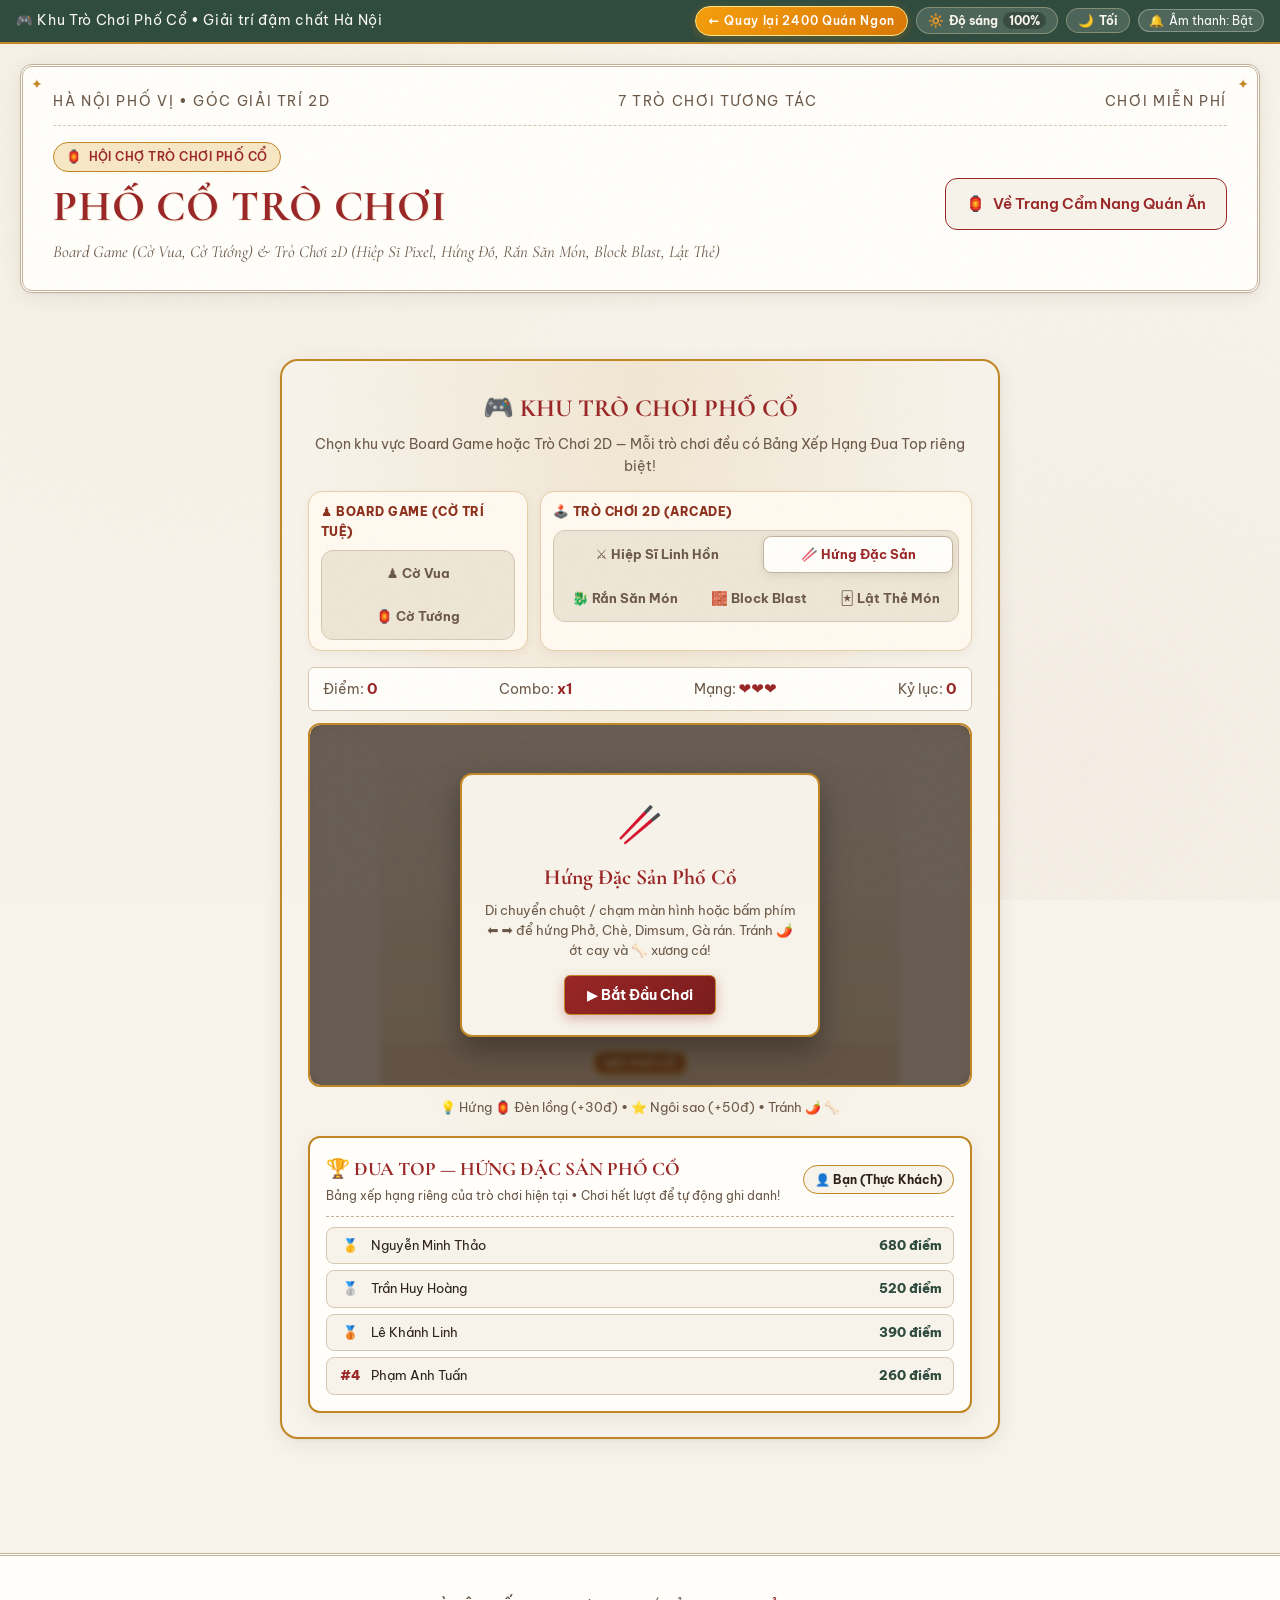
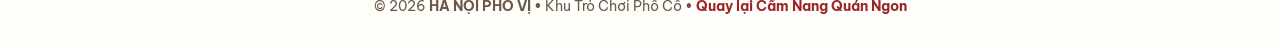
==== commit 67a91e25: "Add files via upload" ====
--- a/vi-ha-thanh/games.html
+++ b/vi-ha-thanh/games.html
@@ -8,6 +8,21 @@
   <link rel="preconnect" href="https://fonts.googleapis.com" />
   <link rel="preconnect" href="https://fonts.gstatic.com" crossorigin />
   <link href="https://fonts.googleapis.com/css2?family=Be+Vietnam+Pro:ital,wght@0,400;0,500;0,600;0,700;1,400;1,600&family=Cormorant+Garamond:ital,wght@0,600;0,700;1,600;1,700&family=Playfair+Display:ital,wght@0,700;0,900;1,700&display=swap" rel="stylesheet" />
+  <script>
+    (function () {
+      try {
+        var t = localStorage.getItem('hanoi_phovi_theme_v1') === 'dark' ? 'dark' : 'light';
+        document.documentElement.dataset.theme = t;
+        document.documentElement.style.colorScheme = t;
+        var b = Number(localStorage.getItem('hanoi_phovi_brightness_v1'));
+        if (!isNaN(b) && b >= 60 && b <= 120) {
+          document.documentElement.dataset.brightness = String(Math.round(b));
+        } else {
+          document.documentElement.dataset.brightness = '100';
+        }
+      } catch (e) {}
+    })();
+  </script>
   <link rel="stylesheet" href="styles.css" />
 </head>
 <body>
@@ -19,8 +34,30 @@
       </div>
       <div class="top-bar-controls">
         <a href="index.html" class="auth-top-btn auth-top-register" style="text-decoration:none;">
-          <span>←</span> <span>Quay lại 744 Quán Ngon</span>
+          <span>←</span> <span>Quay lại 2400 Quán Ngon</span>
         </a>
+        <div id="brightnessControlWrap" class="brightness-control-wrap">
+          <button type="button" id="btnBrightnessControl" class="brightness-toggle-btn" aria-expanded="false" aria-controls="brightnessPopover" title="Chỉnh độ sáng màn hình">
+            <span>🔆</span> <span class="brightness-btn-text">Độ sáng</span> <span id="brightnessBtnBadge" class="brightness-badge">100%</span>
+          </button>
+          <div id="brightnessPopover" class="brightness-popover" role="dialog" aria-label="Điều chỉnh độ sáng màn hình" hidden>
+            <div class="brightness-pop-head">
+              <span>🔆 Độ sáng màn hình</span>
+              <strong id="brightnessValLabel">100%</strong>
+            </div>
+            <input type="range" id="brightnessSlider" class="brightness-slider" min="60" max="120" step="1" value="100" aria-label="Thanh kéo độ sáng" />
+            <div class="brightness-presets">
+              <button type="button" class="brightness-preset-btn" data-brightness-preset="75">75% Dịu</button>
+              <button type="button" class="brightness-preset-btn" data-brightness-preset="90">90% Nhẹ</button>
+              <button type="button" class="brightness-preset-btn active" data-brightness-preset="100">100%</button>
+              <button type="button" class="brightness-preset-btn" data-brightness-preset="115">115% Sáng</button>
+            </div>
+            <button type="button" id="btnResetBrightness" class="brightness-reset-btn">↺ Khôi phục mặc định (100%)</button>
+          </div>
+        </div>
+        <button type="button" id="themeToggleBtn" class="theme-toggle-btn" aria-pressed="false" title="Chuyển giao diện Sáng / Tối">
+          <span>🌙</span> <span>Tối</span>
+        </button>
         <button id="soundToggleBtn" class="sound-toggle-btn" title="Bật/Tắt hiệu ứng âm thanh">
           <span>🔔</span> <span>Âm thanh: Bật</span>
         </button>
@@ -491,6 +528,7 @@
     </div>
   </footer>
 
+  <script src="theme.js"></script>
   <script src="soulknight_hub.js"></script>
   <script src="games.js"></script>
   <script src="boardgames.js"></script>
--- a/vi-ha-thanh/styles.css
+++ b/vi-ha-thanh/styles.css
@@ -5782,6 +5782,7 @@
 .bill-stepper input {
   width: 100%;
   border: none;
+  background: transparent;
   text-align: center;
   font-weight: 700;
   padding: 6px 2px;
@@ -8101,3 +8102,1050 @@
   font-size: 0.82rem;
   color: #94a3b8;
 }
+
+/* ==========================================================================
+   VỊ HÀ THÀNH - MẸO SÀNH ĂN CARD & TIỆN ÍCH GIAO DIỆN SÁNG/TỐI + ĐỘ SÁNG
+   ========================================================================== */
+
+.card-desc-tips {
+  font-size: 0.8rem;
+  color: #7A4B16;
+  background: rgba(194, 135, 37, 0.12);
+  padding: 6px 10px;
+  border-radius: 4px;
+}
+
+.screen-brightness-overlay {
+  position: fixed;
+  inset: 0;
+  pointer-events: none;
+  z-index: 2147483000;
+  transition: background-color 0.18s ease, opacity 0.18s ease;
+}
+
+.theme-toggle-btn,
+.brightness-toggle-btn {
+  display: inline-flex;
+  align-items: center;
+  gap: 5px;
+  padding: 4px 11px;
+  border-radius: 999px;
+  font-size: 0.78rem;
+  font-weight: 700;
+  background: rgba(255, 255, 255, 0.14);
+  color: #FBF6EC;
+  border: 1px solid rgba(255, 232, 180, 0.32);
+  cursor: pointer;
+  white-space: nowrap;
+}
+
+.theme-toggle-btn:hover,
+.brightness-toggle-btn:hover,
+.brightness-toggle-btn.active {
+  background: rgba(255, 255, 255, 0.25);
+  border-color: rgba(255, 232, 180, 0.65);
+}
+
+.brightness-badge {
+  background: rgba(0, 0, 0, 0.26);
+  padding: 1px 6px;
+  border-radius: 999px;
+  font-size: 0.72rem;
+}
+
+.brightness-control-wrap {
+  position: relative;
+  display: inline-flex;
+  align-items: center;
+}
+
+.brightness-popover {
+  position: absolute;
+  top: calc(100% + 8px);
+  right: 0;
+  width: 248px;
+  background: var(--bg-card);
+  color: var(--text-main);
+  border: 1.5px solid var(--border-ornate);
+  border-radius: 14px;
+  padding: 13px 14px;
+  box-shadow: 0 14px 36px rgba(24, 15, 8, 0.28);
+  z-index: 12000;
+}
+
+.brightness-popover[hidden] {
+  display: none !important;
+}
+
+.brightness-pop-head {
+  display: flex;
+  justify-content: space-between;
+  align-items: center;
+  font-size: 0.82rem;
+  margin-bottom: 10px;
+}
+
+.brightness-slider {
+  width: 100%;
+  accent-color: var(--color-lacquer);
+  cursor: pointer;
+  margin-bottom: 10px;
+}
+
+.brightness-presets {
+  display: grid;
+  grid-template-columns: repeat(4, 1fr);
+  gap: 5px;
+  margin-bottom: 8px;
+}
+
+.brightness-preset-btn {
+  padding: 5px 4px;
+  border-radius: 7px;
+  border: 1px solid var(--border-vintage);
+  background: var(--bg-parchment);
+  color: var(--text-main);
+  font-size: 0.72rem;
+  font-weight: 700;
+}
+
+.brightness-preset-btn.active {
+  background: var(--color-lacquer);
+  color: #FFFDF8;
+  border-color: var(--color-lacquer);
+}
+
+.brightness-reset-btn {
+  width: 100%;
+  padding: 6px 8px;
+  border-radius: 8px;
+  border: 1px dashed var(--border-ornate);
+  background: transparent;
+  color: var(--text-muted);
+  font-size: 0.76rem;
+  font-weight: 600;
+}
+
+.brightness-reset-btn:hover {
+  color: var(--color-lacquer);
+  border-color: var(--color-lacquer);
+}
+
+/* ==========================================================================
+   AUTH STANDARDIZATION: GMAIL VALIDATION, CHECKLIST, OTP & QUICK SWITCHER
+   ========================================================================== */
+
+.auth-field-hint {
+  margin-top: 5px;
+  font-size: 0.75rem;
+  color: var(--text-muted);
+  min-height: 16px;
+  line-height: 1.35;
+}
+
+.auth-field-hint.is-ok {
+  color: #15803D;
+  font-weight: 600;
+}
+
+.auth-field-hint.is-err {
+  color: #DC2626;
+  font-weight: 600;
+}
+
+.auth-pass-checklist {
+  display: grid;
+  grid-template-columns: 1fr;
+  gap: 4px;
+  padding: 9px 12px;
+  border-radius: 10px;
+  background: var(--bg-parchment);
+  border: 1px solid var(--border-vintage);
+  margin: 8px 0 10px;
+  font-size: 0.77rem;
+}
+
+.pass-rule {
+  color: #B45309;
+  font-weight: 600;
+  transition: color 0.18s ease;
+}
+
+.pass-rule.pass {
+  color: #15803D;
+}
+
+.auth-otp-box {
+  background: var(--bg-parchment);
+  border: 1.5px solid var(--border-vintage);
+  border-radius: 12px;
+  padding: 11px 12px;
+  margin-bottom: 12px;
+}
+
+.auth-otp-head {
+  display: flex;
+  align-items: center;
+  justify-content: space-between;
+  gap: 8px;
+  flex-wrap: wrap;
+  font-size: 0.8rem;
+  font-weight: 700;
+  color: var(--text-main);
+}
+
+.auth-otp-send-btn,
+.auth-otp-verify-btn,
+.sim-inbox-fill-btn {
+  padding: 6px 11px;
+  border-radius: 8px;
+  background: var(--color-lacquer);
+  color: #FFFDF8;
+  font-size: 0.76rem;
+  font-weight: 700;
+}
+
+.auth-otp-send-btn:hover,
+.auth-otp-verify-btn:hover,
+.sim-inbox-fill-btn:hover {
+  background: var(--color-lacquer-dark);
+}
+
+.auth-otp-input-wrap {
+  margin-top: 9px;
+}
+
+.auth-otp-row {
+  display: flex;
+  gap: 8px;
+}
+
+.auth-otp-row input {
+  flex: 1;
+  padding: 8px 11px;
+  border-radius: 8px;
+  border: 1.5px solid var(--border-ornate);
+  background: var(--bg-card);
+  color: var(--text-main);
+  font-size: 0.88rem;
+  font-weight: 700;
+  letter-spacing: 0.16em;
+}
+
+.auth-sim-inbox {
+  margin-top: 9px;
+  padding: 9px 11px;
+  border-radius: 10px;
+  border: 1px dashed var(--color-gold);
+  background: rgba(194, 135, 37, 0.1);
+  font-size: 0.78rem;
+}
+
+.sim-inbox-head {
+  display: flex;
+  justify-content: space-between;
+  flex-wrap: wrap;
+  gap: 6px;
+  margin-bottom: 5px;
+  color: var(--text-main);
+}
+
+.sim-inbox-body {
+  display: flex;
+  align-items: center;
+  flex-wrap: wrap;
+  gap: 8px;
+}
+
+.sim-inbox-code {
+  font-size: 1rem;
+  letter-spacing: 0.14em;
+  padding: 2px 8px;
+  border-radius: 6px;
+  background: var(--bg-card);
+  border: 1px solid var(--color-gold);
+  color: var(--color-lacquer);
+}
+
+.auth-demo-switcher {
+  display: flex;
+  flex-direction: column;
+  gap: 8px;
+}
+
+.auth-demo-mini-grid {
+  display: grid;
+  grid-template-columns: 1fr 1fr;
+  gap: 7px;
+}
+
+.auth-demo-mini-btn {
+  padding: 8px 10px;
+  border-radius: 9px;
+  border: 1px solid var(--border-vintage);
+  background: var(--bg-parchment);
+  color: var(--text-main);
+  font-size: 0.74rem;
+  font-weight: 600;
+  text-align: left;
+  overflow: hidden;
+  text-overflow: ellipsis;
+  white-space: nowrap;
+}
+
+.auth-demo-mini-btn:hover {
+  border-color: var(--color-gold);
+  background: var(--color-gold-light);
+}
+
+.profile-quick-switch {
+  background: var(--bg-parchment);
+  border: 1px solid var(--border-vintage);
+  border-radius: 12px;
+  padding: 10px 12px;
+  margin: 12px 0;
+}
+
+.quick-switch-label {
+  font-size: 0.78rem;
+  font-weight: 700;
+  color: var(--text-muted);
+  margin-bottom: 7px;
+}
+
+.quick-switch-list {
+  display: flex;
+  flex-wrap: wrap;
+  gap: 6px;
+}
+
+.quick-switch-btn {
+  display: inline-flex;
+  align-items: center;
+  gap: 5px;
+  padding: 5px 10px;
+  border-radius: 999px;
+  border: 1px solid var(--border-vintage);
+  background: var(--bg-card);
+  color: var(--text-main);
+  font-size: 0.75rem;
+  font-weight: 600;
+}
+
+.quick-switch-btn.active {
+  background: var(--color-lacquer);
+  color: #FFFDF8;
+  border-color: var(--color-lacquer);
+}
+
+.profile-change-pass-form {
+  margin-top: 14px;
+  padding: 14px;
+  border-radius: 12px;
+  background: var(--bg-parchment);
+  border: 1px solid var(--border-vintage);
+}
+
+.change-pass-title {
+  font-size: 0.86rem;
+  font-weight: 800;
+  margin-bottom: 10px;
+  color: var(--text-main);
+}
+
+/* ==========================================================================
+   REELS MULTI-USER LIKERS, SPOT SEARCH, BOOKMARK & HEART BURST
+   ========================================================================== */
+
+.reel-spot-search {
+  width: 100%;
+  padding: 9px 12px;
+  border-radius: 10px;
+  border: 1.5px solid var(--border-vintage);
+  background: var(--bg-parchment);
+  color: var(--text-main);
+  font-size: 0.84rem;
+}
+
+.reel-like-stack {
+  display: flex;
+  flex-direction: column;
+  align-items: center;
+  gap: 2px;
+}
+
+.reel-likers-count-btn {
+  color: #FFFFFF;
+  font-size: 0.74rem;
+  font-weight: 700;
+  padding: 2px 8px;
+  border-radius: 999px;
+  background: rgba(15, 23, 42, 0.55);
+  border: 1px solid rgba(255, 255, 255, 0.2);
+}
+
+.reel-likers-count-btn:hover {
+  background: rgba(239, 68, 68, 0.45);
+}
+
+.reel-meta-links {
+  display: flex;
+  flex-wrap: wrap;
+  align-items: center;
+  gap: 6px;
+  margin-top: 6px;
+}
+
+.reel-likers-summary-btn {
+  font-size: 0.75rem;
+  color: #FDE68A;
+  background: rgba(0, 0, 0, 0.45);
+  border: 1px solid rgba(253, 230, 138, 0.35);
+  padding: 4px 10px;
+  border-radius: 999px;
+  font-weight: 600;
+}
+
+.reel-likers-summary-btn:hover {
+  background: rgba(239, 68, 68, 0.35);
+  color: #FFFFFF;
+}
+
+.reel-act-btn.saved .reel-act-icon {
+  transform: scale(1.12);
+}
+
+.reel-act-btn.saved .reel-act-count {
+  color: #FBBF24;
+}
+
+.reel-del-btn:hover {
+  color: #FCA5A5;
+}
+
+.reel-likers-drawer {
+  position: absolute;
+  inset: auto 0 0 0;
+  max-height: 68%;
+  background: var(--bg-card);
+  color: var(--text-main);
+  border-top: 2px solid var(--color-gold);
+  border-radius: 18px 18px 0 0;
+  display: flex;
+  flex-direction: column;
+  z-index: 30;
+  box-shadow: 0 -10px 30px rgba(0, 0, 0, 0.4);
+}
+
+.reel-likers-drawer[hidden] {
+  display: none !important;
+}
+
+.reel-likers-list {
+  flex: 1;
+  overflow-y: auto;
+  padding: 12px 14px;
+  display: flex;
+  flex-direction: column;
+  gap: 9px;
+}
+
+.reel-liker-row {
+  display: flex;
+  align-items: center;
+  gap: 10px;
+  padding: 8px 10px;
+  border-radius: 10px;
+  background: var(--bg-parchment);
+  border: 1px solid var(--border-vintage);
+}
+
+.reel-liker-av {
+  width: 34px;
+  height: 34px;
+  border-radius: 50%;
+  background: var(--color-lacquer);
+  color: #FFF;
+  display: flex;
+  align-items: center;
+  justify-content: center;
+  font-weight: 800;
+  font-size: 0.86rem;
+  overflow: hidden;
+  flex-shrink: 0;
+}
+
+.reel-liker-av img {
+  width: 100%;
+  height: 100%;
+  object-fit: cover;
+}
+
+.reel-liker-meta {
+  flex: 1;
+  min-width: 0;
+  display: flex;
+  flex-direction: column;
+}
+
+.reel-liker-meta strong {
+  font-size: 0.84rem;
+}
+
+.reel-liker-meta span {
+  font-size: 0.74rem;
+  color: var(--text-muted);
+  white-space: nowrap;
+  overflow: hidden;
+  text-overflow: ellipsis;
+}
+
+.reel-liker-note {
+  font-size: 0.78rem;
+  color: var(--text-muted);
+  text-align: center;
+  padding: 8px;
+  border-top: 1px dashed var(--border-vintage);
+}
+
+.reel-comment-head {
+  display: flex;
+  justify-content: space-between;
+  align-items: center;
+  gap: 8px;
+  margin-bottom: 3px;
+}
+
+.reel-cmt-like-btn {
+  font-size: 0.75rem;
+  padding: 2px 8px;
+  border-radius: 999px;
+  border: 1px solid var(--border-vintage);
+  background: var(--bg-card);
+  color: var(--text-main);
+}
+
+.reel-cmt-like-btn.liked {
+  border-color: #EF4444;
+  color: #DC2626;
+  background: rgba(239, 68, 68, 0.12);
+}
+
+@keyframes reelHeartPop {
+  0% { transform: translate(-50%, -50%) scale(0.35); opacity: 0; }
+  25% { transform: translate(-50%, -60%) scale(1.3); opacity: 1; }
+  75% { transform: translate(-50%, -95%) scale(1.05); opacity: 0.95; }
+  100% { transform: translate(-50%, -125%) scale(1.18); opacity: 0; }
+}
+
+.reel-heart-burst {
+  position: absolute;
+  font-size: 3.4rem;
+  pointer-events: none;
+  z-index: 25;
+  animation: reelHeartPop 0.8s ease-out forwards;
+  filter: drop-shadow(0 6px 16px rgba(0, 0, 0, 0.45));
+}
+
+.bill-live-grand {
+  color: #8c231e;
+}
+
+.bill-live-each {
+  color: #047857;
+}
+
+/* ==========================================================================
+   INDOCHINE NIGHT — DARK MODE SYSTEM (html[data-theme="dark"])
+   ========================================================================== */
+
+html[data-theme="dark"] {
+  --bg-parchment: #12100E;
+  --bg-parchment-deep: #1B1713;
+  --bg-card: #1F1A15;
+  --bg-card-hover: #27211B;
+  --border-vintage: #42362B;
+  --border-ornate: #5A493A;
+  --text-main: #F3EAD8;
+  --text-muted: #C2B39C;
+  --text-light: #9E8F79;
+
+  --color-lacquer: #D64B45;
+  --color-lacquer-dark: #B6332E;
+  --color-gold: #E0A949;
+  --color-gold-light: rgba(224, 169, 73, 0.16);
+  --color-moss: #5B8E76;
+  --color-moss-light: rgba(91, 142, 118, 0.16);
+  --color-indigo: #5B84A6;
+
+  --shadow-vintage: 0 6px 24px rgba(0, 0, 0, 0.5), 0 1px 4px rgba(0, 0, 0, 0.35);
+  --shadow-card: 0 8px 22px rgba(0, 0, 0, 0.42);
+  --shadow-hover: 0 14px 32px rgba(0, 0, 0, 0.6);
+}
+
+html[data-theme="dark"] body {
+  background-color: var(--bg-parchment);
+  color: var(--text-main);
+  background-image:
+    radial-gradient(circle at 15% 15%, rgba(224, 169, 73, 0.05) 0%, transparent 45%),
+    radial-gradient(circle at 85% 85%, rgba(214, 75, 69, 0.05) 0%, transparent 45%);
+}
+
+html[data-theme="dark"] .top-notice-bar {
+  background: linear-gradient(90deg, #1E1310, #2D1815, #1E1310);
+  border-bottom-color: rgba(224, 169, 73, 0.35);
+}
+
+html[data-theme="dark"] .lucky-banner {
+  background: linear-gradient(90deg, #1E1914, #261F18, #1E1914);
+  border-color: var(--border-ornate);
+}
+
+html[data-theme="dark"] .masthead-frame,
+html[data-theme="dark"] .filter-cabinet,
+html[data-theme="dark"] .restaurant-card,
+html[data-theme="dark"] .pagination-container,
+html[data-theme="dark"] .empty-state,
+html[data-theme="dark"] .modal-container,
+html[data-theme="dark"] .detail-modal-container,
+html[data-theme="dark"] .claw-modal-container,
+html[data-theme="dark"] .auth-modal-container,
+html[data-theme="dark"] .comm-modal-container,
+html[data-theme="dark"] .fp-modal-container,
+html[data-theme="dark"] .bill-modal-box,
+html[data-theme="dark"] .ob-modal-box,
+html[data-theme="dark"] .ai-chat-panel,
+html[data-theme="dark"] .vintage-footer,
+html[data-theme="dark"] .brightness-popover {
+  background: var(--bg-card);
+  color: var(--text-main);
+  border-color: var(--border-ornate);
+}
+
+html[data-theme="dark"] .modal-close-btn {
+  background: rgba(31, 26, 21, 0.92);
+  color: var(--text-main);
+  border-color: var(--border-ornate);
+}
+
+html[data-theme="dark"] .modal-close-btn:hover {
+  background: var(--color-lacquer);
+  color: #FFFDF8;
+}
+
+html[data-theme="dark"] .toast-notice {
+  background: #27211B;
+  color: #FBF6EC;
+  border-color: var(--color-gold);
+}
+
+html[data-theme="dark"] .search-input,
+html[data-theme="dark"] .search-input:focus,
+html[data-theme="dark"] .custom-select,
+html[data-theme="dark"] .custom-select:focus,
+html[data-theme="dark"] .sort-select,
+html[data-theme="dark"] .page-size-select,
+html[data-theme="dark"] .page-jump-input,
+html[data-theme="dark"] .detail-meta-grid,
+html[data-theme="dark"] .detail-address-box,
+html[data-theme="dark"] .auth-tabs,
+html[data-theme="dark"] .auth-input-wrap,
+html[data-theme="dark"] .auth-input-wrap input,
+html[data-theme="dark"] .auth-input-wrap select,
+html[data-theme="dark"] .profile-stat-box,
+html[data-theme="dark"] .profile-edit-form,
+html[data-theme="dark"] .profile-change-pass-form,
+html[data-theme="dark"] .profile-quick-switch,
+html[data-theme="dark"] .comm-sidebar,
+html[data-theme="dark"] .comm-main,
+html[data-theme="dark"] .comm-chat-header,
+html[data-theme="dark"] .comm-composer,
+html[data-theme="dark"] .comm-composer textarea,
+html[data-theme="dark"] .comm-search-wrap input,
+html[data-theme="dark"] .comm-add-friend-bar input,
+html[data-theme="dark"] .comm-bg-menu,
+html[data-theme="dark"] .comm-msg-bubble:not(.me),
+html[data-theme="dark"] .comm-spot-share,
+html[data-theme="dark"] .fp-info-list,
+html[data-theme="dark"] .bill-card,
+html[data-theme="dark"] .bill-field input,
+html[data-theme="dark"] .bill-add-form input,
+html[data-theme="dark"] .bill-add-form select,
+html[data-theme="dark"] .bill-stepper,
+html[data-theme="dark"] .bill-member-names input,
+html[data-theme="dark"] .bill-item-row,
+html[data-theme="dark"] .bill-live-summary,
+html[data-theme="dark"] .bill-receipt-paper,
+html[data-theme="dark"] .ob-card,
+html[data-theme="dark"] .ob-menu-item,
+html[data-theme="dark"] .ob-item-note,
+html[data-theme="dark"] .ob-field input,
+html[data-theme="dark"] .ob-field select,
+html[data-theme="dark"] .ob-driver-card,
+html[data-theme="dark"] .ob-guest-stepper,
+html[data-theme="dark"] .ob-ticket-card,
+html[data-theme="dark"] .ob-hub-card,
+html[data-theme="dark"] .ob-empty-hub,
+html[data-theme="dark"] .ob-track-step,
+html[data-theme="dark"] .ai-messages,
+html[data-theme="dark"] .ai-msg-ai .ai-bubble,
+html[data-theme="dark"] .ai-chips,
+html[data-theme="dark"] .ai-input-area,
+html[data-theme="dark"] .ai-textarea,
+html[data-theme="dark"] .ai-typing-dots,
+html[data-theme="dark"] .reel-upload-card,
+html[data-theme="dark"] .reel-comments-drawer,
+html[data-theme="dark"] .reel-comment-item,
+html[data-theme="dark"] .reel-comment-input-row,
+html[data-theme="dark"] .reel-comment-input-row input,
+html[data-theme="dark"] .reel-likers-drawer,
+html[data-theme="dark"] .reel-liker-row,
+html[data-theme="dark"] .reel-spot-search,
+html[data-theme="dark"] .reel-upload-grid select,
+html[data-theme="dark"] .reel-upload-form textarea {
+  background-color: var(--bg-parchment-deep);
+  color: var(--text-main);
+  border-color: var(--border-vintage);
+}
+
+html[data-theme="dark"] .bill-stepper input {
+  background: transparent;
+  color: var(--text-main);
+}
+
+html[data-theme="dark"] .profile-card,
+html[data-theme="dark"] .gacha-coin-tray,
+html[data-theme="dark"] .claw-stats-bar,
+html[data-theme="dark"] .winner-card {
+  background: linear-gradient(135deg, #221C16 0%, #1B1713 100%);
+  color: var(--text-main);
+  border-color: var(--border-ornate);
+}
+
+html[data-theme="dark"] .gacha-coin-tray,
+html[data-theme="dark"] .gacha-status {
+  color: #FCD38D;
+}
+
+html[data-theme="dark"] .pill-btn,
+html[data-theme="dark"] .district-tab-btn,
+html[data-theme="dark"] .page-btn,
+html[data-theme="dark"] .dish-chip,
+html[data-theme="dark"] .btn-card-details,
+html[data-theme="dark"] .btn-copy-address,
+html[data-theme="dark"] .btn-favorites,
+html[data-theme="dark"] .btn-back-to-top,
+html[data-theme="dark"] .hobby-chip,
+html[data-theme="dark"] .ai-chip,
+html[data-theme="dark"] .auth-demo-btn,
+html[data-theme="dark"] .auth-demo-mini-btn,
+html[data-theme="dark"] .auth-logout-btn,
+html[data-theme="dark"] .quick-switch-btn,
+html[data-theme="dark"] .comm-subtab,
+html[data-theme="dark"] .comm-action-pill,
+html[data-theme="dark"] .comm-tool-btn,
+html[data-theme="dark"] .comm-item.active,
+html[data-theme="dark"] .bill-stepper button,
+html[data-theme="dark"] .bill-qchip,
+html[data-theme="dark"] .bill-exp-btn:not(.primary):not(.accent),
+html[data-theme="dark"] .ob-voucher-chip,
+html[data-theme="dark"] .ob-slot-pill,
+html[data-theme="dark"] .ob-seat-pill,
+html[data-theme="dark"] .ob-preorder-chip,
+html[data-theme="dark"] .ob-hub-tab,
+html[data-theme="dark"] .ob-btn-secondary,
+html[data-theme="dark"] .ob-qty-stepper,
+html[data-theme="dark"] .ob-qty-btn:not(.plus),
+html[data-theme="dark"] .ob-guest-stepper button,
+html[data-theme="dark"] .brightness-preset-btn,
+html[data-theme="dark"] .reel-dropzone,
+html[data-theme="dark"] .reel-cmt-like-btn {
+  background-color: #262019;
+  background-image: none;
+  color: var(--text-main);
+  border-color: var(--border-vintage);
+}
+
+html[data-theme="dark"] .pill-btn.active,
+html[data-theme="dark"] .district-tab-btn.active,
+html[data-theme="dark"] .page-btn.active,
+html[data-theme="dark"] .hobby-chip.active,
+html[data-theme="dark"] .quick-switch-btn.active,
+html[data-theme="dark"] .comm-subtab.active,
+html[data-theme="dark"] .ob-hub-tab.active,
+html[data-theme="dark"] .ob-slot-pill.active,
+html[data-theme="dark"] .brightness-preset-btn.active {
+  background-color: var(--color-lacquer);
+  color: #FFFDF8;
+  border-color: var(--color-lacquer);
+}
+
+html[data-theme="dark"] .comm-item:hover {
+  background-color: rgba(255, 245, 224, 0.08);
+}
+
+html[data-theme="dark"] .comm-action-pill.joined,
+html[data-theme="dark"] .ob-seat-pill.active {
+  background-color: var(--color-moss);
+  color: #FFFDF8;
+  border-color: var(--color-moss);
+}
+
+html[data-theme="dark"] .ob-track-step.done {
+  background-color: rgba(16, 185, 129, 0.16);
+  border-color: #34D399;
+}
+
+html[data-theme="dark"] .ob-track-step.current {
+  background-color: rgba(234, 88, 12, 0.2);
+  border-color: #FB923C;
+}
+
+html[data-theme="dark"] .card-title,
+html[data-theme="dark"] .site-title,
+html[data-theme="dark"] .profile-meta h3,
+html[data-theme="dark"] .comm-item-name,
+html[data-theme="dark"] .bill-sec-title,
+html[data-theme="dark"] .bill-item-main strong,
+html[data-theme="dark"] .bill-item-total,
+html[data-theme="dark"] .rcpt-title,
+html[data-theme="dark"] .rcpt-table th,
+html[data-theme="dark"] .ob-menu-name,
+html[data-theme="dark"] .ob-qty-val,
+html[data-theme="dark"] .ob-track-label,
+html[data-theme="dark"] .ob-field > span,
+html[data-theme="dark"] .bill-field,
+html[data-theme="dark"] .change-pass-title,
+html[data-theme="dark"] .fp-card h3 {
+  color: var(--text-main);
+}
+
+html[data-theme="dark"] .bill-modal-header h2,
+html[data-theme="dark"] .ob-deliv-header h2,
+html[data-theme="dark"] .ob-reserve-header h2,
+html[data-theme="dark"] .ob-hub-header h2,
+html[data-theme="dark"] .ob-sec-title,
+html[data-theme="dark"] .ob-sum-total,
+html[data-theme="dark"] .ob-hub-code,
+html[data-theme="dark"] .rcpt-brand,
+html[data-theme="dark"] .rcpt-sum-row.grand,
+html[data-theme="dark"] .bill-item-idx,
+html[data-theme="dark"] .bill-live-grand {
+  color: #F4C46D;
+}
+
+html[data-theme="dark"] .bill-live-each,
+html[data-theme="dark"] .ob-sum-row.discount strong {
+  color: #4ADE80;
+}
+
+html[data-theme="dark"] .bill-modal-header p,
+html[data-theme="dark"] .bill-item-sub,
+html[data-theme="dark"] .bill-quick-chips,
+html[data-theme="dark"] .bill-members-details,
+html[data-theme="dark"] .rcpt-meta,
+html[data-theme="dark"] .ob-deliv-meta,
+html[data-theme="dark"] .ob-sum-row,
+html[data-theme="dark"] .ob-track-sub,
+html[data-theme="dark"] .ob-driver-info,
+html[data-theme="dark"] .ob-reserve-header p,
+html[data-theme="dark"] .ob-hub-header p,
+html[data-theme="dark"] .ob-hub-items,
+html[data-theme="dark"] .ob-hub-meta {
+  color: var(--text-muted);
+}
+
+html[data-theme="dark"] .rcpt-split-box {
+  background: rgba(16, 185, 129, 0.14);
+  border-color: rgba(52, 211, 153, 0.45);
+}
+
+html[data-theme="dark"] .rcpt-split-title,
+html[data-theme="dark"] .rcpt-split-row {
+  color: #A7F3D0;
+}
+
+html[data-theme="dark"] .ob-hub-code {
+  background: rgba(224, 169, 73, 0.16);
+}
+
+html[data-theme="dark"] .ob-deliv-brand-pill,
+html[data-theme="dark"] .ob-menu-tag,
+html[data-theme="dark"] .ob-track-badge,
+html[data-theme="dark"] .ob-hub-status.active {
+  background: rgba(234, 88, 12, 0.22);
+  color: #FDBA74;
+  border-color: rgba(251, 146, 60, 0.45);
+}
+
+html[data-theme="dark"] .ob-reserve-badge,
+html[data-theme="dark"] .ob-hub-status.done {
+  background: rgba(16, 185, 129, 0.2);
+  color: #6EE7B7;
+  border-color: rgba(52, 211, 153, 0.45);
+}
+
+html[data-theme="dark"] .ob-btn-danger,
+html[data-theme="dark"] .ob-hub-status.cancel,
+html[data-theme="dark"] .comm-voice-bar {
+  background: rgba(220, 38, 38, 0.18);
+  color: #FCA5A5;
+  border-color: rgba(248, 113, 113, 0.45);
+}
+
+html[data-theme="dark"] .auth-alert.error {
+  background: rgba(220, 38, 38, 0.18);
+  border-color: rgba(248, 113, 113, 0.55);
+  color: #FCA5A5;
+}
+
+html[data-theme="dark"] .auth-alert.success {
+  background: rgba(16, 185, 129, 0.18);
+  border-color: rgba(52, 211, 153, 0.55);
+  color: #6EE7B7;
+}
+
+html[data-theme="dark"] .profile-rank-badge {
+  background: rgba(224, 169, 73, 0.2);
+  color: #FCD38D;
+  border-color: rgba(224, 169, 73, 0.5);
+}
+
+html[data-theme="dark"] .profile-fb-pill,
+html[data-theme="dark"] .bill-item-split-tag {
+  background: rgba(59, 130, 246, 0.2);
+  color: #93C5FD;
+  border-color: rgba(96, 165, 250, 0.45);
+}
+
+html[data-theme="dark"] .bill-item-split-tag.solo {
+  background: rgba(245, 158, 11, 0.22);
+  color: #FCD38D;
+}
+
+html[data-theme="dark"] .fp-info-list a {
+  color: #93C5FD;
+}
+
+html[data-theme="dark"] .site-title {
+  color: #F4C46D;
+  text-shadow: 0 2px 10px rgba(0, 0, 0, 0.5);
+}
+
+html[data-theme="dark"] .card-desc-tips,
+html[data-theme="dark"] .detail-tips-box {
+  color: #FCD38D;
+  background: rgba(224, 169, 73, 0.16);
+  border: 1px solid rgba(224, 169, 73, 0.3);
+}
+
+html[data-theme="dark"] .badge-tag {
+  background: rgba(224, 169, 73, 0.15);
+  color: #FCD38D;
+  border-color: rgba(224, 169, 73, 0.35);
+}
+
+html[data-theme="dark"] .auth-field-hint.is-ok,
+html[data-theme="dark"] .pass-rule.pass {
+  color: #4ADE80;
+}
+
+html[data-theme="dark"] .auth-field-hint.is-err,
+html[data-theme="dark"] .pass-rule {
+  color: #FBBF24;
+}
+
+html[data-theme="dark"] .sim-inbox-code {
+  color: #FCD38D;
+  background: #2A221A;
+}
+
+/* Dark mode support cho Khu Trò Chơi (games.html) */
+html[data-theme="dark"] .games-section-container,
+html[data-theme="dark"] .games-cat-box,
+html[data-theme="dark"] .game-panel,
+html[data-theme="dark"] .game-hud,
+html[data-theme="dark"] .game-leaderboard-box,
+html[data-theme="dark"] .game-overlay-box,
+html[data-theme="dark"] .board-controls-bar,
+html[data-theme="dark"] .sk-active-buffs {
+  background: var(--bg-card);
+  color: var(--text-main);
+  border-color: var(--border-vintage);
+}
+
+html[data-theme="dark"] .game-canvas-wrap {
+  background: #171411;
+  border-color: var(--color-gold);
+}
+
+html[data-theme="dark"] .games-modal-header h2,
+html[data-theme="dark"] .games-cat-title,
+html[data-theme="dark"] .game-overlay-box h3,
+html[data-theme="dark"] .board-ctrl-label,
+html[data-theme="dark"] .board-control-group label,
+html[data-theme="dark"] .bb-tray-label,
+html[data-theme="dark"] .mem-label {
+  color: var(--text-main);
+}
+
+html[data-theme="dark"] .games-tab,
+html[data-theme="dark"] .game-tip-row,
+html[data-theme="dark"] .board-select,
+html[data-theme="dark"] .board-control-group select,
+html[data-theme="dark"] .board-mini-btn:not(.board-mini-primary),
+html[data-theme="dark"] .dpad-btn,
+html[data-theme="dark"] .mem-back,
+html[data-theme="dark"] .sk-wpn-btn:not(.active),
+html[data-theme="dark"] .lb-row,
+html[data-theme="dark"] .lb-player-pill {
+  background: #262019;
+  color: var(--text-main);
+  border-color: var(--border-vintage);
+}
+
+html[data-theme="dark"] .lb-row.me {
+  background: linear-gradient(135deg, rgba(224, 169, 73, 0.22) 0%, rgba(214, 75, 69, 0.18) 100%);
+  border-color: var(--color-gold);
+}
+
+html[data-theme="dark"] .mem-card.matched .mem-back {
+  background: rgba(16, 185, 129, 0.22);
+  border-color: #34D399;
+}
+
+html[data-theme="dark"] .board-status-banner {
+  background: linear-gradient(135deg, #2B2118, #3A2A1A);
+  border-color: var(--color-gold);
+  color: #FCD38D;
+}
+
+html[data-theme="dark"] .board-status-banner.check {
+  background: linear-gradient(135deg, #3B1818, #541D1D);
+  border-color: #F87171;
+  color: #FECACA;
+}
+
+html[data-theme="dark"] .board-status-banner.win {
+  background: linear-gradient(135deg, #143324, #1C4B33);
+  border-color: #34D399;
+  color: #A7F3D0;
+}
+
+html[data-theme="dark"] .games-tab.active {
+  background: var(--color-lacquer);
+  color: #FFFDF8;
+  border-color: var(--color-lacquer);
+}
+
+@media (max-width: 640px) {
+  .brightness-btn-text {
+    display: none;
+  }
+  .auth-demo-mini-grid {
+    grid-template-columns: 1fr;
+  }
+  .brightness-popover {
+    right: -40px;
+  }
+}
